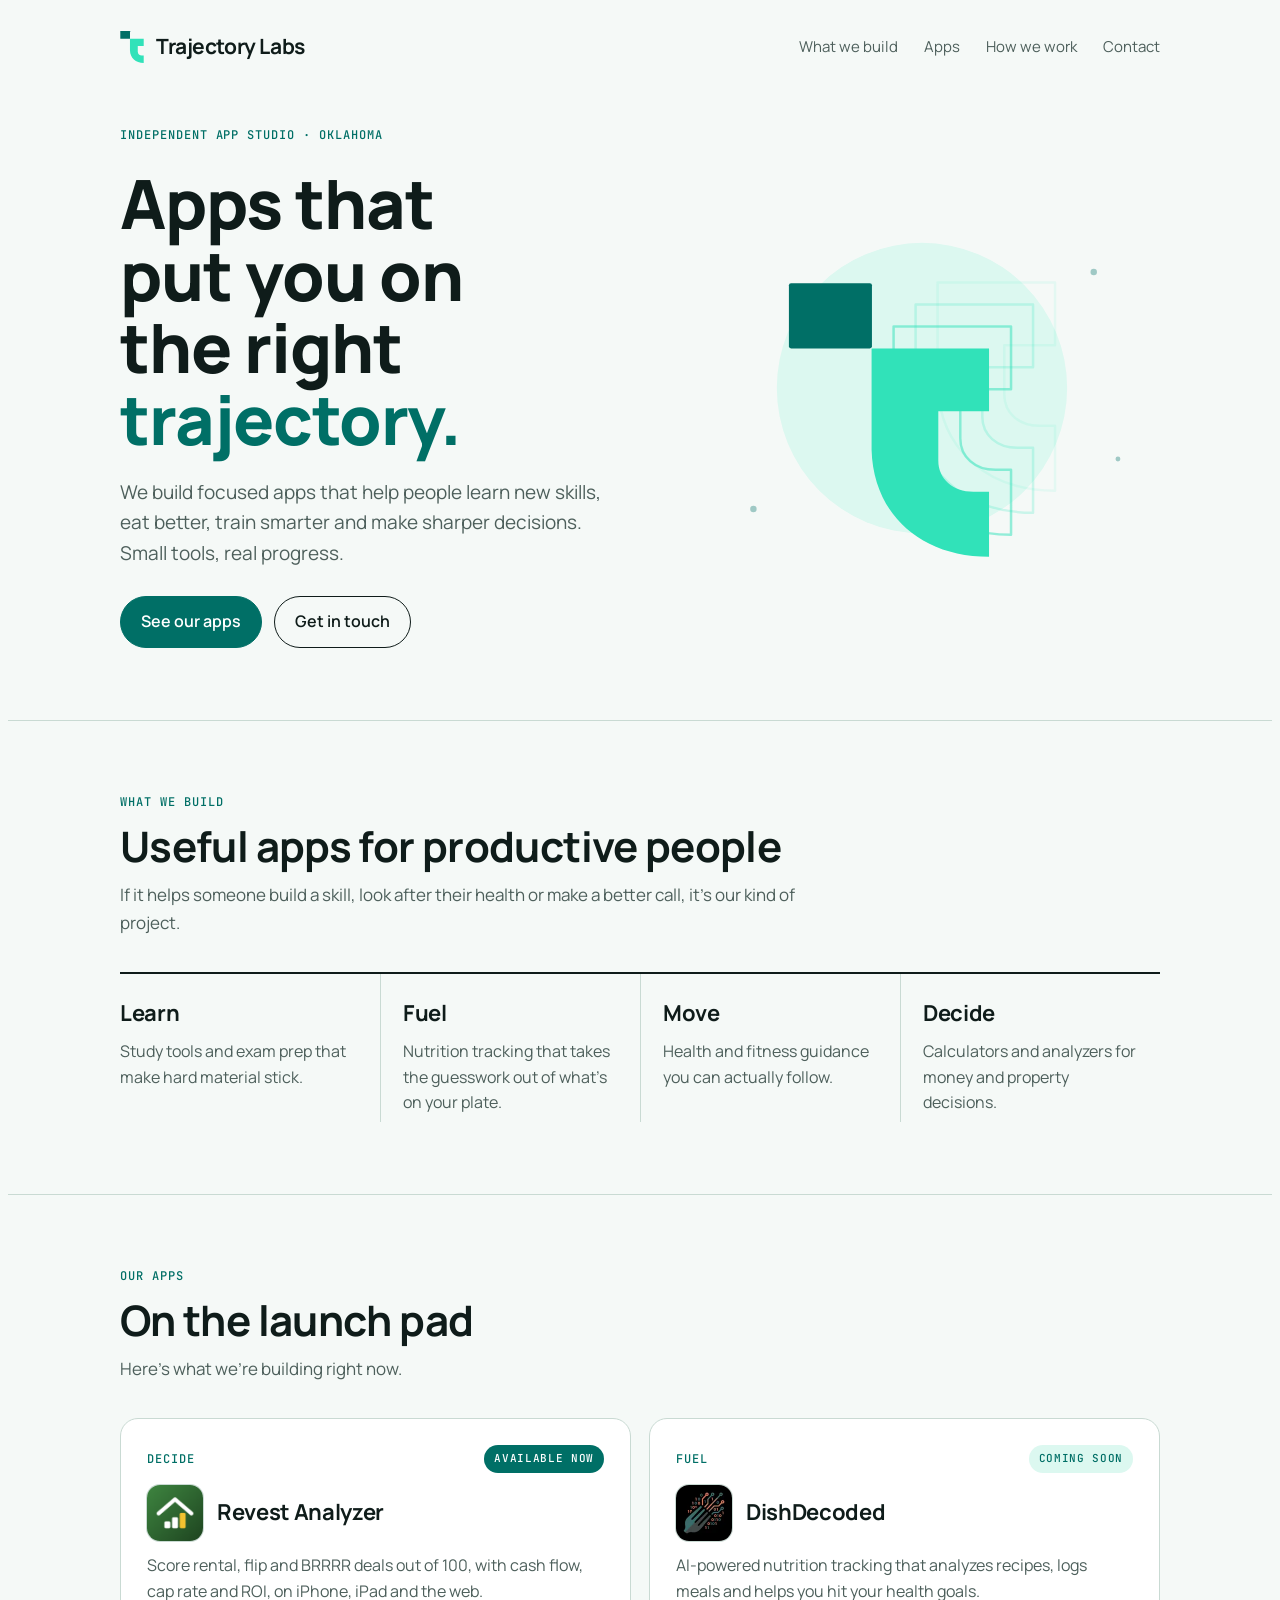
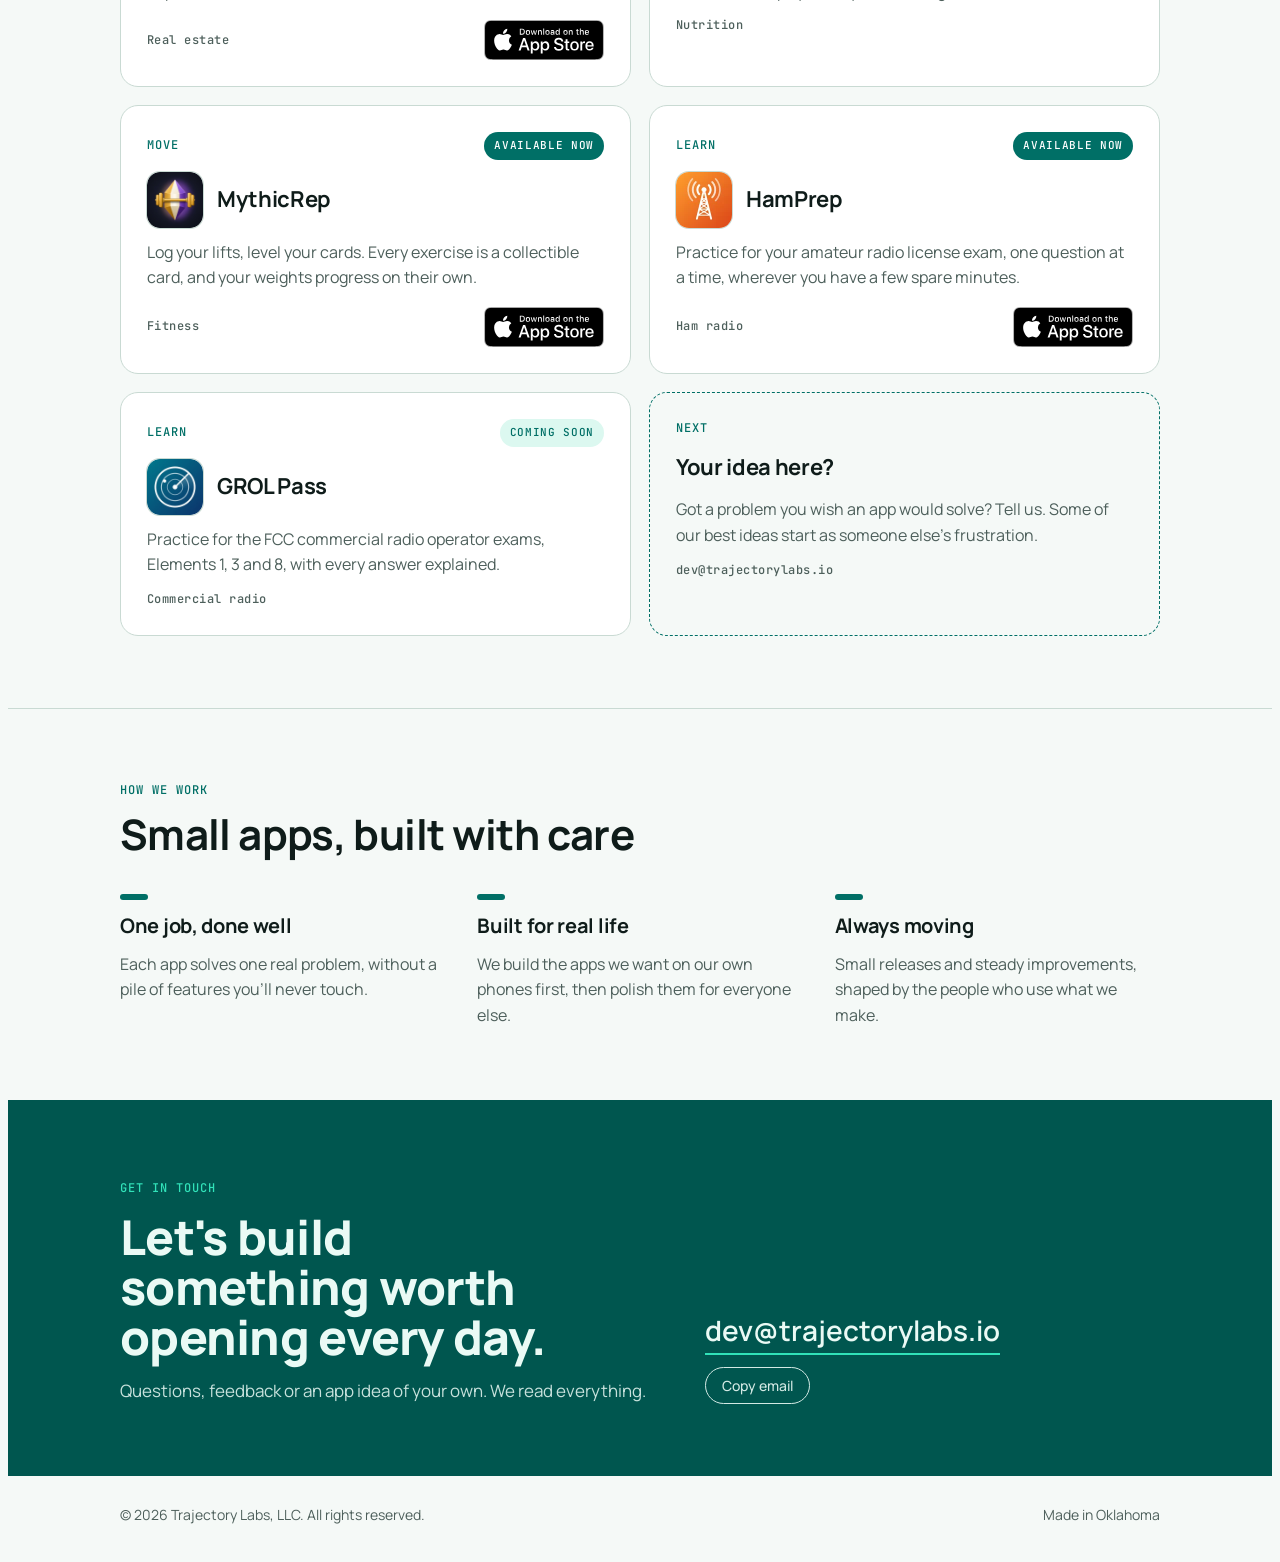
==== index.html @ 649d9ce0 "Preview: GROL page + Revest refresh Co-Authored-By: Claude Opus 5.5 <noreply@anthropic.com>" ====
<!doctype html>
<html lang="en">
<head>
<meta charset="utf-8">
<meta name="viewport" content="width=device-width, initial-scale=1, viewport-fit=cover">
<title>Trajectory Labs | Apps that put you on the right trajectory</title>
<meta name="description" content="Trajectory Labs is an independent app studio building focused apps that help people learn, eat better, train smarter and make sharper decisions.">
<link rel="preconnect" href="https://fonts.googleapis.com">
<link rel="preconnect" href="https://fonts.gstatic.com" crossorigin>
<link rel="stylesheet" href="https://fonts.googleapis.com/css2?family=Manrope:wght@400..800&family=JetBrains+Mono:wght@500&display=swap">
<style>
/* Layout: a launch-arc hero (the logo's square as launch pad, life areas as waypoints), then calm single-column sections on a 1080px measure. */
:root {
  --bg: #f5f9f7;
  --surface: #ffffff;
  --ink: #0f1c1a;
  --muted: #4d5f5b;
  --line: #c9dad3;
  --teal: #006f66;      /* logo square */
  --mint: #31e2b9;      /* logo body */
  --mint-soft: #dcf8f0;
  --band: #00564f;
  --band-ink: #eafaf5;
  --on-teal: #ffffff;
  --font-display: "Manrope", "Avenir Next", "Segoe UI", system-ui, sans-serif;
  --font-body: "Manrope", "Avenir Next", "Segoe UI", system-ui, sans-serif;
  --font-mono: "JetBrains Mono", ui-monospace, "SF Mono", Menlo, monospace;
  --measure: 1080px;
}
@media (prefers-color-scheme: dark) {
  :root:not([data-theme="light"]) {
    --bg: #0b1513; --surface: #111f1c; --ink: #e9f3f0; --muted: #9db3ad; --line: #1f3430;
    --teal: #3fb5a6; --mint: #31e2b9; --mint-soft: #123a32; --band: #0f2e2a; --band-ink: #e9f3f0; --on-teal: #0b1513;
    color-scheme: dark;
  }
}
:root[data-theme="dark"] {
  --bg: #0b1513; --surface: #111f1c; --ink: #e9f3f0; --muted: #9db3ad; --line: #1f3430;
  --teal: #3fb5a6; --mint: #31e2b9; --mint-soft: #123a32; --band: #0f2e2a; --band-ink: #e9f3f0; --on-teal: #0b1513;
  color-scheme: dark;
}

* { box-sizing: border-box; }
html { scroll-behavior: smooth; }
@media (prefers-reduced-motion: reduce) { html { scroll-behavior: auto; } }
body {
  background: var(--bg); color: var(--ink);
  font-family: var(--font-body); font-size: 17px; line-height: 1.6;
  -webkit-font-smoothing: antialiased;
}
.wrap {
  max-width: var(--measure); margin: 0 auto;
  padding-left: max(20px, env(safe-area-inset-left, 0px));
  padding-right: max(20px, env(safe-area-inset-right, 0px));
}
a { color: inherit; }
:focus-visible { outline: 2px solid var(--teal); outline-offset: 3px; border-radius: 4px; }
h1, h2, h3 { font-family: var(--font-display); text-wrap: balance; margin: 0; letter-spacing: -0.015em; }
p { margin: 0; }
.label {
  font-family: var(--font-mono); font-size: 12px; font-weight: 500;
  letter-spacing: 0.08em; text-transform: uppercase; color: var(--teal);
}

/* Nav */
.nav { padding-block: 22px; }
.nav .wrap { display: flex; align-items: center; justify-content: space-between; gap: 16px; }
.brand { display: flex; align-items: center; gap: 12px; text-decoration: none; }
.brand img, .brand .brand-mark { height: 32px; width: auto; flex: none; display: block; }
.brand span { font-family: var(--font-display); font-weight: 700; font-size: 21px; letter-spacing: -0.02em; }
.nav ul { display: flex; gap: 26px; list-style: none; margin: 0; padding: 0; font-size: 15px; }
.nav ul a { text-decoration: none; color: var(--muted); }
.nav ul a:hover { color: var(--ink); }
@media (max-width: 640px) { .nav .wrap { flex-wrap: wrap; } .nav ul { width: 100%; gap: 18px; font-size: 14px; overflow-x: auto; } }

/* Hero */
.hero { padding-block: 40px 72px; }
.hero .wrap { display: grid; grid-template-columns: 1.05fr 1fr; gap: 48px; align-items: center; }
.hero-copy { display: grid; gap: 22px; min-width: 0; }
.hero h1 { font-size: clamp(40px, 6.2vw, 68px); line-height: 1.06; font-weight: 800; }
.hero h1 em { font-style: normal; color: var(--teal); }
.lede { font-size: 19px; color: var(--muted); max-width: 34em; }
.ctas { display: flex; flex-wrap: wrap; gap: 12px; margin-top: 6px; }
.btn {
  display: inline-flex; align-items: center; gap: 8px; padding: 12px 20px; border-radius: 999px;
  font-weight: 600; font-size: 16px; text-decoration: none; border: 1.5px solid var(--ink);
  transition: transform .15s ease, background .15s ease;
}
.btn.primary { background: var(--teal); border-color: var(--teal); color: var(--on-teal); }
.btn:hover { transform: translateY(-1px); }
.arc { min-width: 0; max-width: 560px; }
.arc svg { width: 100%; height: auto; display: block; overflow: visible; }
.arc .path { fill: none; stroke: var(--teal); stroke-width: 5; stroke-linecap: round; }
.arc .ghost { fill: none; stroke: var(--muted); opacity: .35; stroke-width: 1.5; stroke-dasharray: 3 7; }
.arc .pad { fill: var(--teal); }
.arc .pt { fill: var(--surface); stroke: var(--teal); stroke-width: 3; }
.arc .end { fill: var(--mint); }
.arc .ring { fill: none; stroke: var(--mint); stroke-width: 2; opacity: .5; transform-origin: 560px 40px; animation: ping 2.8s ease-out infinite; }
@keyframes ping { 0% { transform: scale(.6); opacity: .7; } 100% { transform: scale(2.2); opacity: 0; } }
@media (prefers-reduced-motion: reduce) { .arc .ring { animation: none; } }
.arc text { font-family: var(--font-mono); font-size: 13px; fill: var(--muted); letter-spacing: 0.04em; }
.arc text.strong { fill: var(--ink); font-weight: 500; }
@media (max-width: 860px) {
  .hero .wrap { grid-template-columns: 1fr; gap: 36px; }
  .hero { padding-block: 24px 56px; }
}

/* Sections */
section.block { padding-block: 72px; border-top: 1px solid var(--line); }
.head { display: grid; gap: 12px; margin-bottom: 36px; max-width: 40em; }
.head h2 { font-size: clamp(32px, 4vw, 42px); line-height: 1.08; font-weight: 700; }
.head p { color: var(--muted); }

/* Areas */
.areas { display: grid; grid-template-columns: repeat(4, 1fr); gap: 0; border-top: 2px solid var(--ink); }
.area { padding: 22px 22px 6px 0; display: grid; gap: 8px; align-content: start; min-width: 0; }
.area + .area { padding-left: 22px; border-left: 1px solid var(--line); }
.area h3 { font-size: 22px; font-weight: 700; }
.area p { color: var(--muted); font-size: 16px; }
@media (max-width: 860px) {
  .areas { grid-template-columns: 1fr 1fr; }
  .area:nth-child(3) { padding-left: 0; border-left: 0; }
  .area:nth-child(n+3) { border-top: 1px solid var(--line); }
}
@media (max-width: 480px) {
  .areas { grid-template-columns: 1fr; }
  .area, .area + .area { padding-left: 0; border-left: 0; }
  .area + .area { border-top: 1px solid var(--line); }
}

/* Apps */
.apps { display: grid; grid-template-columns: repeat(2, 1fr); gap: 18px; }
.app {
  background: var(--surface); border: 1px solid var(--line); border-radius: 18px;
  padding: 26px; display: grid; gap: 12px; align-content: start; min-width: 0;
}
.app-top { display: flex; align-items: center; justify-content: space-between; gap: 12px; flex-wrap: wrap; }
.chip {
  font-family: var(--font-mono); font-size: 11px; font-weight: 500; letter-spacing: 0.06em; text-transform: uppercase;
  padding: 5px 10px; border-radius: 999px; background: var(--mint-soft); color: var(--teal);
}
.chip.dev { background: transparent; border: 1px solid var(--teal); }
.app h3 { font-size: 22px; font-weight: 700; }
.app p { color: var(--muted); font-size: 16px; }
.app .meta { font-family: var(--font-mono); font-weight: 500; font-size: 12px; text-decoration: none; color: var(--muted); letter-spacing: 0.04em; }
.app-head { display: flex; align-items: center; gap: 14px; min-width: 0; }
.app-icon { width: 56px; height: 56px; flex: none; border-radius: 13px; overflow: hidden; box-shadow: 0 0 0 1px var(--line); }
.app-icon img { width: 100%; height: 100%; display: block; object-fit: cover; }
.app-icon.ph { display: grid; place-items: center; background: var(--mint-soft); color: var(--teal); font: 800 19px var(--font-display); letter-spacing: -0.02em; }
.app.linked { position: relative; transition: border-color .15s ease, transform .15s ease; }
.app.linked:hover, .app.linked:focus-within { border-color: var(--teal); transform: translateY(-2px); }
.app-link { color: inherit; text-decoration: none; }
.app-link::after { content: ""; position: absolute; inset: 0; z-index: 1; border-radius: 18px; }
.app-link:focus-visible { outline: none; }
.app-link:focus-visible::after { outline: 2px solid var(--teal); outline-offset: 3px; }
.app .store { position: relative; z-index: 2; display: inline-block; line-height: 0; border-radius: 6px; }
.chip.live { background: var(--teal); color: var(--on-teal); }
.app-foot { display: flex; align-items: center; justify-content: space-between; gap: 12px; flex-wrap: wrap; margin-top: 4px; }
.badge img { height: 40px; width: auto; display: block; }
.app.next { background: transparent; border: 1.5px dashed var(--teal); }
@media (max-width: 720px) { .apps { grid-template-columns: 1fr; } }

/* Principles */
.principles { display: grid; grid-template-columns: repeat(3, 1fr); gap: 32px; }
.principle { display: grid; gap: 10px; align-content: start; min-width: 0; }
.principle h3 { font-size: 20px; font-weight: 700; }
.principle p { color: var(--muted); font-size: 16px; }
.principle .tick { width: 28px; height: 6px; border-radius: 3px; background: var(--teal); }
@media (max-width: 760px) { .principles { grid-template-columns: 1fr; gap: 26px; } }

/* Contact band */
.band { background: var(--band); color: var(--band-ink); }
.band .wrap { padding-block: 72px; display: grid; grid-template-columns: 1.2fr 1fr; gap: 40px; align-items: end; }
.band h2 { font-size: clamp(32px, 4.4vw, 48px); line-height: 1.05; font-weight: 800; margin-top: 12px; }
.band p { opacity: .85; margin-top: 14px; max-width: 32em; }
.band .label { color: var(--mint); }
.mail { display: grid; gap: 12px; justify-items: start; min-width: 0; }
.mail .addr {
  font-family: var(--font-display); font-size: clamp(22px, 2.6vw, 28px); font-weight: 600;
  color: var(--band-ink); text-decoration: none; border-bottom: 2px solid var(--mint); overflow-wrap: anywhere;
}
.copy {
  font: 500 14px var(--font-body); color: var(--band-ink); background: transparent; cursor: pointer;
  border: 1.5px solid currentColor; border-radius: 999px; padding: 8px 16px; opacity: .9;
}
.copy:hover { opacity: 1; }
@media (max-width: 760px) { .band .wrap { grid-template-columns: 1fr; align-items: start; } }

footer { padding-block: 28px; }
footer .wrap { display: flex; flex-wrap: wrap; justify-content: space-between; gap: 12px; font-size: 14px; color: var(--muted); }
@media (max-width: 860px) { .arc text { font-size: 18px; } .area { padding: 20px 0 22px; } }
@media (max-width: 640px) { section.block, .band .wrap { padding-block: 56px; } .head { margin-bottom: 28px; } }
</style>
<link rel="icon" type="image/svg+xml" href="favicon.svg">
<link rel="apple-touch-icon" href="apple-touch-icon.png">
<style>
/* Option B: the logo itself, enlarged, with the launch sweep echoed twice ahead of it. Abstract brand mark, no labels. */
.opt-b { min-width: 0; max-width: 560px; width: 100%; }
.opt-b svg { width: 100%; height: auto; display: block; overflow: visible; }
.opt-b-halo { fill: var(--mint-soft); }
.opt-b-pad { fill: var(--teal); }
.opt-b-sweep { fill: var(--mint); }
.opt-b-echo { fill: none; stroke: var(--mint); stroke-width: 7; stroke-linejoin: round; }
.opt-b-echo.e1 { opacity: .5; }
.opt-b-echo.e2 { opacity: .22; }
.opt-b-echo.e3 { opacity: .09; }
.opt-b-dot { fill: var(--teal); opacity: .35; }
@media (prefers-reduced-motion: no-preference) {
  .opt-b-echo { animation: opt-b-breathe 7s ease-in-out infinite alternate; }
  .opt-b-echo.e2 { animation-delay: -2.4s; }
  .opt-b-echo.e3 { animation-delay: -4.8s; }
}
@keyframes opt-b-breathe { from { translate: 0 0; } to { translate: 10px -10px; } }
@media (max-width: 860px) { .opt-b { max-width: 420px; margin-inline: auto; } }
</style>
</head>
<body>

<header class="nav">
  <div class="wrap">
    <a class="brand" href="#top" aria-label="Trajectory Labs home">
      <svg class="brand-mark" viewBox="0 0 564 771" width="24" height="32" aria-hidden="true" focusable="false"><rect x="0" y="0" width="234" height="184" rx="6" fill="var(--teal)"/><path d="M233 184 H564 V361 H421 V500 C421 552 462 588 520 588 H564 V771 C370 771 238 650 233 470 Z" fill="var(--mint)"/></svg>
      <span>Trajectory Labs</span>
    </a>
    <ul>
      <li><a href="#build">What we build</a></li>
      <li><a href="#apps">Apps</a></li>
      <li><a href="#how">How we work</a></li>
      <li><a href="#contact">Contact</a></li>
    </ul>
  </div>
</header>

<main id="top">
  <section class="hero">
    <div class="wrap">
      <div class="hero-copy">
        <span class="label">Independent app studio · Oklahoma</span>
        <h1>Apps that put you on the right <em>trajectory.</em></h1>
        <p class="lede">We build focused apps that help people learn new skills, eat better, train smarter and make sharper decisions. Small tools, real progress.</p>
        <div class="ctas">
          <a class="btn primary" href="#apps">See our apps</a>
          <a class="btn" href="#contact">Get in touch</a>
        </div>
      </div>
      <div class="opt-b" aria-hidden="true">
  <svg viewBox="0 0 600 440">
    <circle class="opt-b-halo" cx="305" cy="222" r="180"/>
    <circle class="opt-b-dot" cx="96" cy="372" r="4"/>
    <circle class="opt-b-dot" cx="518" cy="78" r="4"/>
    <circle class="opt-b-dot" cx="548" cy="310" r="3"/>
    <g transform="translate(140 92) scale(.44)">
      <path class="opt-b-echo e3" transform="translate(186 -186)" d="M233 184 H564 V361 H421 V500 C421 552 462 588 520 588 H564 V771 C370 771 238 650 233 470 Z"/>
      <path class="opt-b-echo e2" transform="translate(124 -124)" d="M233 184 H564 V361 H421 V500 C421 552 462 588 520 588 H564 V771 C370 771 238 650 233 470 Z"/>
      <path class="opt-b-echo e1" transform="translate(62 -62)" d="M233 184 H564 V361 H421 V500 C421 552 462 588 520 588 H564 V771 C370 771 238 650 233 470 Z"/>
      <rect class="opt-b-pad" width="234" height="184" rx="6"/>
      <path class="opt-b-sweep" d="M233 184 H564 V361 H421 V500 C421 552 462 588 520 588 H564 V771 C370 771 238 650 233 470 Z"/>
    </g>
  </svg>
</div>
    </div>
  </section>

  <section class="block" id="build">
    <div class="wrap">
      <div class="head">
        <span class="label">What we build</span>
        <h2>Useful apps for productive people</h2>
        <p>If it helps someone build a skill, look after their health or make a better call, it's our kind of project.</p>
      </div>
      <div class="areas">
        <div class="area"><h3>Learn</h3><p>Study tools and exam prep that make hard material stick.</p></div>
        <div class="area"><h3>Fuel</h3><p>Nutrition tracking that takes the guesswork out of what's on your plate.</p></div>
        <div class="area"><h3>Move</h3><p>Health and fitness guidance you can actually follow.</p></div>
        <div class="area"><h3>Decide</h3><p>Calculators and analyzers for money and property decisions.</p></div>
      </div>
    </div>
  </section>

  <section class="block" id="apps">
    <div class="wrap">
      <div class="head">
        <span class="label">Our apps</span>
        <h2>On the launch pad</h2>
        <p>Here's what we're building right now.</p>
      </div>
      <div class="apps">
        <article class="app live linked">
          <div class="app-top"><span class="label">Decide</span><span class="chip live">Available now</span></div>
          <div class="app-head"><div class="app-icon"><img src="revest/icon.png" alt="" width="56" height="56" loading="lazy"></div><h3><a class="app-link" href="revest/">Revest Analyzer</a></h3></div>
          <p>Score rental, flip and BRRRR deals out of 100, with cash flow, cap rate and ROI, on iPhone, iPad and the web.</p>
          <div class="app-foot"><span class="meta">Real estate</span><a class="store" href="https://apps.apple.com/us/app/revest-analyzer/id6760630054" target="_blank" rel="noopener" aria-label="Revest Analyzer on the App Store"><svg class="badge" xmlns="http://www.w3.org/2000/svg" width="120" height="40" aria-hidden="true" focusable="false" viewBox="0 0 119.66407 40"><g><g><g><path d="M110.13477,0H9.53468c-.3667,0-.729,0-1.09473.002-.30615.002-.60986.00781-.91895.0127A13.21476,13.21476,0,0,0,5.5171.19141a6.66509,6.66509,0,0,0-1.90088.627A6.43779,6.43779,0,0,0,1.99757,1.99707,6.25844,6.25844,0,0,0,.81935,3.61816a6.60119,6.60119,0,0,0-.625,1.90332,12.993,12.993,0,0,0-.1792,2.002C.00587,7.83008.00489,8.1377,0,8.44434V31.5586c.00489.3105.00587.6113.01515.9219a12.99232,12.99232,0,0,0,.1792,2.0019,6.58756,6.58756,0,0,0,.625,1.9043A6.20778,6.20778,0,0,0,1.99757,38.001a6.27445,6.27445,0,0,0,1.61865,1.1787,6.70082,6.70082,0,0,0,1.90088.6308,13.45514,13.45514,0,0,0,2.0039.1768c.30909.0068.6128.0107.91895.0107C8.80567,40,9.168,40,9.53468,40H110.13477c.3594,0,.7246,0,1.084-.002.3047,0,.6172-.0039.9219-.0107a13.279,13.279,0,0,0,2-.1768,6.80432,6.80432,0,0,0,1.9082-.6308,6.27742,6.27742,0,0,0,1.6172-1.1787,6.39482,6.39482,0,0,0,1.1816-1.6143,6.60413,6.60413,0,0,0,.6191-1.9043,13.50643,13.50643,0,0,0,.1856-2.0019c.0039-.3106.0039-.6114.0039-.9219.0078-.3633.0078-.7246.0078-1.0938V9.53613c0-.36621,0-.72949-.0078-1.09179,0-.30664,0-.61426-.0039-.9209a13.5071,13.5071,0,0,0-.1856-2.002,6.6177,6.6177,0,0,0-.6191-1.90332,6.46619,6.46619,0,0,0-2.7988-2.7998,6.76754,6.76754,0,0,0-1.9082-.627,13.04394,13.04394,0,0,0-2-.17676c-.3047-.00488-.6172-.01074-.9219-.01269-.3594-.002-.7246-.002-1.084-.002Z" style="fill: #a6a6a6"/><path d="M8.44483,39.125c-.30468,0-.602-.0039-.90429-.0107a12.68714,12.68714,0,0,1-1.86914-.1631,5.88381,5.88381,0,0,1-1.65674-.5479,5.40573,5.40573,0,0,1-1.397-1.0166,5.32082,5.32082,0,0,1-1.02051-1.3965,5.72186,5.72186,0,0,1-.543-1.6572,12.41351,12.41351,0,0,1-.1665-1.875c-.00634-.2109-.01464-.9131-.01464-.9131V8.44434S.88185,7.75293.8877,7.5498a12.37039,12.37039,0,0,1,.16553-1.87207,5.7555,5.7555,0,0,1,.54346-1.6621A5.37349,5.37349,0,0,1,2.61183,2.61768,5.56543,5.56543,0,0,1,4.01417,1.59521a5.82309,5.82309,0,0,1,1.65332-.54394A12.58589,12.58589,0,0,1,7.543.88721L8.44532.875H111.21387l.9131.0127a12.38493,12.38493,0,0,1,1.8584.16259,5.93833,5.93833,0,0,1,1.6709.54785,5.59374,5.59374,0,0,1,2.415,2.41993,5.76267,5.76267,0,0,1,.5352,1.64892,12.995,12.995,0,0,1,.1738,1.88721c.0029.2832.0029.5874.0029.89014.0079.375.0079.73193.0079,1.09179V30.4648c0,.3633,0,.7178-.0079,1.0752,0,.3252,0,.6231-.0039.9297a12.73126,12.73126,0,0,1-.1709,1.8535,5.739,5.739,0,0,1-.54,1.67,5.48029,5.48029,0,0,1-1.0156,1.3857,5.4129,5.4129,0,0,1-1.3994,1.0225,5.86168,5.86168,0,0,1-1.668.5498,12.54218,12.54218,0,0,1-1.8692.1631c-.2929.0068-.5996.0107-.8974.0107l-1.084.002Z"/></g><g id="_Group_" data-name="&lt;Group&gt;"><g id="_Group_2" data-name="&lt;Group&gt;"><g id="_Group_3" data-name="&lt;Group&gt;"><path id="_Path_" data-name="&lt;Path&gt;" d="M24.76888,20.30068a4.94881,4.94881,0,0,1,2.35656-4.15206,5.06566,5.06566,0,0,0-3.99116-2.15768c-1.67924-.17626-3.30719,1.00483-4.1629,1.00483-.87227,0-2.18977-.98733-3.6085-.95814a5.31529,5.31529,0,0,0-4.47292,2.72787c-1.934,3.34842-.49141,8.26947,1.3612,10.97608.9269,1.32535,2.01018,2.8058,3.42763,2.7533,1.38706-.05753,1.9051-.88448,3.5794-.88448,1.65876,0,2.14479.88448,3.591.8511,1.48838-.02416,2.42613-1.33124,3.32051-2.66914a10.962,10.962,0,0,0,1.51842-3.09251A4.78205,4.78205,0,0,1,24.76888,20.30068Z" style="fill: #fff"/><path id="_Path_2" data-name="&lt;Path&gt;" d="M22.03725,12.21089a4.87248,4.87248,0,0,0,1.11452-3.49062,4.95746,4.95746,0,0,0-3.20758,1.65961,4.63634,4.63634,0,0,0-1.14371,3.36139A4.09905,4.09905,0,0,0,22.03725,12.21089Z" style="fill: #fff"/></g></g><g><path d="M42.30227,27.13965h-4.7334l-1.13672,3.35645H34.42727l4.4834-12.418h2.083l4.4834,12.418H43.438ZM38.0591,25.59082h3.752l-1.84961-5.44727h-.05176Z" style="fill: #fff"/><path d="M55.15969,25.96973c0,2.81348-1.50586,4.62109-3.77832,4.62109a3.0693,3.0693,0,0,1-2.84863-1.584h-.043v4.48438h-1.8584V21.44238H48.4302v1.50586h.03418a3.21162,3.21162,0,0,1,2.88281-1.60059C53.645,21.34766,55.15969,23.16406,55.15969,25.96973Zm-1.91016,0c0-1.833-.94727-3.03809-2.39258-3.03809-1.41992,0-2.375,1.23047-2.375,3.03809,0,1.82422.95508,3.0459,2.375,3.0459C52.30227,29.01563,53.24953,27.81934,53.24953,25.96973Z" style="fill: #fff"/><path d="M65.12453,25.96973c0,2.81348-1.50586,4.62109-3.77832,4.62109a3.0693,3.0693,0,0,1-2.84863-1.584h-.043v4.48438h-1.8584V21.44238H58.395v1.50586h.03418A3.21162,3.21162,0,0,1,61.312,21.34766C63.60988,21.34766,65.12453,23.16406,65.12453,25.96973Zm-1.91016,0c0-1.833-.94727-3.03809-2.39258-3.03809-1.41992,0-2.375,1.23047-2.375,3.03809,0,1.82422.95508,3.0459,2.375,3.0459C62.26711,29.01563,63.21438,27.81934,63.21438,25.96973Z" style="fill: #fff"/><path d="M71.71047,27.03613c.1377,1.23145,1.334,2.04,2.96875,2.04,1.56641,0,2.69336-.80859,2.69336-1.91895,0-.96387-.67969-1.541-2.28906-1.93652l-1.60937-.3877c-2.28027-.55078-3.33887-1.61719-3.33887-3.34766,0-2.14258,1.86719-3.61426,4.51855-3.61426,2.624,0,4.42285,1.47168,4.4834,3.61426h-1.876c-.1123-1.23926-1.13672-1.9873-2.63379-1.9873s-2.52148.75684-2.52148,1.8584c0,.87793.6543,1.39453,2.25488,1.79l1.36816.33594c2.54785.60254,3.60645,1.626,3.60645,3.44238,0,2.32324-1.85059,3.77832-4.79395,3.77832-2.75391,0-4.61328-1.4209-4.7334-3.667Z" style="fill: #fff"/><path d="M83.34621,19.2998v2.14258h1.72168v1.47168H83.34621v4.99121c0,.77539.34473,1.13672,1.10156,1.13672a5.80752,5.80752,0,0,0,.61133-.043v1.46289a5.10351,5.10351,0,0,1-1.03223.08594c-1.833,0-2.54785-.68848-2.54785-2.44434V22.91406H80.16262V21.44238H81.479V19.2998Z" style="fill: #fff"/><path d="M86.065,25.96973c0-2.84863,1.67773-4.63867,4.29395-4.63867,2.625,0,4.29492,1.79,4.29492,4.63867,0,2.85645-1.66113,4.63867-4.29492,4.63867C87.72609,30.6084,86.065,28.82617,86.065,25.96973Zm6.69531,0c0-1.9541-.89551-3.10742-2.40137-3.10742s-2.40039,1.16211-2.40039,3.10742c0,1.96191.89453,3.10645,2.40039,3.10645S92.76027,27.93164,92.76027,25.96973Z" style="fill: #fff"/><path d="M96.18606,21.44238h1.77246v1.541h.043a2.1594,2.1594,0,0,1,2.17773-1.63574,2.86616,2.86616,0,0,1,.63672.06934v1.73828a2.59794,2.59794,0,0,0-.835-.1123,1.87264,1.87264,0,0,0-1.93652,2.083v5.37012h-1.8584Z" style="fill: #fff"/><path d="M109.3843,27.83691c-.25,1.64355-1.85059,2.77148-3.89844,2.77148-2.63379,0-4.26855-1.76465-4.26855-4.5957,0-2.83984,1.64355-4.68164,4.19043-4.68164,2.50488,0,4.08008,1.7207,4.08008,4.46582v.63672h-6.39453v.1123a2.358,2.358,0,0,0,2.43555,2.56445,2.04834,2.04834,0,0,0,2.09082-1.27344Zm-6.28223-2.70215h4.52637a2.1773,2.1773,0,0,0-2.2207-2.29785A2.292,2.292,0,0,0,103.10207,25.13477Z" style="fill: #fff"/></g></g></g><g id="_Group_4" data-name="&lt;Group&gt;"><g><path d="M37.82619,8.731a2.63964,2.63964,0,0,1,2.80762,2.96484c0,1.90625-1.03027,3.002-2.80762,3.002H35.67092V8.731Zm-1.22852,5.123h1.125a1.87588,1.87588,0,0,0,1.96777-2.146,1.881,1.881,0,0,0-1.96777-2.13379h-1.125Z" style="fill: #fff"/><path d="M41.68068,12.44434a2.13323,2.13323,0,1,1,4.24707,0,2.13358,2.13358,0,1,1-4.24707,0Zm3.333,0c0-.97607-.43848-1.54687-1.208-1.54687-.77246,0-1.207.5708-1.207,1.54688,0,.98389.43457,1.55029,1.207,1.55029C44.57522,13.99463,45.01369,13.42432,45.01369,12.44434Z" style="fill: #fff"/><path d="M51.57326,14.69775h-.92187l-.93066-3.31641h-.07031l-.92676,3.31641h-.91309l-1.24121-4.50293h.90137l.80664,3.436h.06641l.92578-3.436h.85254l.92578,3.436h.07031l.80273-3.436h.88867Z" style="fill: #fff"/><path d="M53.85354,10.19482H54.709v.71533h.06641a1.348,1.348,0,0,1,1.34375-.80225,1.46456,1.46456,0,0,1,1.55859,1.6748v2.915h-.88867V12.00586c0-.72363-.31445-1.0835-.97168-1.0835a1.03294,1.03294,0,0,0-1.0752,1.14111v2.63428h-.88867Z" style="fill: #fff"/><path d="M59.09377,8.437h.88867v6.26074h-.88867Z" style="fill: #fff"/><path d="M61.21779,12.44434a2.13346,2.13346,0,1,1,4.24756,0,2.1338,2.1338,0,1,1-4.24756,0Zm3.333,0c0-.97607-.43848-1.54687-1.208-1.54687-.77246,0-1.207.5708-1.207,1.54688,0,.98389.43457,1.55029,1.207,1.55029C64.11232,13.99463,64.5508,13.42432,64.5508,12.44434Z" style="fill: #fff"/><path d="M66.4009,13.42432c0-.81055.60352-1.27783,1.6748-1.34424l1.21973-.07031v-.38867c0-.47559-.31445-.74414-.92187-.74414-.49609,0-.83984.18213-.93848.50049h-.86035c.09082-.77344.81836-1.26953,1.83984-1.26953,1.12891,0,1.76563.562,1.76563,1.51318v3.07666h-.85547v-.63281h-.07031a1.515,1.515,0,0,1-1.35254.707A1.36026,1.36026,0,0,1,66.4009,13.42432Zm2.89453-.38477v-.37646l-1.09961.07031c-.62012.0415-.90137.25244-.90137.64941,0,.40527.35156.64111.835.64111A1.0615,1.0615,0,0,0,69.29543,13.03955Z" style="fill: #fff"/><path d="M71.34816,12.44434c0-1.42285.73145-2.32422,1.86914-2.32422a1.484,1.484,0,0,1,1.38086.79h.06641V8.437h.88867v6.26074h-.85156v-.71143h-.07031a1.56284,1.56284,0,0,1-1.41406.78564C72.0718,14.772,71.34816,13.87061,71.34816,12.44434Zm.918,0c0,.95508.4502,1.52979,1.20313,1.52979.749,0,1.21191-.583,1.21191-1.52588,0-.93848-.46777-1.52979-1.21191-1.52979C72.72121,10.91846,72.26613,11.49707,72.26613,12.44434Z" style="fill: #fff"/><path d="M79.23,12.44434a2.13323,2.13323,0,1,1,4.24707,0,2.13358,2.13358,0,1,1-4.24707,0Zm3.333,0c0-.97607-.43848-1.54687-1.208-1.54687-.77246,0-1.207.5708-1.207,1.54688,0,.98389.43457,1.55029,1.207,1.55029C82.12453,13.99463,82.563,13.42432,82.563,12.44434Z" style="fill: #fff"/><path d="M84.66945,10.19482h.85547v.71533h.06641a1.348,1.348,0,0,1,1.34375-.80225,1.46456,1.46456,0,0,1,1.55859,1.6748v2.915H87.605V12.00586c0-.72363-.31445-1.0835-.97168-1.0835a1.03294,1.03294,0,0,0-1.0752,1.14111v2.63428h-.88867Z" style="fill: #fff"/><path d="M93.51516,9.07373v1.1416h.97559v.74854h-.97559V13.2793c0,.47168.19434.67822.63672.67822a2.96657,2.96657,0,0,0,.33887-.02051v.74023a2.9155,2.9155,0,0,1-.4834.04541c-.98828,0-1.38184-.34766-1.38184-1.21582v-2.543h-.71484v-.74854h.71484V9.07373Z" style="fill: #fff"/><path d="M95.70461,8.437h.88086v2.48145h.07031a1.3856,1.3856,0,0,1,1.373-.80664,1.48339,1.48339,0,0,1,1.55078,1.67871v2.90723H98.69v-2.688c0-.71924-.335-1.0835-.96289-1.0835a1.05194,1.05194,0,0,0-1.13379,1.1416v2.62988h-.88867Z" style="fill: #fff"/><path d="M104.76125,13.48193a1.828,1.828,0,0,1-1.95117,1.30273A2.04531,2.04531,0,0,1,100.73,12.46045a2.07685,2.07685,0,0,1,2.07617-2.35254c1.25293,0,2.00879.856,2.00879,2.27V12.688h-3.17969v.0498a1.1902,1.1902,0,0,0,1.19922,1.29,1.07934,1.07934,0,0,0,1.07129-.5459Zm-3.126-1.45117h2.27441a1.08647,1.08647,0,0,0-1.1084-1.1665A1.15162,1.15162,0,0,0,101.63527,12.03076Z" style="fill: #fff"/></g></g></g></svg></a></div>
        </article>
        <article class="app linked">
          <div class="app-top"><span class="label">Fuel</span><span class="chip">Coming soon</span></div>
          <div class="app-head"><div class="app-icon"><img src="[data-uri]" alt="" width="56" height="56" loading="lazy"></div><h3><a class="app-link" href="dishdecoded/">DishDecoded</a></h3></div>
          <p>AI-powered nutrition tracking that analyzes recipes, logs meals and helps you hit your health goals.</p>
          <span class="meta">Nutrition</span>
        </article>
        <article class="app live linked">
          <div class="app-top"><span class="label">Move</span><span class="chip live">Available now</span></div>
          <div class="app-head"><div class="app-icon"><img src="mythic-rep/assets/app-icon.webp" alt="" width="56" height="56" loading="lazy"></div><h3><a class="app-link" href="mythic-rep/">MythicRep</a></h3></div>
          <p>Log your lifts, level your cards. Every exercise is a collectible card, and your weights progress on their own.</p>
          <div class="app-foot"><span class="meta">Fitness</span><a class="store" href="https://apps.apple.com/us/app/mythicrep-workout-tracker/id6826918978" target="_blank" rel="noopener" aria-label="MythicRep on the App Store"><svg class="badge" xmlns="http://www.w3.org/2000/svg" width="120" height="40" aria-hidden="true" focusable="false" viewBox="0 0 119.66407 40"><g><g><g><path d="M110.13477,0H9.53468c-.3667,0-.729,0-1.09473.002-.30615.002-.60986.00781-.91895.0127A13.21476,13.21476,0,0,0,5.5171.19141a6.66509,6.66509,0,0,0-1.90088.627A6.43779,6.43779,0,0,0,1.99757,1.99707,6.25844,6.25844,0,0,0,.81935,3.61816a6.60119,6.60119,0,0,0-.625,1.90332,12.993,12.993,0,0,0-.1792,2.002C.00587,7.83008.00489,8.1377,0,8.44434V31.5586c.00489.3105.00587.6113.01515.9219a12.99232,12.99232,0,0,0,.1792,2.0019,6.58756,6.58756,0,0,0,.625,1.9043A6.20778,6.20778,0,0,0,1.99757,38.001a6.27445,6.27445,0,0,0,1.61865,1.1787,6.70082,6.70082,0,0,0,1.90088.6308,13.45514,13.45514,0,0,0,2.0039.1768c.30909.0068.6128.0107.91895.0107C8.80567,40,9.168,40,9.53468,40H110.13477c.3594,0,.7246,0,1.084-.002.3047,0,.6172-.0039.9219-.0107a13.279,13.279,0,0,0,2-.1768,6.80432,6.80432,0,0,0,1.9082-.6308,6.27742,6.27742,0,0,0,1.6172-1.1787,6.39482,6.39482,0,0,0,1.1816-1.6143,6.60413,6.60413,0,0,0,.6191-1.9043,13.50643,13.50643,0,0,0,.1856-2.0019c.0039-.3106.0039-.6114.0039-.9219.0078-.3633.0078-.7246.0078-1.0938V9.53613c0-.36621,0-.72949-.0078-1.09179,0-.30664,0-.61426-.0039-.9209a13.5071,13.5071,0,0,0-.1856-2.002,6.6177,6.6177,0,0,0-.6191-1.90332,6.46619,6.46619,0,0,0-2.7988-2.7998,6.76754,6.76754,0,0,0-1.9082-.627,13.04394,13.04394,0,0,0-2-.17676c-.3047-.00488-.6172-.01074-.9219-.01269-.3594-.002-.7246-.002-1.084-.002Z" style="fill: #a6a6a6"/><path d="M8.44483,39.125c-.30468,0-.602-.0039-.90429-.0107a12.68714,12.68714,0,0,1-1.86914-.1631,5.88381,5.88381,0,0,1-1.65674-.5479,5.40573,5.40573,0,0,1-1.397-1.0166,5.32082,5.32082,0,0,1-1.02051-1.3965,5.72186,5.72186,0,0,1-.543-1.6572,12.41351,12.41351,0,0,1-.1665-1.875c-.00634-.2109-.01464-.9131-.01464-.9131V8.44434S.88185,7.75293.8877,7.5498a12.37039,12.37039,0,0,1,.16553-1.87207,5.7555,5.7555,0,0,1,.54346-1.6621A5.37349,5.37349,0,0,1,2.61183,2.61768,5.56543,5.56543,0,0,1,4.01417,1.59521a5.82309,5.82309,0,0,1,1.65332-.54394A12.58589,12.58589,0,0,1,7.543.88721L8.44532.875H111.21387l.9131.0127a12.38493,12.38493,0,0,1,1.8584.16259,5.93833,5.93833,0,0,1,1.6709.54785,5.59374,5.59374,0,0,1,2.415,2.41993,5.76267,5.76267,0,0,1,.5352,1.64892,12.995,12.995,0,0,1,.1738,1.88721c.0029.2832.0029.5874.0029.89014.0079.375.0079.73193.0079,1.09179V30.4648c0,.3633,0,.7178-.0079,1.0752,0,.3252,0,.6231-.0039.9297a12.73126,12.73126,0,0,1-.1709,1.8535,5.739,5.739,0,0,1-.54,1.67,5.48029,5.48029,0,0,1-1.0156,1.3857,5.4129,5.4129,0,0,1-1.3994,1.0225,5.86168,5.86168,0,0,1-1.668.5498,12.54218,12.54218,0,0,1-1.8692.1631c-.2929.0068-.5996.0107-.8974.0107l-1.084.002Z"/></g><g id="_Group_" data-name="&lt;Group&gt;"><g id="_Group_2" data-name="&lt;Group&gt;"><g id="_Group_3" data-name="&lt;Group&gt;"><path id="_Path_" data-name="&lt;Path&gt;" d="M24.76888,20.30068a4.94881,4.94881,0,0,1,2.35656-4.15206,5.06566,5.06566,0,0,0-3.99116-2.15768c-1.67924-.17626-3.30719,1.00483-4.1629,1.00483-.87227,0-2.18977-.98733-3.6085-.95814a5.31529,5.31529,0,0,0-4.47292,2.72787c-1.934,3.34842-.49141,8.26947,1.3612,10.97608.9269,1.32535,2.01018,2.8058,3.42763,2.7533,1.38706-.05753,1.9051-.88448,3.5794-.88448,1.65876,0,2.14479.88448,3.591.8511,1.48838-.02416,2.42613-1.33124,3.32051-2.66914a10.962,10.962,0,0,0,1.51842-3.09251A4.78205,4.78205,0,0,1,24.76888,20.30068Z" style="fill: #fff"/><path id="_Path_2" data-name="&lt;Path&gt;" d="M22.03725,12.21089a4.87248,4.87248,0,0,0,1.11452-3.49062,4.95746,4.95746,0,0,0-3.20758,1.65961,4.63634,4.63634,0,0,0-1.14371,3.36139A4.09905,4.09905,0,0,0,22.03725,12.21089Z" style="fill: #fff"/></g></g><g><path d="M42.30227,27.13965h-4.7334l-1.13672,3.35645H34.42727l4.4834-12.418h2.083l4.4834,12.418H43.438ZM38.0591,25.59082h3.752l-1.84961-5.44727h-.05176Z" style="fill: #fff"/><path d="M55.15969,25.96973c0,2.81348-1.50586,4.62109-3.77832,4.62109a3.0693,3.0693,0,0,1-2.84863-1.584h-.043v4.48438h-1.8584V21.44238H48.4302v1.50586h.03418a3.21162,3.21162,0,0,1,2.88281-1.60059C53.645,21.34766,55.15969,23.16406,55.15969,25.96973Zm-1.91016,0c0-1.833-.94727-3.03809-2.39258-3.03809-1.41992,0-2.375,1.23047-2.375,3.03809,0,1.82422.95508,3.0459,2.375,3.0459C52.30227,29.01563,53.24953,27.81934,53.24953,25.96973Z" style="fill: #fff"/><path d="M65.12453,25.96973c0,2.81348-1.50586,4.62109-3.77832,4.62109a3.0693,3.0693,0,0,1-2.84863-1.584h-.043v4.48438h-1.8584V21.44238H58.395v1.50586h.03418A3.21162,3.21162,0,0,1,61.312,21.34766C63.60988,21.34766,65.12453,23.16406,65.12453,25.96973Zm-1.91016,0c0-1.833-.94727-3.03809-2.39258-3.03809-1.41992,0-2.375,1.23047-2.375,3.03809,0,1.82422.95508,3.0459,2.375,3.0459C62.26711,29.01563,63.21438,27.81934,63.21438,25.96973Z" style="fill: #fff"/><path d="M71.71047,27.03613c.1377,1.23145,1.334,2.04,2.96875,2.04,1.56641,0,2.69336-.80859,2.69336-1.91895,0-.96387-.67969-1.541-2.28906-1.93652l-1.60937-.3877c-2.28027-.55078-3.33887-1.61719-3.33887-3.34766,0-2.14258,1.86719-3.61426,4.51855-3.61426,2.624,0,4.42285,1.47168,4.4834,3.61426h-1.876c-.1123-1.23926-1.13672-1.9873-2.63379-1.9873s-2.52148.75684-2.52148,1.8584c0,.87793.6543,1.39453,2.25488,1.79l1.36816.33594c2.54785.60254,3.60645,1.626,3.60645,3.44238,0,2.32324-1.85059,3.77832-4.79395,3.77832-2.75391,0-4.61328-1.4209-4.7334-3.667Z" style="fill: #fff"/><path d="M83.34621,19.2998v2.14258h1.72168v1.47168H83.34621v4.99121c0,.77539.34473,1.13672,1.10156,1.13672a5.80752,5.80752,0,0,0,.61133-.043v1.46289a5.10351,5.10351,0,0,1-1.03223.08594c-1.833,0-2.54785-.68848-2.54785-2.44434V22.91406H80.16262V21.44238H81.479V19.2998Z" style="fill: #fff"/><path d="M86.065,25.96973c0-2.84863,1.67773-4.63867,4.29395-4.63867,2.625,0,4.29492,1.79,4.29492,4.63867,0,2.85645-1.66113,4.63867-4.29492,4.63867C87.72609,30.6084,86.065,28.82617,86.065,25.96973Zm6.69531,0c0-1.9541-.89551-3.10742-2.40137-3.10742s-2.40039,1.16211-2.40039,3.10742c0,1.96191.89453,3.10645,2.40039,3.10645S92.76027,27.93164,92.76027,25.96973Z" style="fill: #fff"/><path d="M96.18606,21.44238h1.77246v1.541h.043a2.1594,2.1594,0,0,1,2.17773-1.63574,2.86616,2.86616,0,0,1,.63672.06934v1.73828a2.59794,2.59794,0,0,0-.835-.1123,1.87264,1.87264,0,0,0-1.93652,2.083v5.37012h-1.8584Z" style="fill: #fff"/><path d="M109.3843,27.83691c-.25,1.64355-1.85059,2.77148-3.89844,2.77148-2.63379,0-4.26855-1.76465-4.26855-4.5957,0-2.83984,1.64355-4.68164,4.19043-4.68164,2.50488,0,4.08008,1.7207,4.08008,4.46582v.63672h-6.39453v.1123a2.358,2.358,0,0,0,2.43555,2.56445,2.04834,2.04834,0,0,0,2.09082-1.27344Zm-6.28223-2.70215h4.52637a2.1773,2.1773,0,0,0-2.2207-2.29785A2.292,2.292,0,0,0,103.10207,25.13477Z" style="fill: #fff"/></g></g></g><g id="_Group_4" data-name="&lt;Group&gt;"><g><path d="M37.82619,8.731a2.63964,2.63964,0,0,1,2.80762,2.96484c0,1.90625-1.03027,3.002-2.80762,3.002H35.67092V8.731Zm-1.22852,5.123h1.125a1.87588,1.87588,0,0,0,1.96777-2.146,1.881,1.881,0,0,0-1.96777-2.13379h-1.125Z" style="fill: #fff"/><path d="M41.68068,12.44434a2.13323,2.13323,0,1,1,4.24707,0,2.13358,2.13358,0,1,1-4.24707,0Zm3.333,0c0-.97607-.43848-1.54687-1.208-1.54687-.77246,0-1.207.5708-1.207,1.54688,0,.98389.43457,1.55029,1.207,1.55029C44.57522,13.99463,45.01369,13.42432,45.01369,12.44434Z" style="fill: #fff"/><path d="M51.57326,14.69775h-.92187l-.93066-3.31641h-.07031l-.92676,3.31641h-.91309l-1.24121-4.50293h.90137l.80664,3.436h.06641l.92578-3.436h.85254l.92578,3.436h.07031l.80273-3.436h.88867Z" style="fill: #fff"/><path d="M53.85354,10.19482H54.709v.71533h.06641a1.348,1.348,0,0,1,1.34375-.80225,1.46456,1.46456,0,0,1,1.55859,1.6748v2.915h-.88867V12.00586c0-.72363-.31445-1.0835-.97168-1.0835a1.03294,1.03294,0,0,0-1.0752,1.14111v2.63428h-.88867Z" style="fill: #fff"/><path d="M59.09377,8.437h.88867v6.26074h-.88867Z" style="fill: #fff"/><path d="M61.21779,12.44434a2.13346,2.13346,0,1,1,4.24756,0,2.1338,2.1338,0,1,1-4.24756,0Zm3.333,0c0-.97607-.43848-1.54687-1.208-1.54687-.77246,0-1.207.5708-1.207,1.54688,0,.98389.43457,1.55029,1.207,1.55029C64.11232,13.99463,64.5508,13.42432,64.5508,12.44434Z" style="fill: #fff"/><path d="M66.4009,13.42432c0-.81055.60352-1.27783,1.6748-1.34424l1.21973-.07031v-.38867c0-.47559-.31445-.74414-.92187-.74414-.49609,0-.83984.18213-.93848.50049h-.86035c.09082-.77344.81836-1.26953,1.83984-1.26953,1.12891,0,1.76563.562,1.76563,1.51318v3.07666h-.85547v-.63281h-.07031a1.515,1.515,0,0,1-1.35254.707A1.36026,1.36026,0,0,1,66.4009,13.42432Zm2.89453-.38477v-.37646l-1.09961.07031c-.62012.0415-.90137.25244-.90137.64941,0,.40527.35156.64111.835.64111A1.0615,1.0615,0,0,0,69.29543,13.03955Z" style="fill: #fff"/><path d="M71.34816,12.44434c0-1.42285.73145-2.32422,1.86914-2.32422a1.484,1.484,0,0,1,1.38086.79h.06641V8.437h.88867v6.26074h-.85156v-.71143h-.07031a1.56284,1.56284,0,0,1-1.41406.78564C72.0718,14.772,71.34816,13.87061,71.34816,12.44434Zm.918,0c0,.95508.4502,1.52979,1.20313,1.52979.749,0,1.21191-.583,1.21191-1.52588,0-.93848-.46777-1.52979-1.21191-1.52979C72.72121,10.91846,72.26613,11.49707,72.26613,12.44434Z" style="fill: #fff"/><path d="M79.23,12.44434a2.13323,2.13323,0,1,1,4.24707,0,2.13358,2.13358,0,1,1-4.24707,0Zm3.333,0c0-.97607-.43848-1.54687-1.208-1.54687-.77246,0-1.207.5708-1.207,1.54688,0,.98389.43457,1.55029,1.207,1.55029C82.12453,13.99463,82.563,13.42432,82.563,12.44434Z" style="fill: #fff"/><path d="M84.66945,10.19482h.85547v.71533h.06641a1.348,1.348,0,0,1,1.34375-.80225,1.46456,1.46456,0,0,1,1.55859,1.6748v2.915H87.605V12.00586c0-.72363-.31445-1.0835-.97168-1.0835a1.03294,1.03294,0,0,0-1.0752,1.14111v2.63428h-.88867Z" style="fill: #fff"/><path d="M93.51516,9.07373v1.1416h.97559v.74854h-.97559V13.2793c0,.47168.19434.67822.63672.67822a2.96657,2.96657,0,0,0,.33887-.02051v.74023a2.9155,2.9155,0,0,1-.4834.04541c-.98828,0-1.38184-.34766-1.38184-1.21582v-2.543h-.71484v-.74854h.71484V9.07373Z" style="fill: #fff"/><path d="M95.70461,8.437h.88086v2.48145h.07031a1.3856,1.3856,0,0,1,1.373-.80664,1.48339,1.48339,0,0,1,1.55078,1.67871v2.90723H98.69v-2.688c0-.71924-.335-1.0835-.96289-1.0835a1.05194,1.05194,0,0,0-1.13379,1.1416v2.62988h-.88867Z" style="fill: #fff"/><path d="M104.76125,13.48193a1.828,1.828,0,0,1-1.95117,1.30273A2.04531,2.04531,0,0,1,100.73,12.46045a2.07685,2.07685,0,0,1,2.07617-2.35254c1.25293,0,2.00879.856,2.00879,2.27V12.688h-3.17969v.0498a1.1902,1.1902,0,0,0,1.19922,1.29,1.07934,1.07934,0,0,0,1.07129-.5459Zm-3.126-1.45117h2.27441a1.08647,1.08647,0,0,0-1.1084-1.1665A1.15162,1.15162,0,0,0,101.63527,12.03076Z" style="fill: #fff"/></g></g></g></svg></a></div>
        </article>
        <article class="app live linked">
          <div class="app-top"><span class="label">Learn</span><span class="chip live">Available now</span></div>
          <div class="app-head"><div class="app-icon"><img src="hamprep-icon.webp" alt="" width="56" height="56" loading="lazy"></div><h3><a class="app-link" href="hamprep/">HamPrep</a></h3></div>
          <p>Practice for your amateur radio license exam, one question at a time, wherever you have a few spare minutes.</p>
          <div class="app-foot"><span class="meta">Ham radio</span><a class="store" href="https://apps.apple.com/us/app/hamprep-ham-radio-exam-prep/id6830339051" target="_blank" rel="noopener" aria-label="HamPrep on the App Store"><svg class="badge" xmlns="http://www.w3.org/2000/svg" width="120" height="40" aria-hidden="true" focusable="false" viewBox="0 0 119.66407 40"><g><g><g><path d="M110.13477,0H9.53468c-.3667,0-.729,0-1.09473.002-.30615.002-.60986.00781-.91895.0127A13.21476,13.21476,0,0,0,5.5171.19141a6.66509,6.66509,0,0,0-1.90088.627A6.43779,6.43779,0,0,0,1.99757,1.99707,6.25844,6.25844,0,0,0,.81935,3.61816a6.60119,6.60119,0,0,0-.625,1.90332,12.993,12.993,0,0,0-.1792,2.002C.00587,7.83008.00489,8.1377,0,8.44434V31.5586c.00489.3105.00587.6113.01515.9219a12.99232,12.99232,0,0,0,.1792,2.0019,6.58756,6.58756,0,0,0,.625,1.9043A6.20778,6.20778,0,0,0,1.99757,38.001a6.27445,6.27445,0,0,0,1.61865,1.1787,6.70082,6.70082,0,0,0,1.90088.6308,13.45514,13.45514,0,0,0,2.0039.1768c.30909.0068.6128.0107.91895.0107C8.80567,40,9.168,40,9.53468,40H110.13477c.3594,0,.7246,0,1.084-.002.3047,0,.6172-.0039.9219-.0107a13.279,13.279,0,0,0,2-.1768,6.80432,6.80432,0,0,0,1.9082-.6308,6.27742,6.27742,0,0,0,1.6172-1.1787,6.39482,6.39482,0,0,0,1.1816-1.6143,6.60413,6.60413,0,0,0,.6191-1.9043,13.50643,13.50643,0,0,0,.1856-2.0019c.0039-.3106.0039-.6114.0039-.9219.0078-.3633.0078-.7246.0078-1.0938V9.53613c0-.36621,0-.72949-.0078-1.09179,0-.30664,0-.61426-.0039-.9209a13.5071,13.5071,0,0,0-.1856-2.002,6.6177,6.6177,0,0,0-.6191-1.90332,6.46619,6.46619,0,0,0-2.7988-2.7998,6.76754,6.76754,0,0,0-1.9082-.627,13.04394,13.04394,0,0,0-2-.17676c-.3047-.00488-.6172-.01074-.9219-.01269-.3594-.002-.7246-.002-1.084-.002Z" style="fill: #a6a6a6"/><path d="M8.44483,39.125c-.30468,0-.602-.0039-.90429-.0107a12.68714,12.68714,0,0,1-1.86914-.1631,5.88381,5.88381,0,0,1-1.65674-.5479,5.40573,5.40573,0,0,1-1.397-1.0166,5.32082,5.32082,0,0,1-1.02051-1.3965,5.72186,5.72186,0,0,1-.543-1.6572,12.41351,12.41351,0,0,1-.1665-1.875c-.00634-.2109-.01464-.9131-.01464-.9131V8.44434S.88185,7.75293.8877,7.5498a12.37039,12.37039,0,0,1,.16553-1.87207,5.7555,5.7555,0,0,1,.54346-1.6621A5.37349,5.37349,0,0,1,2.61183,2.61768,5.56543,5.56543,0,0,1,4.01417,1.59521a5.82309,5.82309,0,0,1,1.65332-.54394A12.58589,12.58589,0,0,1,7.543.88721L8.44532.875H111.21387l.9131.0127a12.38493,12.38493,0,0,1,1.8584.16259,5.93833,5.93833,0,0,1,1.6709.54785,5.59374,5.59374,0,0,1,2.415,2.41993,5.76267,5.76267,0,0,1,.5352,1.64892,12.995,12.995,0,0,1,.1738,1.88721c.0029.2832.0029.5874.0029.89014.0079.375.0079.73193.0079,1.09179V30.4648c0,.3633,0,.7178-.0079,1.0752,0,.3252,0,.6231-.0039.9297a12.73126,12.73126,0,0,1-.1709,1.8535,5.739,5.739,0,0,1-.54,1.67,5.48029,5.48029,0,0,1-1.0156,1.3857,5.4129,5.4129,0,0,1-1.3994,1.0225,5.86168,5.86168,0,0,1-1.668.5498,12.54218,12.54218,0,0,1-1.8692.1631c-.2929.0068-.5996.0107-.8974.0107l-1.084.002Z"/></g><g id="_Group_" data-name="&lt;Group&gt;"><g id="_Group_2" data-name="&lt;Group&gt;"><g id="_Group_3" data-name="&lt;Group&gt;"><path id="_Path_" data-name="&lt;Path&gt;" d="M24.76888,20.30068a4.94881,4.94881,0,0,1,2.35656-4.15206,5.06566,5.06566,0,0,0-3.99116-2.15768c-1.67924-.17626-3.30719,1.00483-4.1629,1.00483-.87227,0-2.18977-.98733-3.6085-.95814a5.31529,5.31529,0,0,0-4.47292,2.72787c-1.934,3.34842-.49141,8.26947,1.3612,10.97608.9269,1.32535,2.01018,2.8058,3.42763,2.7533,1.38706-.05753,1.9051-.88448,3.5794-.88448,1.65876,0,2.14479.88448,3.591.8511,1.48838-.02416,2.42613-1.33124,3.32051-2.66914a10.962,10.962,0,0,0,1.51842-3.09251A4.78205,4.78205,0,0,1,24.76888,20.30068Z" style="fill: #fff"/><path id="_Path_2" data-name="&lt;Path&gt;" d="M22.03725,12.21089a4.87248,4.87248,0,0,0,1.11452-3.49062,4.95746,4.95746,0,0,0-3.20758,1.65961,4.63634,4.63634,0,0,0-1.14371,3.36139A4.09905,4.09905,0,0,0,22.03725,12.21089Z" style="fill: #fff"/></g></g><g><path d="M42.30227,27.13965h-4.7334l-1.13672,3.35645H34.42727l4.4834-12.418h2.083l4.4834,12.418H43.438ZM38.0591,25.59082h3.752l-1.84961-5.44727h-.05176Z" style="fill: #fff"/><path d="M55.15969,25.96973c0,2.81348-1.50586,4.62109-3.77832,4.62109a3.0693,3.0693,0,0,1-2.84863-1.584h-.043v4.48438h-1.8584V21.44238H48.4302v1.50586h.03418a3.21162,3.21162,0,0,1,2.88281-1.60059C53.645,21.34766,55.15969,23.16406,55.15969,25.96973Zm-1.91016,0c0-1.833-.94727-3.03809-2.39258-3.03809-1.41992,0-2.375,1.23047-2.375,3.03809,0,1.82422.95508,3.0459,2.375,3.0459C52.30227,29.01563,53.24953,27.81934,53.24953,25.96973Z" style="fill: #fff"/><path d="M65.12453,25.96973c0,2.81348-1.50586,4.62109-3.77832,4.62109a3.0693,3.0693,0,0,1-2.84863-1.584h-.043v4.48438h-1.8584V21.44238H58.395v1.50586h.03418A3.21162,3.21162,0,0,1,61.312,21.34766C63.60988,21.34766,65.12453,23.16406,65.12453,25.96973Zm-1.91016,0c0-1.833-.94727-3.03809-2.39258-3.03809-1.41992,0-2.375,1.23047-2.375,3.03809,0,1.82422.95508,3.0459,2.375,3.0459C62.26711,29.01563,63.21438,27.81934,63.21438,25.96973Z" style="fill: #fff"/><path d="M71.71047,27.03613c.1377,1.23145,1.334,2.04,2.96875,2.04,1.56641,0,2.69336-.80859,2.69336-1.91895,0-.96387-.67969-1.541-2.28906-1.93652l-1.60937-.3877c-2.28027-.55078-3.33887-1.61719-3.33887-3.34766,0-2.14258,1.86719-3.61426,4.51855-3.61426,2.624,0,4.42285,1.47168,4.4834,3.61426h-1.876c-.1123-1.23926-1.13672-1.9873-2.63379-1.9873s-2.52148.75684-2.52148,1.8584c0,.87793.6543,1.39453,2.25488,1.79l1.36816.33594c2.54785.60254,3.60645,1.626,3.60645,3.44238,0,2.32324-1.85059,3.77832-4.79395,3.77832-2.75391,0-4.61328-1.4209-4.7334-3.667Z" style="fill: #fff"/><path d="M83.34621,19.2998v2.14258h1.72168v1.47168H83.34621v4.99121c0,.77539.34473,1.13672,1.10156,1.13672a5.80752,5.80752,0,0,0,.61133-.043v1.46289a5.10351,5.10351,0,0,1-1.03223.08594c-1.833,0-2.54785-.68848-2.54785-2.44434V22.91406H80.16262V21.44238H81.479V19.2998Z" style="fill: #fff"/><path d="M86.065,25.96973c0-2.84863,1.67773-4.63867,4.29395-4.63867,2.625,0,4.29492,1.79,4.29492,4.63867,0,2.85645-1.66113,4.63867-4.29492,4.63867C87.72609,30.6084,86.065,28.82617,86.065,25.96973Zm6.69531,0c0-1.9541-.89551-3.10742-2.40137-3.10742s-2.40039,1.16211-2.40039,3.10742c0,1.96191.89453,3.10645,2.40039,3.10645S92.76027,27.93164,92.76027,25.96973Z" style="fill: #fff"/><path d="M96.18606,21.44238h1.77246v1.541h.043a2.1594,2.1594,0,0,1,2.17773-1.63574,2.86616,2.86616,0,0,1,.63672.06934v1.73828a2.59794,2.59794,0,0,0-.835-.1123,1.87264,1.87264,0,0,0-1.93652,2.083v5.37012h-1.8584Z" style="fill: #fff"/><path d="M109.3843,27.83691c-.25,1.64355-1.85059,2.77148-3.89844,2.77148-2.63379,0-4.26855-1.76465-4.26855-4.5957,0-2.83984,1.64355-4.68164,4.19043-4.68164,2.50488,0,4.08008,1.7207,4.08008,4.46582v.63672h-6.39453v.1123a2.358,2.358,0,0,0,2.43555,2.56445,2.04834,2.04834,0,0,0,2.09082-1.27344Zm-6.28223-2.70215h4.52637a2.1773,2.1773,0,0,0-2.2207-2.29785A2.292,2.292,0,0,0,103.10207,25.13477Z" style="fill: #fff"/></g></g></g><g id="_Group_4" data-name="&lt;Group&gt;"><g><path d="M37.82619,8.731a2.63964,2.63964,0,0,1,2.80762,2.96484c0,1.90625-1.03027,3.002-2.80762,3.002H35.67092V8.731Zm-1.22852,5.123h1.125a1.87588,1.87588,0,0,0,1.96777-2.146,1.881,1.881,0,0,0-1.96777-2.13379h-1.125Z" style="fill: #fff"/><path d="M41.68068,12.44434a2.13323,2.13323,0,1,1,4.24707,0,2.13358,2.13358,0,1,1-4.24707,0Zm3.333,0c0-.97607-.43848-1.54687-1.208-1.54687-.77246,0-1.207.5708-1.207,1.54688,0,.98389.43457,1.55029,1.207,1.55029C44.57522,13.99463,45.01369,13.42432,45.01369,12.44434Z" style="fill: #fff"/><path d="M51.57326,14.69775h-.92187l-.93066-3.31641h-.07031l-.92676,3.31641h-.91309l-1.24121-4.50293h.90137l.80664,3.436h.06641l.92578-3.436h.85254l.92578,3.436h.07031l.80273-3.436h.88867Z" style="fill: #fff"/><path d="M53.85354,10.19482H54.709v.71533h.06641a1.348,1.348,0,0,1,1.34375-.80225,1.46456,1.46456,0,0,1,1.55859,1.6748v2.915h-.88867V12.00586c0-.72363-.31445-1.0835-.97168-1.0835a1.03294,1.03294,0,0,0-1.0752,1.14111v2.63428h-.88867Z" style="fill: #fff"/><path d="M59.09377,8.437h.88867v6.26074h-.88867Z" style="fill: #fff"/><path d="M61.21779,12.44434a2.13346,2.13346,0,1,1,4.24756,0,2.1338,2.1338,0,1,1-4.24756,0Zm3.333,0c0-.97607-.43848-1.54687-1.208-1.54687-.77246,0-1.207.5708-1.207,1.54688,0,.98389.43457,1.55029,1.207,1.55029C64.11232,13.99463,64.5508,13.42432,64.5508,12.44434Z" style="fill: #fff"/><path d="M66.4009,13.42432c0-.81055.60352-1.27783,1.6748-1.34424l1.21973-.07031v-.38867c0-.47559-.31445-.74414-.92187-.74414-.49609,0-.83984.18213-.93848.50049h-.86035c.09082-.77344.81836-1.26953,1.83984-1.26953,1.12891,0,1.76563.562,1.76563,1.51318v3.07666h-.85547v-.63281h-.07031a1.515,1.515,0,0,1-1.35254.707A1.36026,1.36026,0,0,1,66.4009,13.42432Zm2.89453-.38477v-.37646l-1.09961.07031c-.62012.0415-.90137.25244-.90137.64941,0,.40527.35156.64111.835.64111A1.0615,1.0615,0,0,0,69.29543,13.03955Z" style="fill: #fff"/><path d="M71.34816,12.44434c0-1.42285.73145-2.32422,1.86914-2.32422a1.484,1.484,0,0,1,1.38086.79h.06641V8.437h.88867v6.26074h-.85156v-.71143h-.07031a1.56284,1.56284,0,0,1-1.41406.78564C72.0718,14.772,71.34816,13.87061,71.34816,12.44434Zm.918,0c0,.95508.4502,1.52979,1.20313,1.52979.749,0,1.21191-.583,1.21191-1.52588,0-.93848-.46777-1.52979-1.21191-1.52979C72.72121,10.91846,72.26613,11.49707,72.26613,12.44434Z" style="fill: #fff"/><path d="M79.23,12.44434a2.13323,2.13323,0,1,1,4.24707,0,2.13358,2.13358,0,1,1-4.24707,0Zm3.333,0c0-.97607-.43848-1.54687-1.208-1.54687-.77246,0-1.207.5708-1.207,1.54688,0,.98389.43457,1.55029,1.207,1.55029C82.12453,13.99463,82.563,13.42432,82.563,12.44434Z" style="fill: #fff"/><path d="M84.66945,10.19482h.85547v.71533h.06641a1.348,1.348,0,0,1,1.34375-.80225,1.46456,1.46456,0,0,1,1.55859,1.6748v2.915H87.605V12.00586c0-.72363-.31445-1.0835-.97168-1.0835a1.03294,1.03294,0,0,0-1.0752,1.14111v2.63428h-.88867Z" style="fill: #fff"/><path d="M93.51516,9.07373v1.1416h.97559v.74854h-.97559V13.2793c0,.47168.19434.67822.63672.67822a2.96657,2.96657,0,0,0,.33887-.02051v.74023a2.9155,2.9155,0,0,1-.4834.04541c-.98828,0-1.38184-.34766-1.38184-1.21582v-2.543h-.71484v-.74854h.71484V9.07373Z" style="fill: #fff"/><path d="M95.70461,8.437h.88086v2.48145h.07031a1.3856,1.3856,0,0,1,1.373-.80664,1.48339,1.48339,0,0,1,1.55078,1.67871v2.90723H98.69v-2.688c0-.71924-.335-1.0835-.96289-1.0835a1.05194,1.05194,0,0,0-1.13379,1.1416v2.62988h-.88867Z" style="fill: #fff"/><path d="M104.76125,13.48193a1.828,1.828,0,0,1-1.95117,1.30273A2.04531,2.04531,0,0,1,100.73,12.46045a2.07685,2.07685,0,0,1,2.07617-2.35254c1.25293,0,2.00879.856,2.00879,2.27V12.688h-3.17969v.0498a1.1902,1.1902,0,0,0,1.19922,1.29,1.07934,1.07934,0,0,0,1.07129-.5459Zm-3.126-1.45117h2.27441a1.08647,1.08647,0,0,0-1.1084-1.1665A1.15162,1.15162,0,0,0,101.63527,12.03076Z" style="fill: #fff"/></g></g></g></svg></a></div>
        </article>
        <article class="app linked">
          <div class="app-top"><span class="label">Learn</span><span class="chip">Coming soon</span></div>
          <div class="app-head"><div class="app-icon"><img src="grol/assets/app-icon.webp" alt="" width="56" height="56" loading="lazy"></div><h3><a class="app-link" href="grol/">GROL Pass</a></h3></div>
          <p>Practice for the FCC commercial radio operator exams, Elements 1, 3 and 8, with every answer explained.</p>
          <span class="meta">Commercial radio</span>
        </article>
        <article class="app next">
          <div class="app-top"><span class="label">Next</span></div>
          <h3>Your idea here?</h3>
          <p>Got a problem you wish an app would solve? Tell us. Some of our best ideas start as someone else's frustration.</p>
          <a class="meta" href="mailto:dev@trajectorylabs.io">dev@trajectorylabs.io</a>
        </article>
      </div>
    </div>
  </section>

  <section class="block" id="how">
    <div class="wrap">
      <div class="head">
        <span class="label">How we work</span>
        <h2>Small apps, built with care</h2>
      </div>
      <div class="principles">
        <div class="principle"><div class="tick"></div><h3>One job, done well</h3><p>Each app solves one real problem, without a pile of features you'll never touch.</p></div>
        <div class="principle"><div class="tick"></div><h3>Built for real life</h3><p>We build the apps we want on our own phones first, then polish them for everyone else.</p></div>
        <div class="principle"><div class="tick"></div><h3>Always moving</h3><p>Small releases and steady improvements, shaped by the people who use what we make.</p></div>
      </div>
    </div>
  </section>

  <section class="band" id="contact">
    <div class="wrap">
      <div>
        <span class="label">Get in touch</span>
        <h2>Let's build something worth opening every day.</h2>
        <p>Questions, feedback or an app idea of your own. We read everything.</p>
      </div>
      <div class="mail">
        <a class="addr" href="mailto:dev@trajectorylabs.io" id="addr">dev@trajectorylabs.io</a>
        <button class="copy" id="copy-email" type="button">Copy email</button>
      </div>
    </div>
  </section>
</main>

<footer>
  <div class="wrap">
    <span>© 2026 Trajectory Labs, LLC. All rights reserved.</span>
    <span>Made in Oklahoma</span>
  </div>
</footer>

<script>
(function () {
  var btn = document.getElementById('copy-email');
  var addr = document.getElementById('addr');
  btn.addEventListener('click', function () {
    var done = function () { btn.textContent = 'Copied'; setTimeout(function () { btn.textContent = 'Copy email'; }, 1800); };
    var fallback = function () {
      var r = document.createRange(); r.selectNodeContents(addr);
      var s = window.getSelection(); s.removeAllRanges(); s.addRange(r);
      btn.textContent = 'Selected, press copy';
    };
    try {
      navigator.clipboard.writeText(addr.textContent).then(done, fallback);
    } catch (e) { fallback(); }
  });
})();
</script>
</body>
</html>
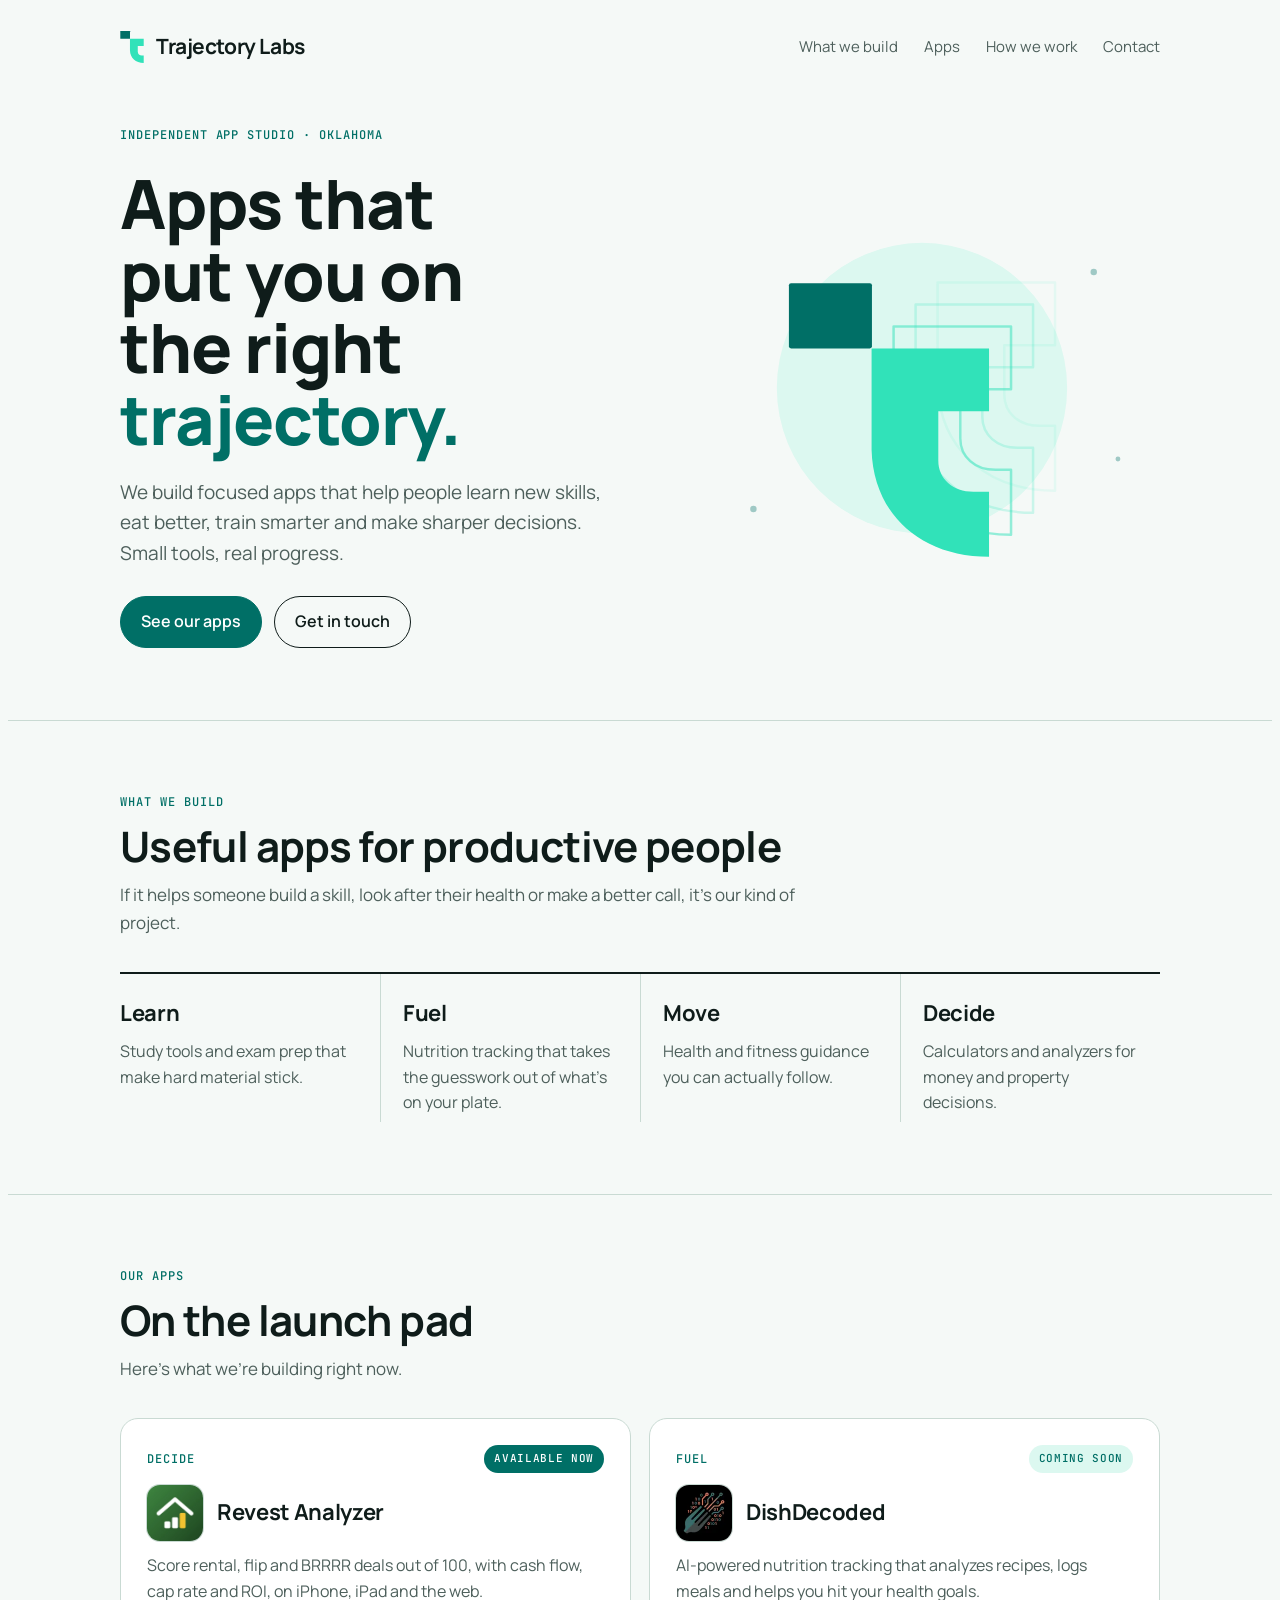
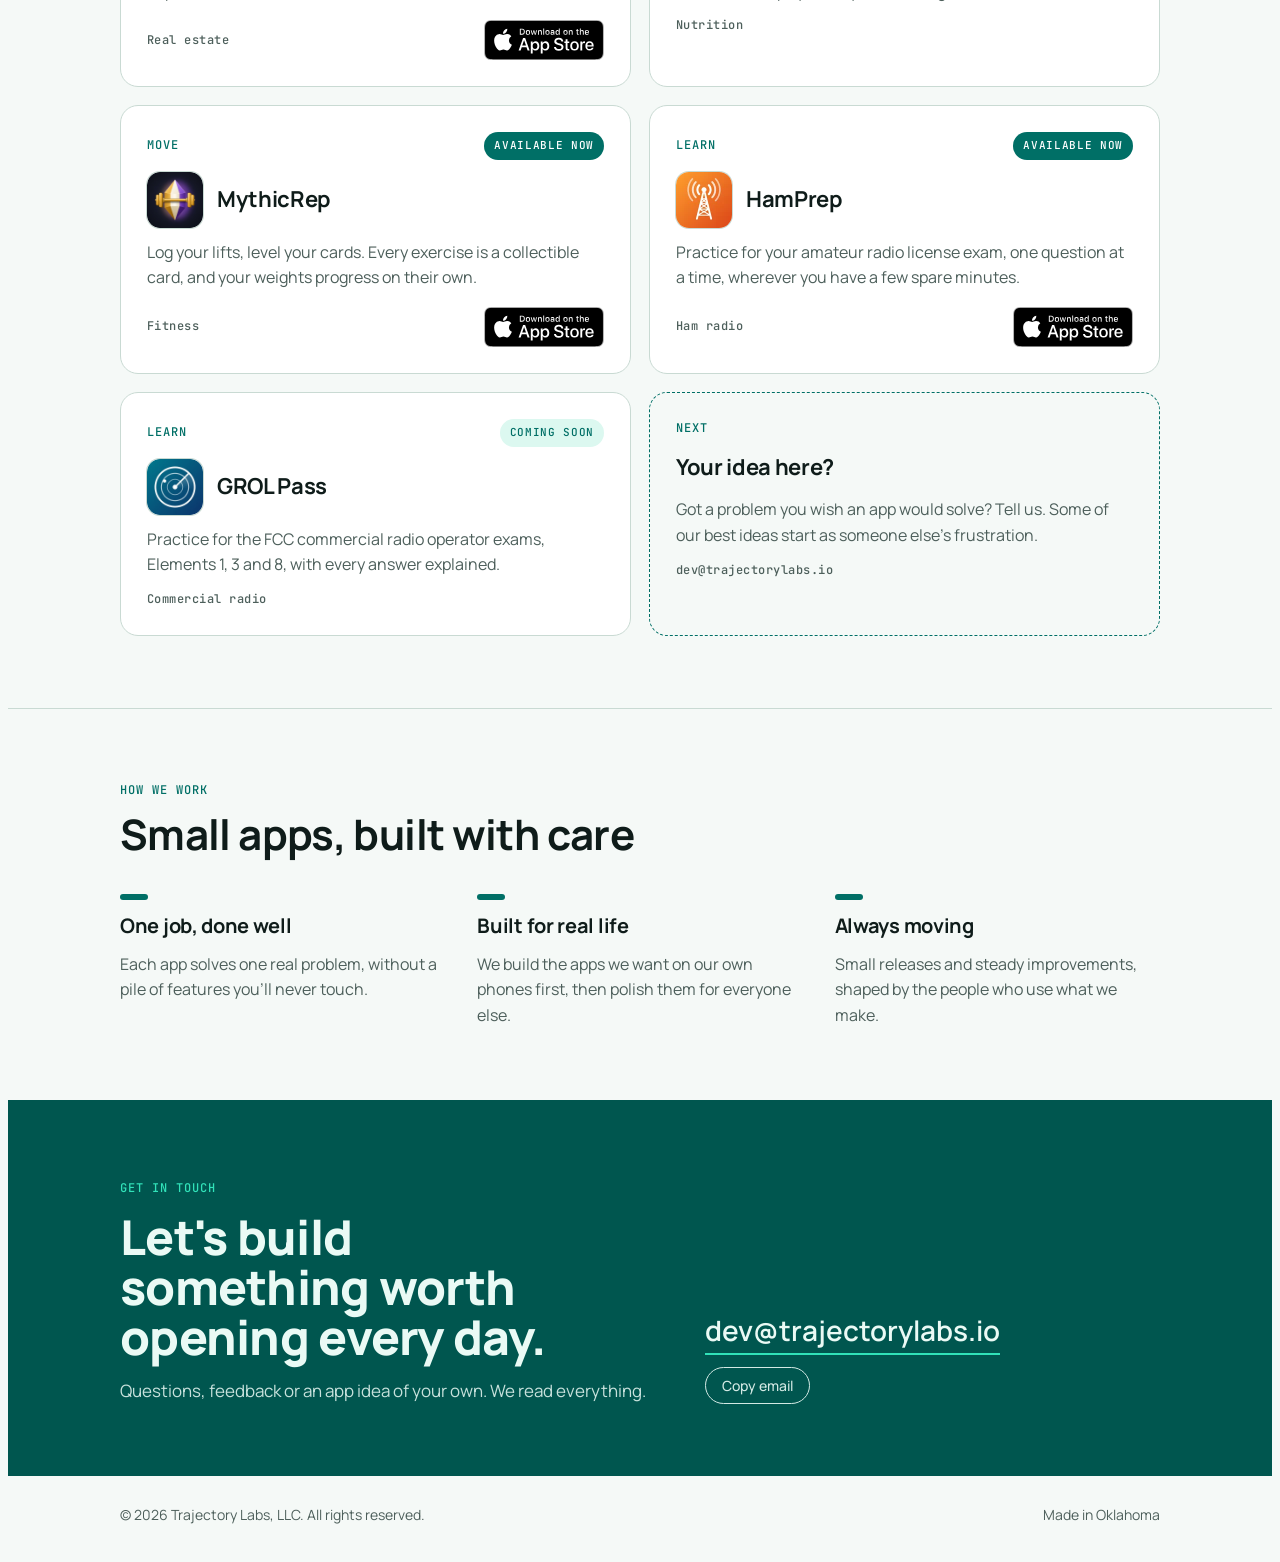
==== commit a8346bc8: "feat: Revest page on the 1.3 redesign's own design system Rebuild trajectorylabs.io/revest/ with Rev" ====
--- a/index.html
+++ b/index.html
@@ -287,7 +287,7 @@
       <div class="apps">
         <article class="app live linked">
           <div class="app-top"><span class="label">Decide</span><span class="chip live">Available now</span></div>
-          <div class="app-head"><div class="app-icon"><img src="revest/icon.png" alt="" width="56" height="56" loading="lazy"></div><h3><a class="app-link" href="revest/">Revest Analyzer</a></h3></div>
+          <div class="app-head"><div class="app-icon"><img src="revest/assets/app-icon-v13.webp" alt="" width="56" height="56" loading="lazy"></div><h3><a class="app-link" href="revest/">Revest Analyzer</a></h3></div>
           <p>Score rental, flip and BRRRR deals out of 100, with cash flow, cap rate and ROI, on iPhone, iPad and the web.</p>
           <div class="app-foot"><span class="meta">Real estate</span><a class="store" href="https://apps.apple.com/us/app/revest-analyzer/id6760630054" target="_blank" rel="noopener" aria-label="Revest Analyzer on the App Store"><svg class="badge" xmlns="http://www.w3.org/2000/svg" width="120" height="40" aria-hidden="true" focusable="false" viewBox="0 0 119.66407 40"><g><g><g><path d="M110.13477,0H9.53468c-.3667,0-.729,0-1.09473.002-.30615.002-.60986.00781-.91895.0127A13.21476,13.21476,0,0,0,5.5171.19141a6.66509,6.66509,0,0,0-1.90088.627A6.43779,6.43779,0,0,0,1.99757,1.99707,6.25844,6.25844,0,0,0,.81935,3.61816a6.60119,6.60119,0,0,0-.625,1.90332,12.993,12.993,0,0,0-.1792,2.002C.00587,7.83008.00489,8.1377,0,8.44434V31.5586c.00489.3105.00587.6113.01515.9219a12.99232,12.99232,0,0,0,.1792,2.0019,6.58756,6.58756,0,0,0,.625,1.9043A6.20778,6.20778,0,0,0,1.99757,38.001a6.27445,6.27445,0,0,0,1.61865,1.1787,6.70082,6.70082,0,0,0,1.90088.6308,13.45514,13.45514,0,0,0,2.0039.1768c.30909.0068.6128.0107.91895.0107C8.80567,40,9.168,40,9.53468,40H110.13477c.3594,0,.7246,0,1.084-.002.3047,0,.6172-.0039.9219-.0107a13.279,13.279,0,0,0,2-.1768,6.80432,6.80432,0,0,0,1.9082-.6308,6.27742,6.27742,0,0,0,1.6172-1.1787,6.39482,6.39482,0,0,0,1.1816-1.6143,6.60413,6.60413,0,0,0,.6191-1.9043,13.50643,13.50643,0,0,0,.1856-2.0019c.0039-.3106.0039-.6114.0039-.9219.0078-.3633.0078-.7246.0078-1.0938V9.53613c0-.36621,0-.72949-.0078-1.09179,0-.30664,0-.61426-.0039-.9209a13.5071,13.5071,0,0,0-.1856-2.002,6.6177,6.6177,0,0,0-.6191-1.90332,6.46619,6.46619,0,0,0-2.7988-2.7998,6.76754,6.76754,0,0,0-1.9082-.627,13.04394,13.04394,0,0,0-2-.17676c-.3047-.00488-.6172-.01074-.9219-.01269-.3594-.002-.7246-.002-1.084-.002Z" style="fill: #a6a6a6"/><path d="M8.44483,39.125c-.30468,0-.602-.0039-.90429-.0107a12.68714,12.68714,0,0,1-1.86914-.1631,5.88381,5.88381,0,0,1-1.65674-.5479,5.40573,5.40573,0,0,1-1.397-1.0166,5.32082,5.32082,0,0,1-1.02051-1.3965,5.72186,5.72186,0,0,1-.543-1.6572,12.41351,12.41351,0,0,1-.1665-1.875c-.00634-.2109-.01464-.9131-.01464-.9131V8.44434S.88185,7.75293.8877,7.5498a12.37039,12.37039,0,0,1,.16553-1.87207,5.7555,5.7555,0,0,1,.54346-1.6621A5.37349,5.37349,0,0,1,2.61183,2.61768,5.56543,5.56543,0,0,1,4.01417,1.59521a5.82309,5.82309,0,0,1,1.65332-.54394A12.58589,12.58589,0,0,1,7.543.88721L8.44532.875H111.21387l.9131.0127a12.38493,12.38493,0,0,1,1.8584.16259,5.93833,5.93833,0,0,1,1.6709.54785,5.59374,5.59374,0,0,1,2.415,2.41993,5.76267,5.76267,0,0,1,.5352,1.64892,12.995,12.995,0,0,1,.1738,1.88721c.0029.2832.0029.5874.0029.89014.0079.375.0079.73193.0079,1.09179V30.4648c0,.3633,0,.7178-.0079,1.0752,0,.3252,0,.6231-.0039.9297a12.73126,12.73126,0,0,1-.1709,1.8535,5.739,5.739,0,0,1-.54,1.67,5.48029,5.48029,0,0,1-1.0156,1.3857,5.4129,5.4129,0,0,1-1.3994,1.0225,5.86168,5.86168,0,0,1-1.668.5498,12.54218,12.54218,0,0,1-1.8692.1631c-.2929.0068-.5996.0107-.8974.0107l-1.084.002Z"/></g><g id="_Group_" data-name="&lt;Group&gt;"><g id="_Group_2" data-name="&lt;Group&gt;"><g id="_Group_3" data-name="&lt;Group&gt;"><path id="_Path_" data-name="&lt;Path&gt;" d="M24.76888,20.30068a4.94881,4.94881,0,0,1,2.35656-4.15206,5.06566,5.06566,0,0,0-3.99116-2.15768c-1.67924-.17626-3.30719,1.00483-4.1629,1.00483-.87227,0-2.18977-.98733-3.6085-.95814a5.31529,5.31529,0,0,0-4.47292,2.72787c-1.934,3.34842-.49141,8.26947,1.3612,10.97608.9269,1.32535,2.01018,2.8058,3.42763,2.7533,1.38706-.05753,1.9051-.88448,3.5794-.88448,1.65876,0,2.14479.88448,3.591.8511,1.48838-.02416,2.42613-1.33124,3.32051-2.66914a10.962,10.962,0,0,0,1.51842-3.09251A4.78205,4.78205,0,0,1,24.76888,20.30068Z" style="fill: #fff"/><path id="_Path_2" data-name="&lt;Path&gt;" d="M22.03725,12.21089a4.87248,4.87248,0,0,0,1.11452-3.49062,4.95746,4.95746,0,0,0-3.20758,1.65961,4.63634,4.63634,0,0,0-1.14371,3.36139A4.09905,4.09905,0,0,0,22.03725,12.21089Z" style="fill: #fff"/></g></g><g><path d="M42.30227,27.13965h-4.7334l-1.13672,3.35645H34.42727l4.4834-12.418h2.083l4.4834,12.418H43.438ZM38.0591,25.59082h3.752l-1.84961-5.44727h-.05176Z" style="fill: #fff"/><path d="M55.15969,25.96973c0,2.81348-1.50586,4.62109-3.77832,4.62109a3.0693,3.0693,0,0,1-2.84863-1.584h-.043v4.48438h-1.8584V21.44238H48.4302v1.50586h.03418a3.21162,3.21162,0,0,1,2.88281-1.60059C53.645,21.34766,55.15969,23.16406,55.15969,25.96973Zm-1.91016,0c0-1.833-.94727-3.03809-2.39258-3.03809-1.41992,0-2.375,1.23047-2.375,3.03809,0,1.82422.95508,3.0459,2.375,3.0459C52.30227,29.01563,53.24953,27.81934,53.24953,25.96973Z" style="fill: #fff"/><path d="M65.12453,25.96973c0,2.81348-1.50586,4.62109-3.77832,4.62109a3.0693,3.0693,0,0,1-2.84863-1.584h-.043v4.48438h-1.8584V21.44238H58.395v1.50586h.03418A3.21162,3.21162,0,0,1,61.312,21.34766C63.60988,21.34766,65.12453,23.16406,65.12453,25.96973Zm-1.91016,0c0-1.833-.94727-3.03809-2.39258-3.03809-1.41992,0-2.375,1.23047-2.375,3.03809,0,1.82422.95508,3.0459,2.375,3.0459C62.26711,29.01563,63.21438,27.81934,63.21438,25.96973Z" style="fill: #fff"/><path d="M71.71047,27.03613c.1377,1.23145,1.334,2.04,2.96875,2.04,1.56641,0,2.69336-.80859,2.69336-1.91895,0-.96387-.67969-1.541-2.28906-1.93652l-1.60937-.3877c-2.28027-.55078-3.33887-1.61719-3.33887-3.34766,0-2.14258,1.86719-3.61426,4.51855-3.61426,2.624,0,4.42285,1.47168,4.4834,3.61426h-1.876c-.1123-1.23926-1.13672-1.9873-2.63379-1.9873s-2.52148.75684-2.52148,1.8584c0,.87793.6543,1.39453,2.25488,1.79l1.36816.33594c2.54785.60254,3.60645,1.626,3.60645,3.44238,0,2.32324-1.85059,3.77832-4.79395,3.77832-2.75391,0-4.61328-1.4209-4.7334-3.667Z" style="fill: #fff"/><path d="M83.34621,19.2998v2.14258h1.72168v1.47168H83.34621v4.99121c0,.77539.34473,1.13672,1.10156,1.13672a5.80752,5.80752,0,0,0,.61133-.043v1.46289a5.10351,5.10351,0,0,1-1.03223.08594c-1.833,0-2.54785-.68848-2.54785-2.44434V22.91406H80.16262V21.44238H81.479V19.2998Z" style="fill: #fff"/><path d="M86.065,25.96973c0-2.84863,1.67773-4.63867,4.29395-4.63867,2.625,0,4.29492,1.79,4.29492,4.63867,0,2.85645-1.66113,4.63867-4.29492,4.63867C87.72609,30.6084,86.065,28.82617,86.065,25.96973Zm6.69531,0c0-1.9541-.89551-3.10742-2.40137-3.10742s-2.40039,1.16211-2.40039,3.10742c0,1.96191.89453,3.10645,2.40039,3.10645S92.76027,27.93164,92.76027,25.96973Z" style="fill: #fff"/><path d="M96.18606,21.44238h1.77246v1.541h.043a2.1594,2.1594,0,0,1,2.17773-1.63574,2.86616,2.86616,0,0,1,.63672.06934v1.73828a2.59794,2.59794,0,0,0-.835-.1123,1.87264,1.87264,0,0,0-1.93652,2.083v5.37012h-1.8584Z" style="fill: #fff"/><path d="M109.3843,27.83691c-.25,1.64355-1.85059,2.77148-3.89844,2.77148-2.63379,0-4.26855-1.76465-4.26855-4.5957,0-2.83984,1.64355-4.68164,4.19043-4.68164,2.50488,0,4.08008,1.7207,4.08008,4.46582v.63672h-6.39453v.1123a2.358,2.358,0,0,0,2.43555,2.56445,2.04834,2.04834,0,0,0,2.09082-1.27344Zm-6.28223-2.70215h4.52637a2.1773,2.1773,0,0,0-2.2207-2.29785A2.292,2.292,0,0,0,103.10207,25.13477Z" style="fill: #fff"/></g></g></g><g id="_Group_4" data-name="&lt;Group&gt;"><g><path d="M37.82619,8.731a2.63964,2.63964,0,0,1,2.80762,2.96484c0,1.90625-1.03027,3.002-2.80762,3.002H35.67092V8.731Zm-1.22852,5.123h1.125a1.87588,1.87588,0,0,0,1.96777-2.146,1.881,1.881,0,0,0-1.96777-2.13379h-1.125Z" style="fill: #fff"/><path d="M41.68068,12.44434a2.13323,2.13323,0,1,1,4.24707,0,2.13358,2.13358,0,1,1-4.24707,0Zm3.333,0c0-.97607-.43848-1.54687-1.208-1.54687-.77246,0-1.207.5708-1.207,1.54688,0,.98389.43457,1.55029,1.207,1.55029C44.57522,13.99463,45.01369,13.42432,45.01369,12.44434Z" style="fill: #fff"/><path d="M51.57326,14.69775h-.92187l-.93066-3.31641h-.07031l-.92676,3.31641h-.91309l-1.24121-4.50293h.90137l.80664,3.436h.06641l.92578-3.436h.85254l.92578,3.436h.07031l.80273-3.436h.88867Z" style="fill: #fff"/><path d="M53.85354,10.19482H54.709v.71533h.06641a1.348,1.348,0,0,1,1.34375-.80225,1.46456,1.46456,0,0,1,1.55859,1.6748v2.915h-.88867V12.00586c0-.72363-.31445-1.0835-.97168-1.0835a1.03294,1.03294,0,0,0-1.0752,1.14111v2.63428h-.88867Z" style="fill: #fff"/><path d="M59.09377,8.437h.88867v6.26074h-.88867Z" style="fill: #fff"/><path d="M61.21779,12.44434a2.13346,2.13346,0,1,1,4.24756,0,2.1338,2.1338,0,1,1-4.24756,0Zm3.333,0c0-.97607-.43848-1.54687-1.208-1.54687-.77246,0-1.207.5708-1.207,1.54688,0,.98389.43457,1.55029,1.207,1.55029C64.11232,13.99463,64.5508,13.42432,64.5508,12.44434Z" style="fill: #fff"/><path d="M66.4009,13.42432c0-.81055.60352-1.27783,1.6748-1.34424l1.21973-.07031v-.38867c0-.47559-.31445-.74414-.92187-.74414-.49609,0-.83984.18213-.93848.50049h-.86035c.09082-.77344.81836-1.26953,1.83984-1.26953,1.12891,0,1.76563.562,1.76563,1.51318v3.07666h-.85547v-.63281h-.07031a1.515,1.515,0,0,1-1.35254.707A1.36026,1.36026,0,0,1,66.4009,13.42432Zm2.89453-.38477v-.37646l-1.09961.07031c-.62012.0415-.90137.25244-.90137.64941,0,.40527.35156.64111.835.64111A1.0615,1.0615,0,0,0,69.29543,13.03955Z" style="fill: #fff"/><path d="M71.34816,12.44434c0-1.42285.73145-2.32422,1.86914-2.32422a1.484,1.484,0,0,1,1.38086.79h.06641V8.437h.88867v6.26074h-.85156v-.71143h-.07031a1.56284,1.56284,0,0,1-1.41406.78564C72.0718,14.772,71.34816,13.87061,71.34816,12.44434Zm.918,0c0,.95508.4502,1.52979,1.20313,1.52979.749,0,1.21191-.583,1.21191-1.52588,0-.93848-.46777-1.52979-1.21191-1.52979C72.72121,10.91846,72.26613,11.49707,72.26613,12.44434Z" style="fill: #fff"/><path d="M79.23,12.44434a2.13323,2.13323,0,1,1,4.24707,0,2.13358,2.13358,0,1,1-4.24707,0Zm3.333,0c0-.97607-.43848-1.54687-1.208-1.54687-.77246,0-1.207.5708-1.207,1.54688,0,.98389.43457,1.55029,1.207,1.55029C82.12453,13.99463,82.563,13.42432,82.563,12.44434Z" style="fill: #fff"/><path d="M84.66945,10.19482h.85547v.71533h.06641a1.348,1.348,0,0,1,1.34375-.80225,1.46456,1.46456,0,0,1,1.55859,1.6748v2.915H87.605V12.00586c0-.72363-.31445-1.0835-.97168-1.0835a1.03294,1.03294,0,0,0-1.0752,1.14111v2.63428h-.88867Z" style="fill: #fff"/><path d="M93.51516,9.07373v1.1416h.97559v.74854h-.97559V13.2793c0,.47168.19434.67822.63672.67822a2.96657,2.96657,0,0,0,.33887-.02051v.74023a2.9155,2.9155,0,0,1-.4834.04541c-.98828,0-1.38184-.34766-1.38184-1.21582v-2.543h-.71484v-.74854h.71484V9.07373Z" style="fill: #fff"/><path d="M95.70461,8.437h.88086v2.48145h.07031a1.3856,1.3856,0,0,1,1.373-.80664,1.48339,1.48339,0,0,1,1.55078,1.67871v2.90723H98.69v-2.688c0-.71924-.335-1.0835-.96289-1.0835a1.05194,1.05194,0,0,0-1.13379,1.1416v2.62988h-.88867Z" style="fill: #fff"/><path d="M104.76125,13.48193a1.828,1.828,0,0,1-1.95117,1.30273A2.04531,2.04531,0,0,1,100.73,12.46045a2.07685,2.07685,0,0,1,2.07617-2.35254c1.25293,0,2.00879.856,2.00879,2.27V12.688h-3.17969v.0498a1.1902,1.1902,0,0,0,1.19922,1.29,1.07934,1.07934,0,0,0,1.07129-.5459Zm-3.126-1.45117h2.27441a1.08647,1.08647,0,0,0-1.1084-1.1665A1.15162,1.15162,0,0,0,101.63527,12.03076Z" style="fill: #fff"/></g></g></g></svg></a></div>
         </article>
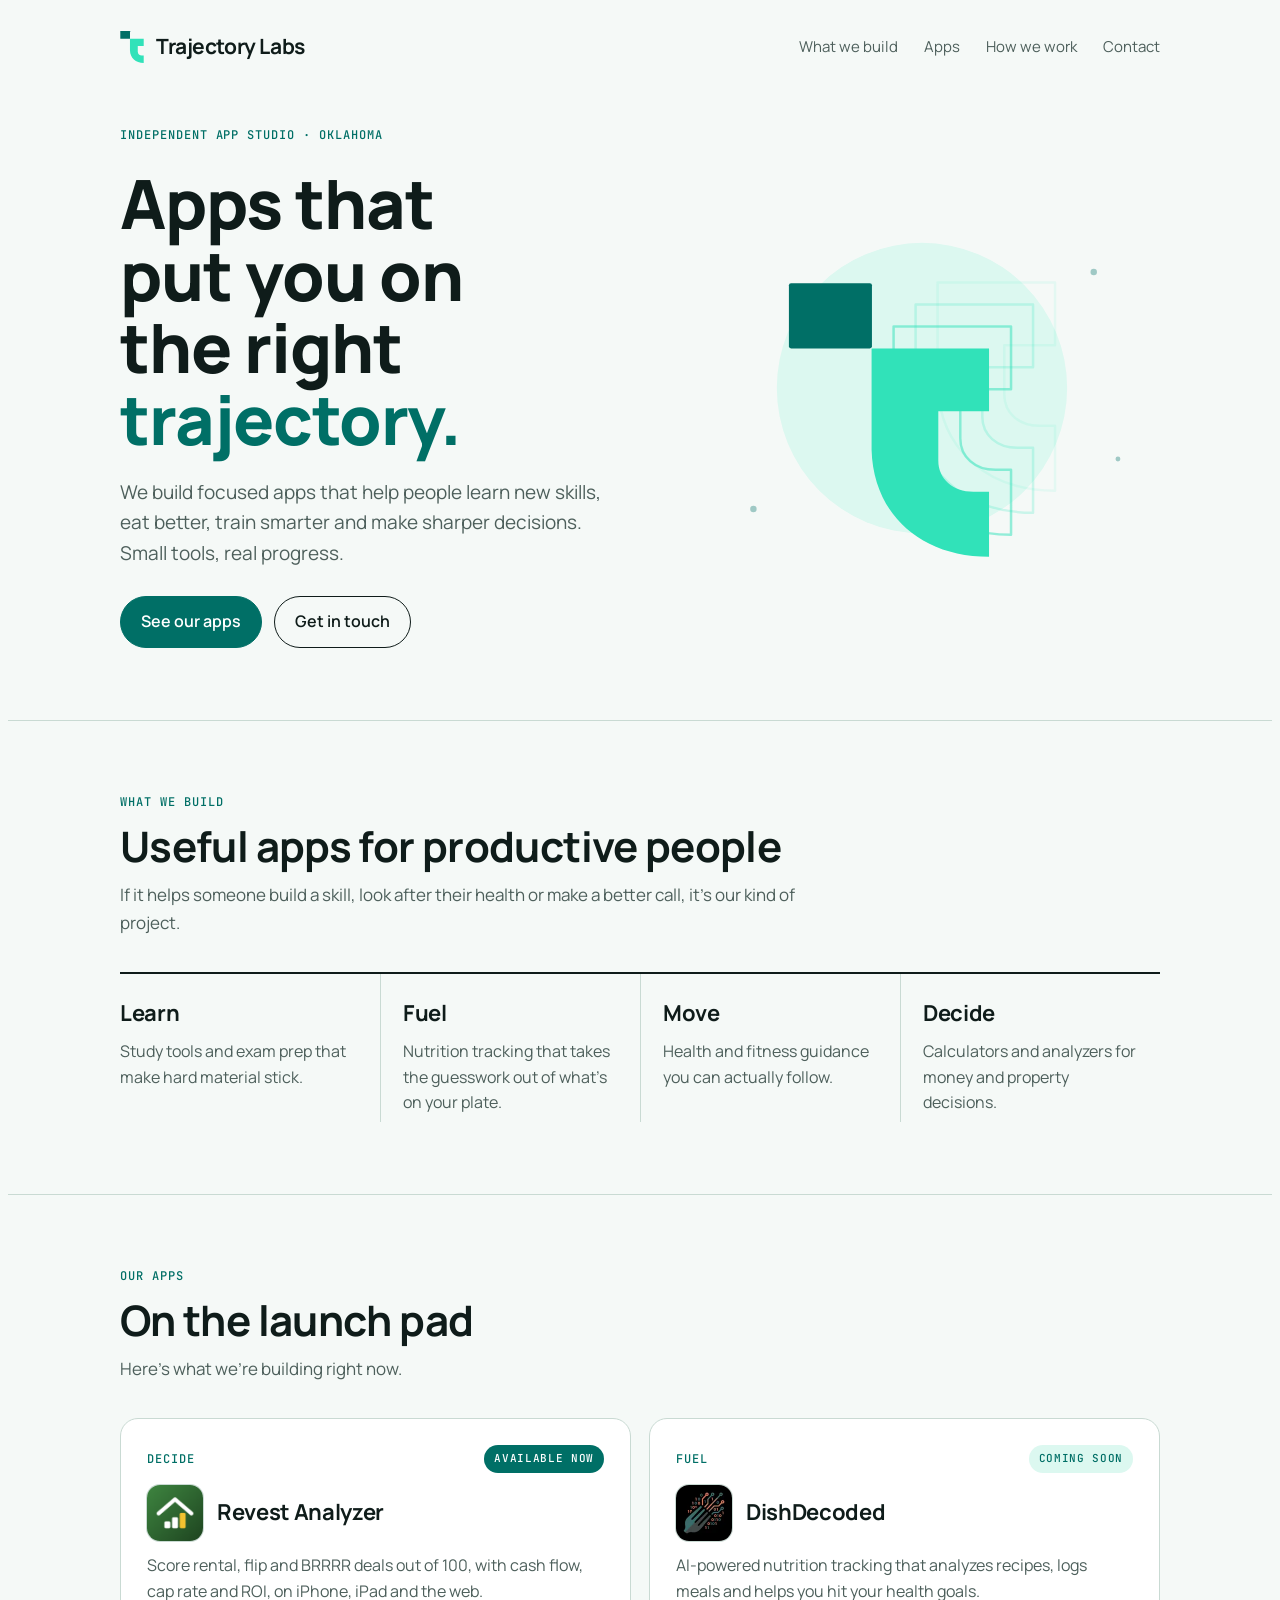
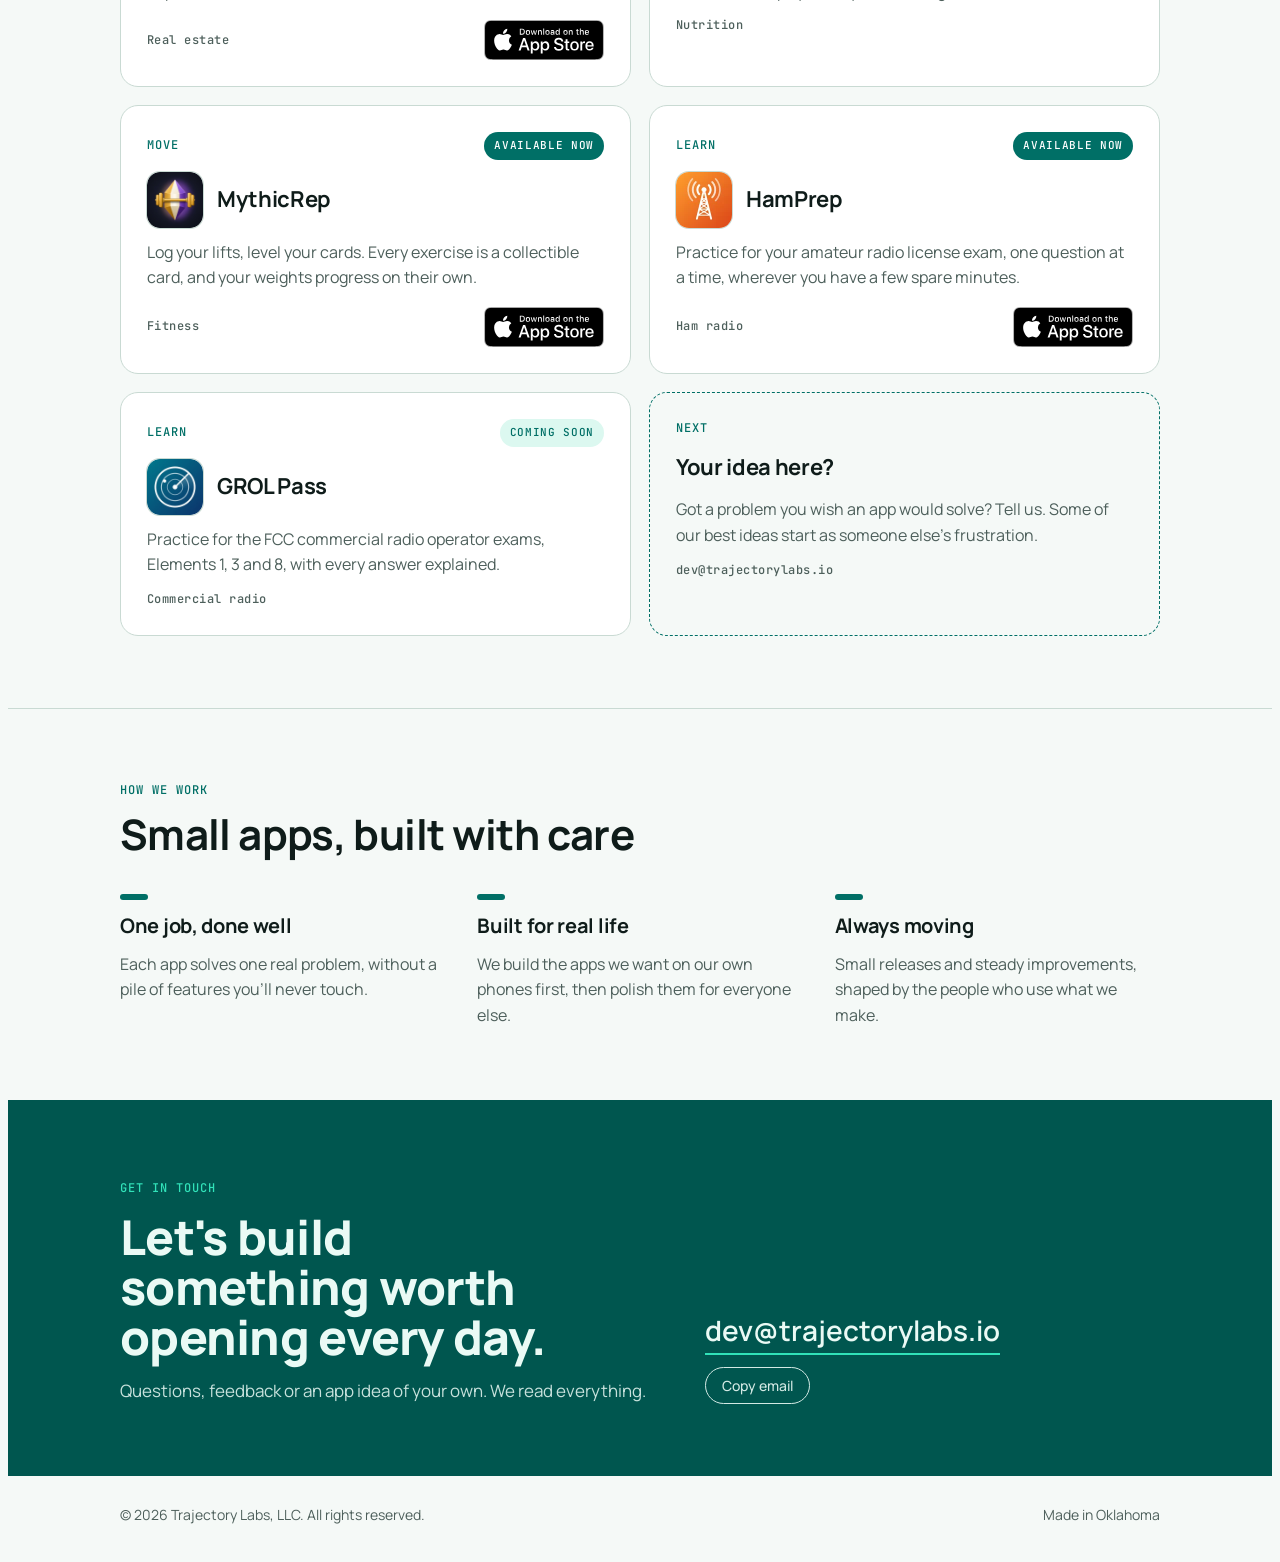
==== commit 004f29fd: "fix: Revest page, new file names for the 1.3 icon and hero so cached copies refresh; web in the labe" ====
--- a/index.html
+++ b/index.html
@@ -287,7 +287,7 @@
       <div class="apps">
         <article class="app live linked">
           <div class="app-top"><span class="label">Decide</span><span class="chip live">Available now</span></div>
-          <div class="app-head"><div class="app-icon"><img src="revest/assets/app-icon-v13.webp" alt="" width="56" height="56" loading="lazy"></div><h3><a class="app-link" href="revest/">Revest Analyzer</a></h3></div>
+          <div class="app-head"><div class="app-icon"><img src="revest/icon-v13.png" alt="" width="56" height="56" loading="lazy"></div><h3><a class="app-link" href="revest/">Revest Analyzer</a></h3></div>
           <p>Score rental, flip and BRRRR deals out of 100, with cash flow, cap rate and ROI, on iPhone, iPad and the web.</p>
           <div class="app-foot"><span class="meta">Real estate</span><a class="store" href="https://apps.apple.com/us/app/revest-analyzer/id6760630054" target="_blank" rel="noopener" aria-label="Revest Analyzer on the App Store"><svg class="badge" xmlns="http://www.w3.org/2000/svg" width="120" height="40" aria-hidden="true" focusable="false" viewBox="0 0 119.66407 40"><g><g><g><path d="M110.13477,0H9.53468c-.3667,0-.729,0-1.09473.002-.30615.002-.60986.00781-.91895.0127A13.21476,13.21476,0,0,0,5.5171.19141a6.66509,6.66509,0,0,0-1.90088.627A6.43779,6.43779,0,0,0,1.99757,1.99707,6.25844,6.25844,0,0,0,.81935,3.61816a6.60119,6.60119,0,0,0-.625,1.90332,12.993,12.993,0,0,0-.1792,2.002C.00587,7.83008.00489,8.1377,0,8.44434V31.5586c.00489.3105.00587.6113.01515.9219a12.99232,12.99232,0,0,0,.1792,2.0019,6.58756,6.58756,0,0,0,.625,1.9043A6.20778,6.20778,0,0,0,1.99757,38.001a6.27445,6.27445,0,0,0,1.61865,1.1787,6.70082,6.70082,0,0,0,1.90088.6308,13.45514,13.45514,0,0,0,2.0039.1768c.30909.0068.6128.0107.91895.0107C8.80567,40,9.168,40,9.53468,40H110.13477c.3594,0,.7246,0,1.084-.002.3047,0,.6172-.0039.9219-.0107a13.279,13.279,0,0,0,2-.1768,6.80432,6.80432,0,0,0,1.9082-.6308,6.27742,6.27742,0,0,0,1.6172-1.1787,6.39482,6.39482,0,0,0,1.1816-1.6143,6.60413,6.60413,0,0,0,.6191-1.9043,13.50643,13.50643,0,0,0,.1856-2.0019c.0039-.3106.0039-.6114.0039-.9219.0078-.3633.0078-.7246.0078-1.0938V9.53613c0-.36621,0-.72949-.0078-1.09179,0-.30664,0-.61426-.0039-.9209a13.5071,13.5071,0,0,0-.1856-2.002,6.6177,6.6177,0,0,0-.6191-1.90332,6.46619,6.46619,0,0,0-2.7988-2.7998,6.76754,6.76754,0,0,0-1.9082-.627,13.04394,13.04394,0,0,0-2-.17676c-.3047-.00488-.6172-.01074-.9219-.01269-.3594-.002-.7246-.002-1.084-.002Z" style="fill: #a6a6a6"/><path d="M8.44483,39.125c-.30468,0-.602-.0039-.90429-.0107a12.68714,12.68714,0,0,1-1.86914-.1631,5.88381,5.88381,0,0,1-1.65674-.5479,5.40573,5.40573,0,0,1-1.397-1.0166,5.32082,5.32082,0,0,1-1.02051-1.3965,5.72186,5.72186,0,0,1-.543-1.6572,12.41351,12.41351,0,0,1-.1665-1.875c-.00634-.2109-.01464-.9131-.01464-.9131V8.44434S.88185,7.75293.8877,7.5498a12.37039,12.37039,0,0,1,.16553-1.87207,5.7555,5.7555,0,0,1,.54346-1.6621A5.37349,5.37349,0,0,1,2.61183,2.61768,5.56543,5.56543,0,0,1,4.01417,1.59521a5.82309,5.82309,0,0,1,1.65332-.54394A12.58589,12.58589,0,0,1,7.543.88721L8.44532.875H111.21387l.9131.0127a12.38493,12.38493,0,0,1,1.8584.16259,5.93833,5.93833,0,0,1,1.6709.54785,5.59374,5.59374,0,0,1,2.415,2.41993,5.76267,5.76267,0,0,1,.5352,1.64892,12.995,12.995,0,0,1,.1738,1.88721c.0029.2832.0029.5874.0029.89014.0079.375.0079.73193.0079,1.09179V30.4648c0,.3633,0,.7178-.0079,1.0752,0,.3252,0,.6231-.0039.9297a12.73126,12.73126,0,0,1-.1709,1.8535,5.739,5.739,0,0,1-.54,1.67,5.48029,5.48029,0,0,1-1.0156,1.3857,5.4129,5.4129,0,0,1-1.3994,1.0225,5.86168,5.86168,0,0,1-1.668.5498,12.54218,12.54218,0,0,1-1.8692.1631c-.2929.0068-.5996.0107-.8974.0107l-1.084.002Z"/></g><g id="_Group_" data-name="&lt;Group&gt;"><g id="_Group_2" data-name="&lt;Group&gt;"><g id="_Group_3" data-name="&lt;Group&gt;"><path id="_Path_" data-name="&lt;Path&gt;" d="M24.76888,20.30068a4.94881,4.94881,0,0,1,2.35656-4.15206,5.06566,5.06566,0,0,0-3.99116-2.15768c-1.67924-.17626-3.30719,1.00483-4.1629,1.00483-.87227,0-2.18977-.98733-3.6085-.95814a5.31529,5.31529,0,0,0-4.47292,2.72787c-1.934,3.34842-.49141,8.26947,1.3612,10.97608.9269,1.32535,2.01018,2.8058,3.42763,2.7533,1.38706-.05753,1.9051-.88448,3.5794-.88448,1.65876,0,2.14479.88448,3.591.8511,1.48838-.02416,2.42613-1.33124,3.32051-2.66914a10.962,10.962,0,0,0,1.51842-3.09251A4.78205,4.78205,0,0,1,24.76888,20.30068Z" style="fill: #fff"/><path id="_Path_2" data-name="&lt;Path&gt;" d="M22.03725,12.21089a4.87248,4.87248,0,0,0,1.11452-3.49062,4.95746,4.95746,0,0,0-3.20758,1.65961,4.63634,4.63634,0,0,0-1.14371,3.36139A4.09905,4.09905,0,0,0,22.03725,12.21089Z" style="fill: #fff"/></g></g><g><path d="M42.30227,27.13965h-4.7334l-1.13672,3.35645H34.42727l4.4834-12.418h2.083l4.4834,12.418H43.438ZM38.0591,25.59082h3.752l-1.84961-5.44727h-.05176Z" style="fill: #fff"/><path d="M55.15969,25.96973c0,2.81348-1.50586,4.62109-3.77832,4.62109a3.0693,3.0693,0,0,1-2.84863-1.584h-.043v4.48438h-1.8584V21.44238H48.4302v1.50586h.03418a3.21162,3.21162,0,0,1,2.88281-1.60059C53.645,21.34766,55.15969,23.16406,55.15969,25.96973Zm-1.91016,0c0-1.833-.94727-3.03809-2.39258-3.03809-1.41992,0-2.375,1.23047-2.375,3.03809,0,1.82422.95508,3.0459,2.375,3.0459C52.30227,29.01563,53.24953,27.81934,53.24953,25.96973Z" style="fill: #fff"/><path d="M65.12453,25.96973c0,2.81348-1.50586,4.62109-3.77832,4.62109a3.0693,3.0693,0,0,1-2.84863-1.584h-.043v4.48438h-1.8584V21.44238H58.395v1.50586h.03418A3.21162,3.21162,0,0,1,61.312,21.34766C63.60988,21.34766,65.12453,23.16406,65.12453,25.96973Zm-1.91016,0c0-1.833-.94727-3.03809-2.39258-3.03809-1.41992,0-2.375,1.23047-2.375,3.03809,0,1.82422.95508,3.0459,2.375,3.0459C62.26711,29.01563,63.21438,27.81934,63.21438,25.96973Z" style="fill: #fff"/><path d="M71.71047,27.03613c.1377,1.23145,1.334,2.04,2.96875,2.04,1.56641,0,2.69336-.80859,2.69336-1.91895,0-.96387-.67969-1.541-2.28906-1.93652l-1.60937-.3877c-2.28027-.55078-3.33887-1.61719-3.33887-3.34766,0-2.14258,1.86719-3.61426,4.51855-3.61426,2.624,0,4.42285,1.47168,4.4834,3.61426h-1.876c-.1123-1.23926-1.13672-1.9873-2.63379-1.9873s-2.52148.75684-2.52148,1.8584c0,.87793.6543,1.39453,2.25488,1.79l1.36816.33594c2.54785.60254,3.60645,1.626,3.60645,3.44238,0,2.32324-1.85059,3.77832-4.79395,3.77832-2.75391,0-4.61328-1.4209-4.7334-3.667Z" style="fill: #fff"/><path d="M83.34621,19.2998v2.14258h1.72168v1.47168H83.34621v4.99121c0,.77539.34473,1.13672,1.10156,1.13672a5.80752,5.80752,0,0,0,.61133-.043v1.46289a5.10351,5.10351,0,0,1-1.03223.08594c-1.833,0-2.54785-.68848-2.54785-2.44434V22.91406H80.16262V21.44238H81.479V19.2998Z" style="fill: #fff"/><path d="M86.065,25.96973c0-2.84863,1.67773-4.63867,4.29395-4.63867,2.625,0,4.29492,1.79,4.29492,4.63867,0,2.85645-1.66113,4.63867-4.29492,4.63867C87.72609,30.6084,86.065,28.82617,86.065,25.96973Zm6.69531,0c0-1.9541-.89551-3.10742-2.40137-3.10742s-2.40039,1.16211-2.40039,3.10742c0,1.96191.89453,3.10645,2.40039,3.10645S92.76027,27.93164,92.76027,25.96973Z" style="fill: #fff"/><path d="M96.18606,21.44238h1.77246v1.541h.043a2.1594,2.1594,0,0,1,2.17773-1.63574,2.86616,2.86616,0,0,1,.63672.06934v1.73828a2.59794,2.59794,0,0,0-.835-.1123,1.87264,1.87264,0,0,0-1.93652,2.083v5.37012h-1.8584Z" style="fill: #fff"/><path d="M109.3843,27.83691c-.25,1.64355-1.85059,2.77148-3.89844,2.77148-2.63379,0-4.26855-1.76465-4.26855-4.5957,0-2.83984,1.64355-4.68164,4.19043-4.68164,2.50488,0,4.08008,1.7207,4.08008,4.46582v.63672h-6.39453v.1123a2.358,2.358,0,0,0,2.43555,2.56445,2.04834,2.04834,0,0,0,2.09082-1.27344Zm-6.28223-2.70215h4.52637a2.1773,2.1773,0,0,0-2.2207-2.29785A2.292,2.292,0,0,0,103.10207,25.13477Z" style="fill: #fff"/></g></g></g><g id="_Group_4" data-name="&lt;Group&gt;"><g><path d="M37.82619,8.731a2.63964,2.63964,0,0,1,2.80762,2.96484c0,1.90625-1.03027,3.002-2.80762,3.002H35.67092V8.731Zm-1.22852,5.123h1.125a1.87588,1.87588,0,0,0,1.96777-2.146,1.881,1.881,0,0,0-1.96777-2.13379h-1.125Z" style="fill: #fff"/><path d="M41.68068,12.44434a2.13323,2.13323,0,1,1,4.24707,0,2.13358,2.13358,0,1,1-4.24707,0Zm3.333,0c0-.97607-.43848-1.54687-1.208-1.54687-.77246,0-1.207.5708-1.207,1.54688,0,.98389.43457,1.55029,1.207,1.55029C44.57522,13.99463,45.01369,13.42432,45.01369,12.44434Z" style="fill: #fff"/><path d="M51.57326,14.69775h-.92187l-.93066-3.31641h-.07031l-.92676,3.31641h-.91309l-1.24121-4.50293h.90137l.80664,3.436h.06641l.92578-3.436h.85254l.92578,3.436h.07031l.80273-3.436h.88867Z" style="fill: #fff"/><path d="M53.85354,10.19482H54.709v.71533h.06641a1.348,1.348,0,0,1,1.34375-.80225,1.46456,1.46456,0,0,1,1.55859,1.6748v2.915h-.88867V12.00586c0-.72363-.31445-1.0835-.97168-1.0835a1.03294,1.03294,0,0,0-1.0752,1.14111v2.63428h-.88867Z" style="fill: #fff"/><path d="M59.09377,8.437h.88867v6.26074h-.88867Z" style="fill: #fff"/><path d="M61.21779,12.44434a2.13346,2.13346,0,1,1,4.24756,0,2.1338,2.1338,0,1,1-4.24756,0Zm3.333,0c0-.97607-.43848-1.54687-1.208-1.54687-.77246,0-1.207.5708-1.207,1.54688,0,.98389.43457,1.55029,1.207,1.55029C64.11232,13.99463,64.5508,13.42432,64.5508,12.44434Z" style="fill: #fff"/><path d="M66.4009,13.42432c0-.81055.60352-1.27783,1.6748-1.34424l1.21973-.07031v-.38867c0-.47559-.31445-.74414-.92187-.74414-.49609,0-.83984.18213-.93848.50049h-.86035c.09082-.77344.81836-1.26953,1.83984-1.26953,1.12891,0,1.76563.562,1.76563,1.51318v3.07666h-.85547v-.63281h-.07031a1.515,1.515,0,0,1-1.35254.707A1.36026,1.36026,0,0,1,66.4009,13.42432Zm2.89453-.38477v-.37646l-1.09961.07031c-.62012.0415-.90137.25244-.90137.64941,0,.40527.35156.64111.835.64111A1.0615,1.0615,0,0,0,69.29543,13.03955Z" style="fill: #fff"/><path d="M71.34816,12.44434c0-1.42285.73145-2.32422,1.86914-2.32422a1.484,1.484,0,0,1,1.38086.79h.06641V8.437h.88867v6.26074h-.85156v-.71143h-.07031a1.56284,1.56284,0,0,1-1.41406.78564C72.0718,14.772,71.34816,13.87061,71.34816,12.44434Zm.918,0c0,.95508.4502,1.52979,1.20313,1.52979.749,0,1.21191-.583,1.21191-1.52588,0-.93848-.46777-1.52979-1.21191-1.52979C72.72121,10.91846,72.26613,11.49707,72.26613,12.44434Z" style="fill: #fff"/><path d="M79.23,12.44434a2.13323,2.13323,0,1,1,4.24707,0,2.13358,2.13358,0,1,1-4.24707,0Zm3.333,0c0-.97607-.43848-1.54687-1.208-1.54687-.77246,0-1.207.5708-1.207,1.54688,0,.98389.43457,1.55029,1.207,1.55029C82.12453,13.99463,82.563,13.42432,82.563,12.44434Z" style="fill: #fff"/><path d="M84.66945,10.19482h.85547v.71533h.06641a1.348,1.348,0,0,1,1.34375-.80225,1.46456,1.46456,0,0,1,1.55859,1.6748v2.915H87.605V12.00586c0-.72363-.31445-1.0835-.97168-1.0835a1.03294,1.03294,0,0,0-1.0752,1.14111v2.63428h-.88867Z" style="fill: #fff"/><path d="M93.51516,9.07373v1.1416h.97559v.74854h-.97559V13.2793c0,.47168.19434.67822.63672.67822a2.96657,2.96657,0,0,0,.33887-.02051v.74023a2.9155,2.9155,0,0,1-.4834.04541c-.98828,0-1.38184-.34766-1.38184-1.21582v-2.543h-.71484v-.74854h.71484V9.07373Z" style="fill: #fff"/><path d="M95.70461,8.437h.88086v2.48145h.07031a1.3856,1.3856,0,0,1,1.373-.80664,1.48339,1.48339,0,0,1,1.55078,1.67871v2.90723H98.69v-2.688c0-.71924-.335-1.0835-.96289-1.0835a1.05194,1.05194,0,0,0-1.13379,1.1416v2.62988h-.88867Z" style="fill: #fff"/><path d="M104.76125,13.48193a1.828,1.828,0,0,1-1.95117,1.30273A2.04531,2.04531,0,0,1,100.73,12.46045a2.07685,2.07685,0,0,1,2.07617-2.35254c1.25293,0,2.00879.856,2.00879,2.27V12.688h-3.17969v.0498a1.1902,1.1902,0,0,0,1.19922,1.29,1.07934,1.07934,0,0,0,1.07129-.5459Zm-3.126-1.45117h2.27441a1.08647,1.08647,0,0,0-1.1084-1.1665A1.15162,1.15162,0,0,0,101.63527,12.03076Z" style="fill: #fff"/></g></g></g></svg></a></div>
         </article>
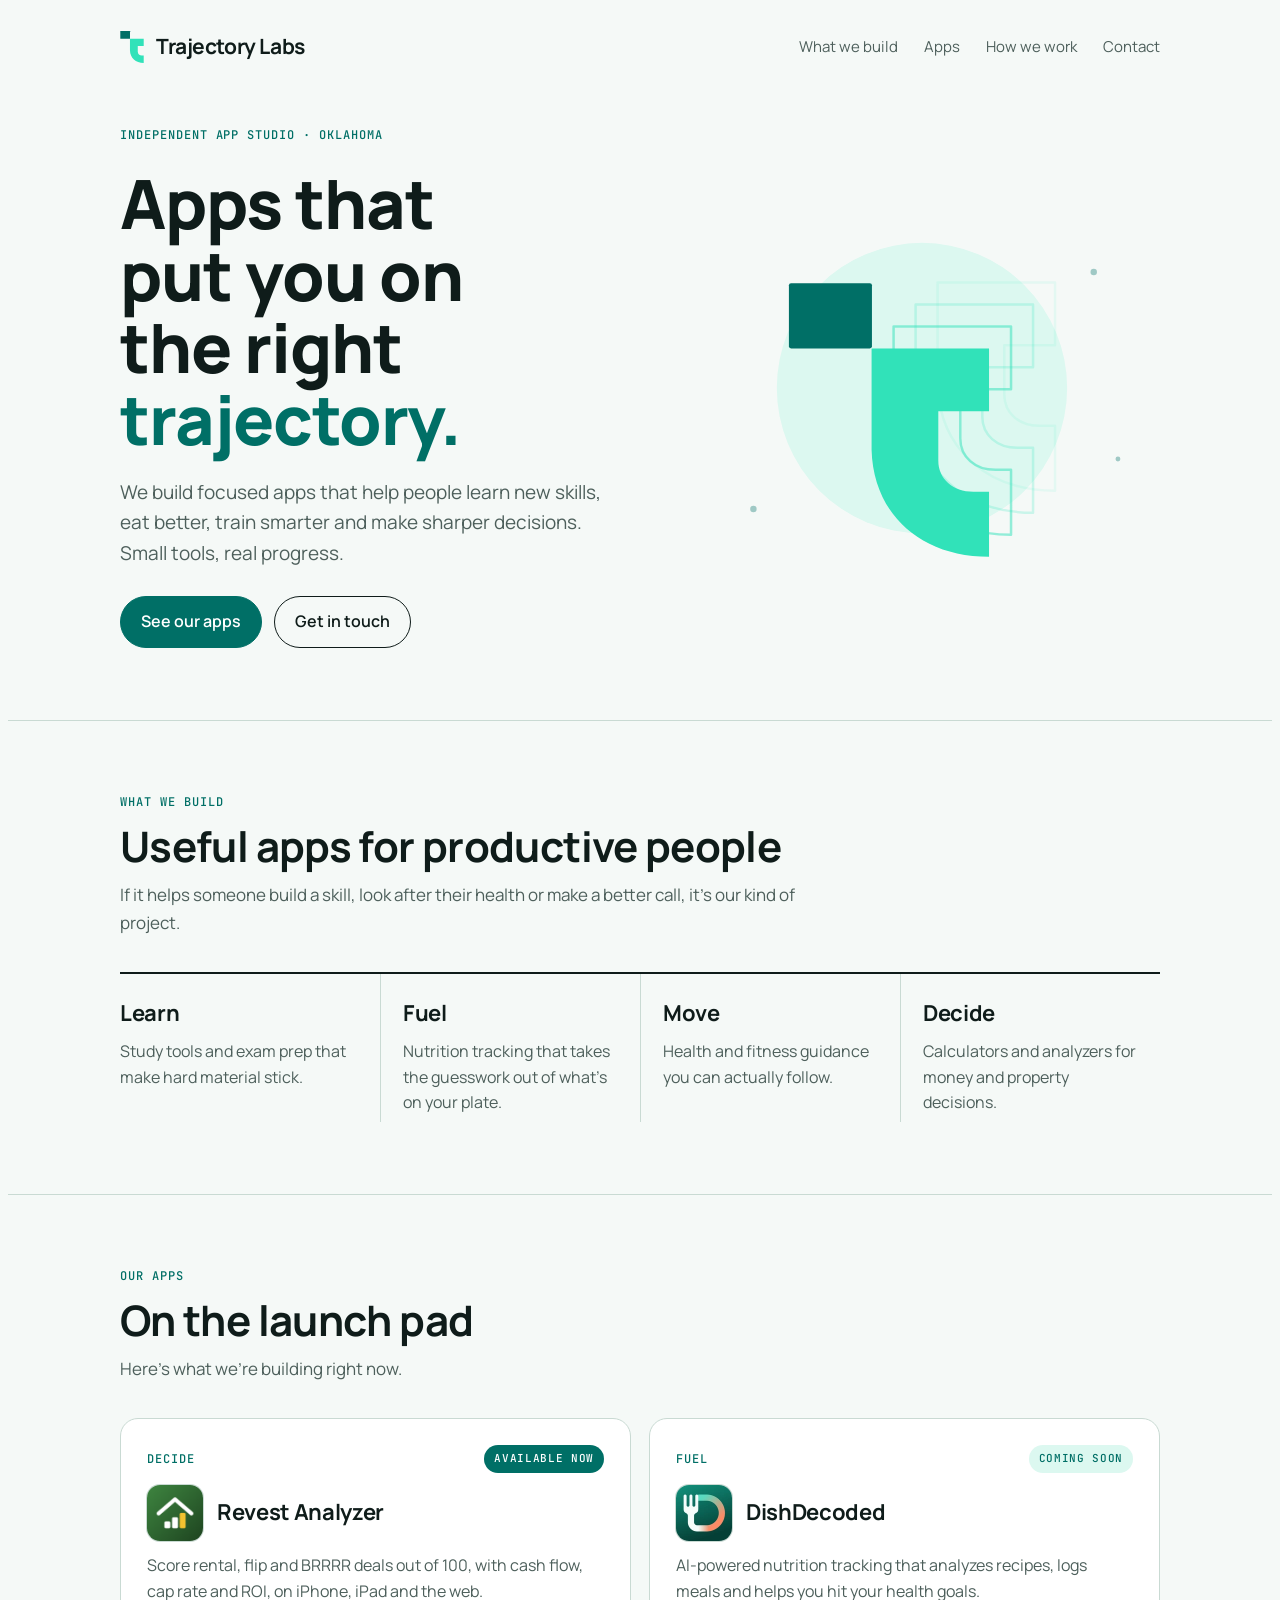
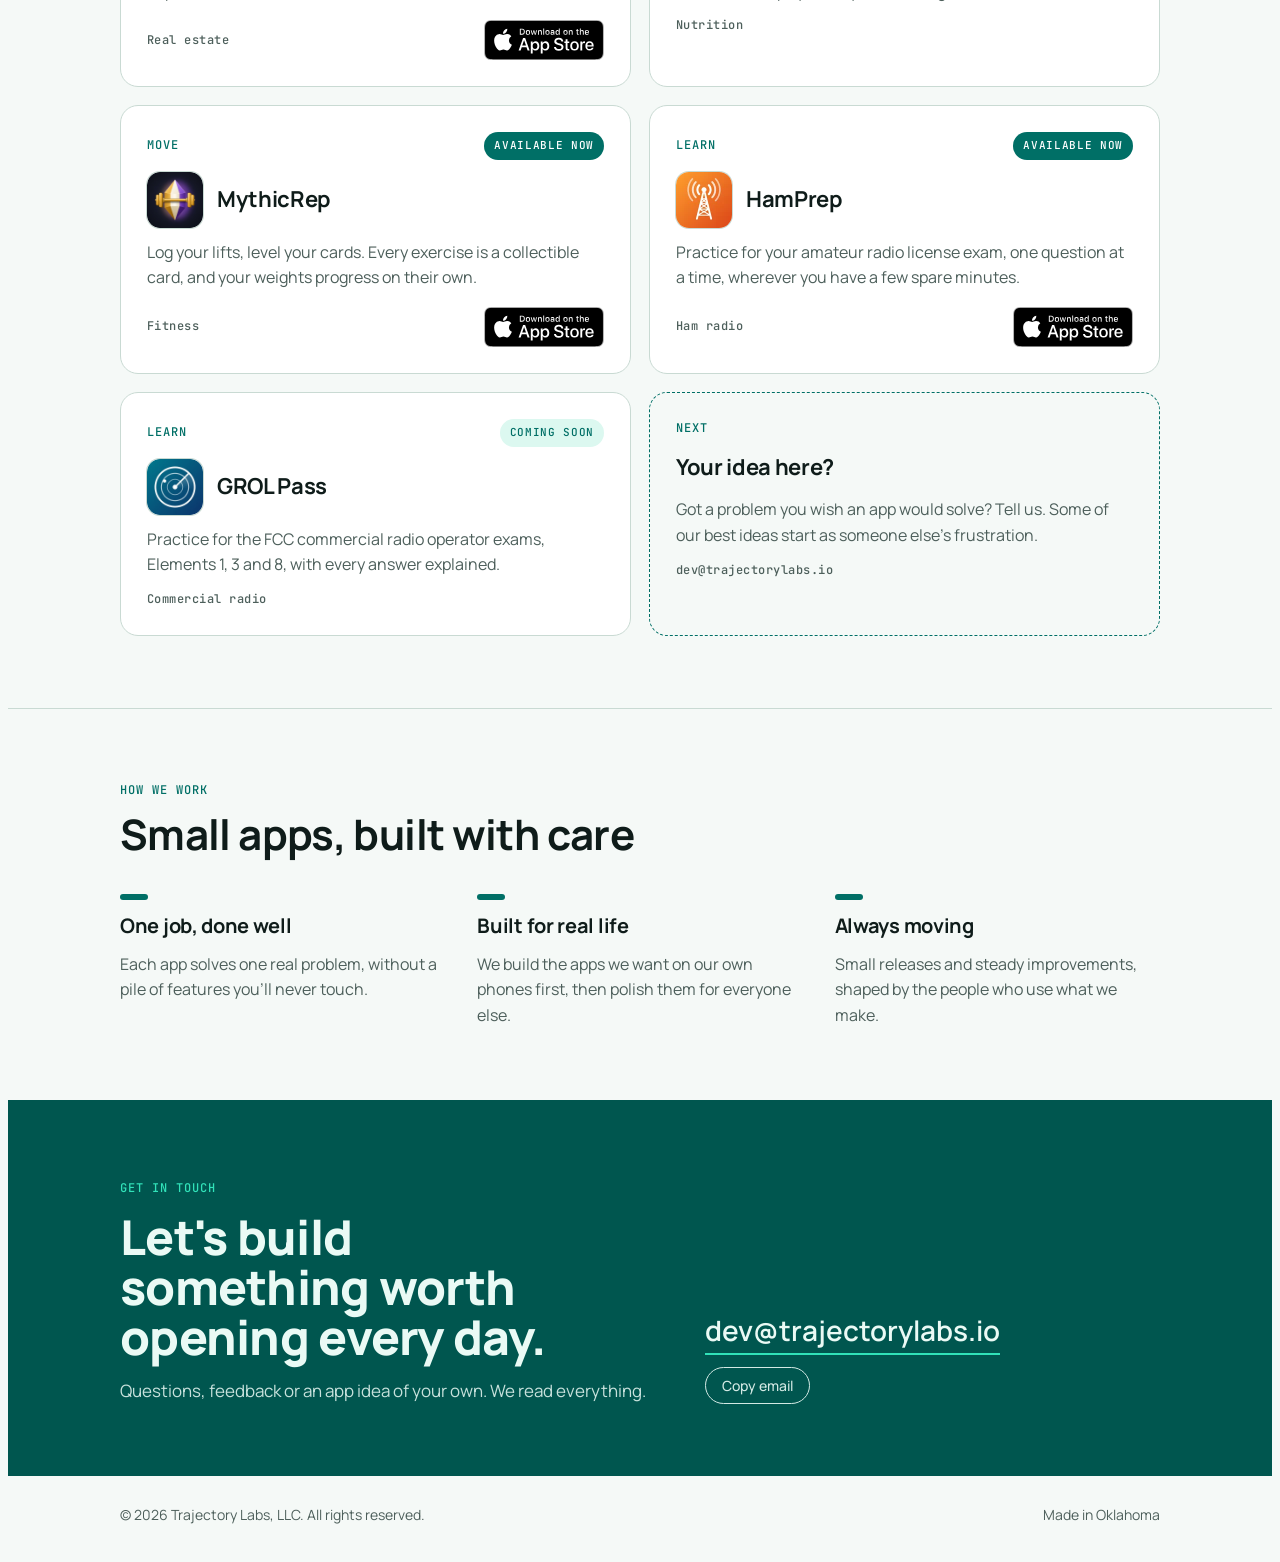
==== commit a3d441c3: "feat(dishdecoded): new DishDecoded icon and alt text (rebrand, Nov 24) Swaps the DishDecoded page ic" ====
--- a/index.html
+++ b/index.html
@@ -293,7 +293,7 @@
         </article>
         <article class="app linked">
           <div class="app-top"><span class="label">Fuel</span><span class="chip">Coming soon</span></div>
-          <div class="app-head"><div class="app-icon"><img src="[data-uri]" alt="" width="56" height="56" loading="lazy"></div><h3><a class="app-link" href="dishdecoded/">DishDecoded</a></h3></div>
+          <div class="app-head"><div class="app-icon"><img src="[data-uri]" alt="" width="56" height="56" loading="lazy"></div><h3><a class="app-link" href="dishdecoded/">DishDecoded</a></h3></div>
           <p>AI-powered nutrition tracking that analyzes recipes, logs meals and helps you hit your health goals.</p>
           <span class="meta">Nutrition</span>
         </article>
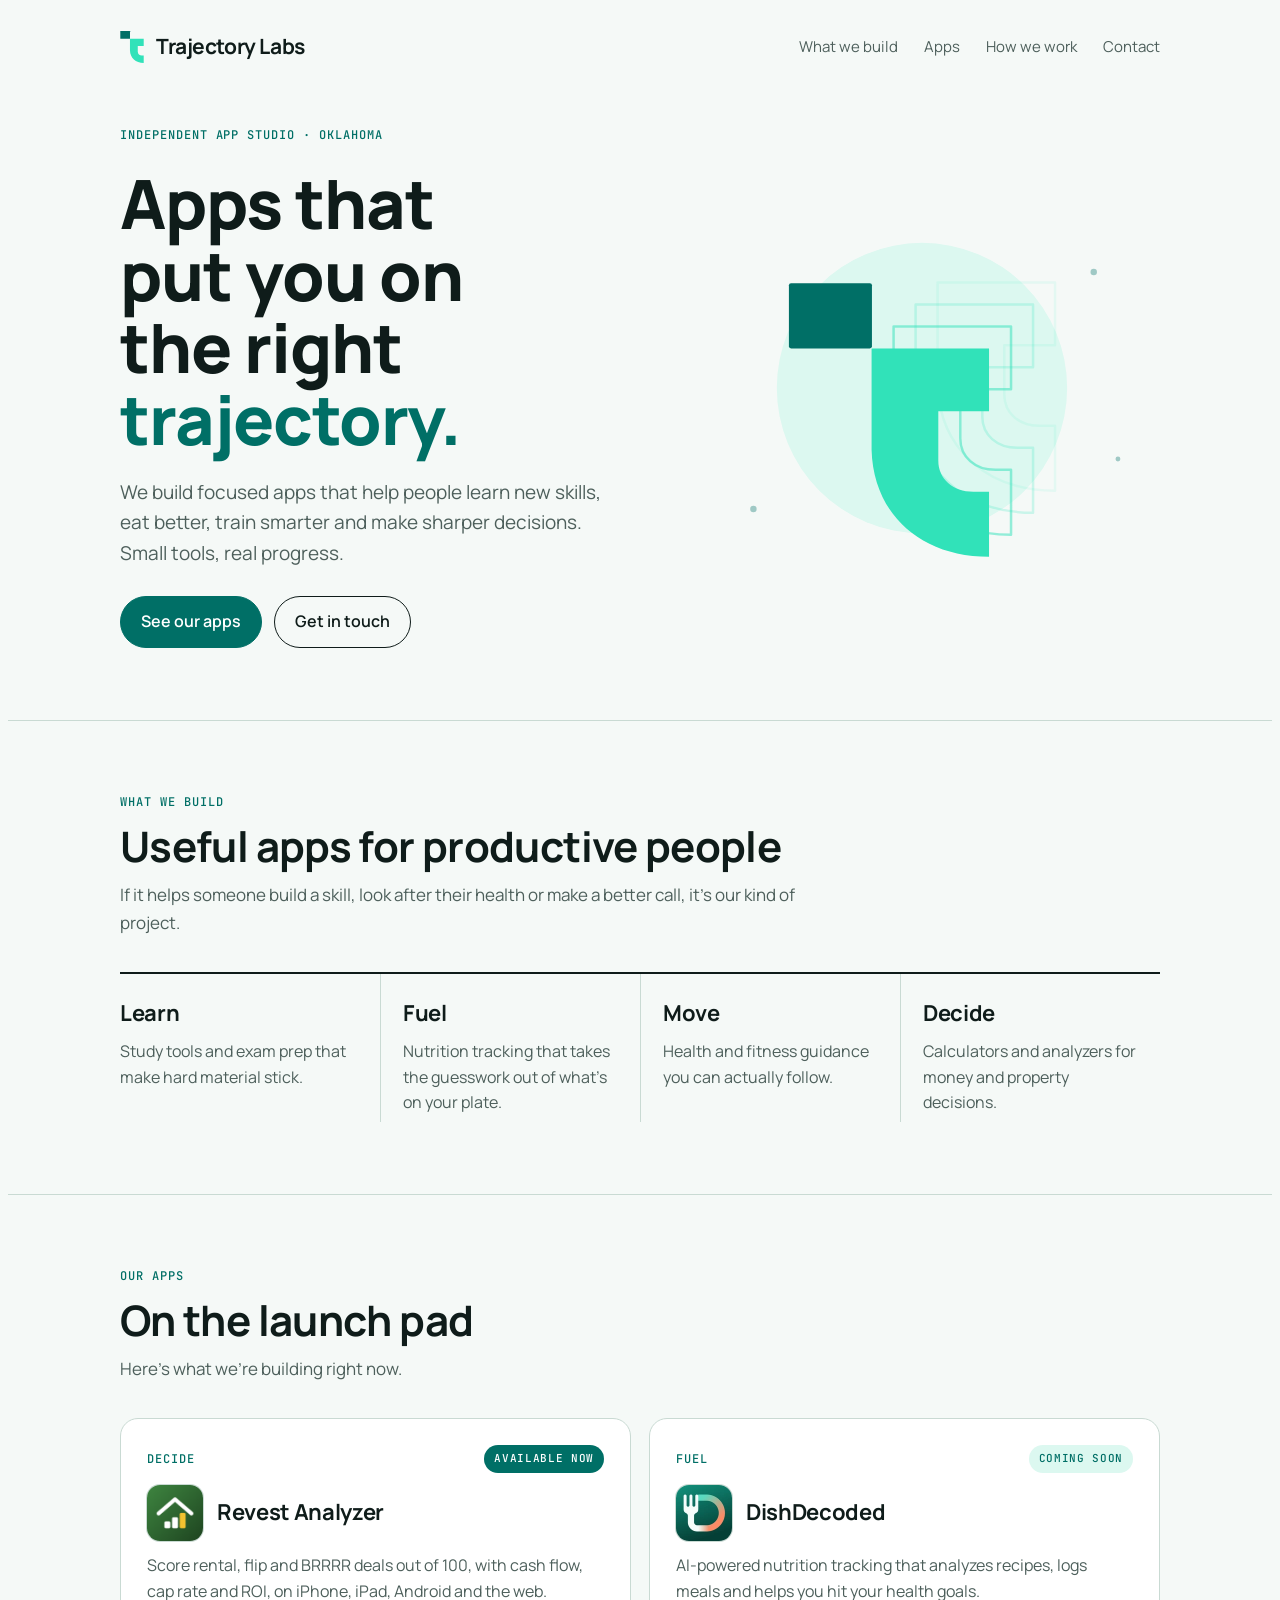
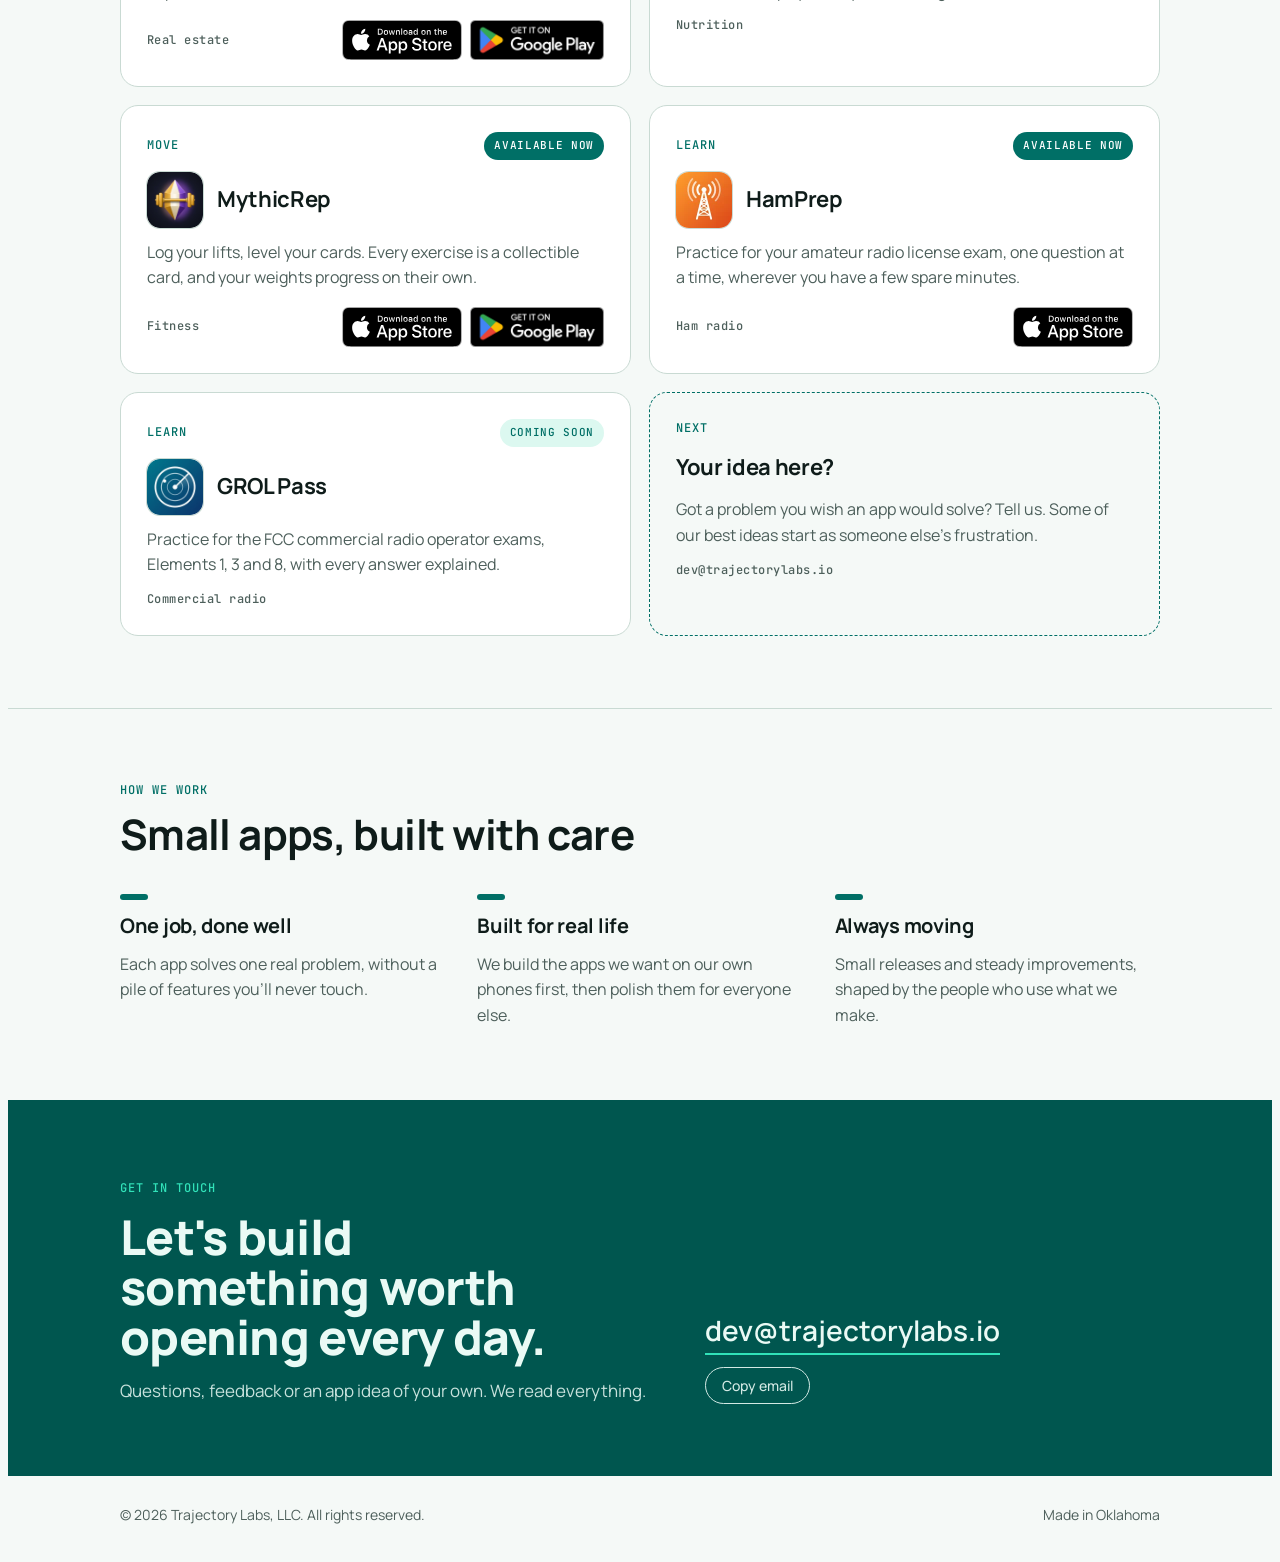
==== commit c15f4c00: "feat: Google Play badges for Revest Analyzer and MythicRep Both Android apps are live on Google Play" ====
--- a/index.html
+++ b/index.html
@@ -157,6 +157,8 @@
 .chip.live { background: var(--teal); color: var(--on-teal); }
 .app-foot { display: flex; align-items: center; justify-content: space-between; gap: 12px; flex-wrap: wrap; margin-top: 4px; }
 .badge img { height: 40px; width: auto; display: block; }
+.stores { position: relative; z-index: 2; display: inline-flex; align-items: center; gap: 8px; flex-wrap: wrap; }
+.store-play img { height: 40px; width: auto; display: block; }
 .app.next { background: transparent; border: 1.5px dashed var(--teal); }
 @media (max-width: 720px) { .apps { grid-template-columns: 1fr; } }
 
@@ -288,8 +290,8 @@
         <article class="app live linked">
           <div class="app-top"><span class="label">Decide</span><span class="chip live">Available now</span></div>
           <div class="app-head"><div class="app-icon"><img src="revest/icon-v13.png" alt="" width="56" height="56" loading="lazy"></div><h3><a class="app-link" href="revest/">Revest Analyzer</a></h3></div>
-          <p>Score rental, flip and BRRRR deals out of 100, with cash flow, cap rate and ROI, on iPhone, iPad and the web.</p>
-          <div class="app-foot"><span class="meta">Real estate</span><a class="store" href="https://apps.apple.com/us/app/revest-analyzer/id6760630054" target="_blank" rel="noopener" aria-label="Revest Analyzer on the App Store"><svg class="badge" xmlns="http://www.w3.org/2000/svg" width="120" height="40" aria-hidden="true" focusable="false" viewBox="0 0 119.66407 40"><g><g><g><path d="M110.13477,0H9.53468c-.3667,0-.729,0-1.09473.002-.30615.002-.60986.00781-.91895.0127A13.21476,13.21476,0,0,0,5.5171.19141a6.66509,6.66509,0,0,0-1.90088.627A6.43779,6.43779,0,0,0,1.99757,1.99707,6.25844,6.25844,0,0,0,.81935,3.61816a6.60119,6.60119,0,0,0-.625,1.90332,12.993,12.993,0,0,0-.1792,2.002C.00587,7.83008.00489,8.1377,0,8.44434V31.5586c.00489.3105.00587.6113.01515.9219a12.99232,12.99232,0,0,0,.1792,2.0019,6.58756,6.58756,0,0,0,.625,1.9043A6.20778,6.20778,0,0,0,1.99757,38.001a6.27445,6.27445,0,0,0,1.61865,1.1787,6.70082,6.70082,0,0,0,1.90088.6308,13.45514,13.45514,0,0,0,2.0039.1768c.30909.0068.6128.0107.91895.0107C8.80567,40,9.168,40,9.53468,40H110.13477c.3594,0,.7246,0,1.084-.002.3047,0,.6172-.0039.9219-.0107a13.279,13.279,0,0,0,2-.1768,6.80432,6.80432,0,0,0,1.9082-.6308,6.27742,6.27742,0,0,0,1.6172-1.1787,6.39482,6.39482,0,0,0,1.1816-1.6143,6.60413,6.60413,0,0,0,.6191-1.9043,13.50643,13.50643,0,0,0,.1856-2.0019c.0039-.3106.0039-.6114.0039-.9219.0078-.3633.0078-.7246.0078-1.0938V9.53613c0-.36621,0-.72949-.0078-1.09179,0-.30664,0-.61426-.0039-.9209a13.5071,13.5071,0,0,0-.1856-2.002,6.6177,6.6177,0,0,0-.6191-1.90332,6.46619,6.46619,0,0,0-2.7988-2.7998,6.76754,6.76754,0,0,0-1.9082-.627,13.04394,13.04394,0,0,0-2-.17676c-.3047-.00488-.6172-.01074-.9219-.01269-.3594-.002-.7246-.002-1.084-.002Z" style="fill: #a6a6a6"/><path d="M8.44483,39.125c-.30468,0-.602-.0039-.90429-.0107a12.68714,12.68714,0,0,1-1.86914-.1631,5.88381,5.88381,0,0,1-1.65674-.5479,5.40573,5.40573,0,0,1-1.397-1.0166,5.32082,5.32082,0,0,1-1.02051-1.3965,5.72186,5.72186,0,0,1-.543-1.6572,12.41351,12.41351,0,0,1-.1665-1.875c-.00634-.2109-.01464-.9131-.01464-.9131V8.44434S.88185,7.75293.8877,7.5498a12.37039,12.37039,0,0,1,.16553-1.87207,5.7555,5.7555,0,0,1,.54346-1.6621A5.37349,5.37349,0,0,1,2.61183,2.61768,5.56543,5.56543,0,0,1,4.01417,1.59521a5.82309,5.82309,0,0,1,1.65332-.54394A12.58589,12.58589,0,0,1,7.543.88721L8.44532.875H111.21387l.9131.0127a12.38493,12.38493,0,0,1,1.8584.16259,5.93833,5.93833,0,0,1,1.6709.54785,5.59374,5.59374,0,0,1,2.415,2.41993,5.76267,5.76267,0,0,1,.5352,1.64892,12.995,12.995,0,0,1,.1738,1.88721c.0029.2832.0029.5874.0029.89014.0079.375.0079.73193.0079,1.09179V30.4648c0,.3633,0,.7178-.0079,1.0752,0,.3252,0,.6231-.0039.9297a12.73126,12.73126,0,0,1-.1709,1.8535,5.739,5.739,0,0,1-.54,1.67,5.48029,5.48029,0,0,1-1.0156,1.3857,5.4129,5.4129,0,0,1-1.3994,1.0225,5.86168,5.86168,0,0,1-1.668.5498,12.54218,12.54218,0,0,1-1.8692.1631c-.2929.0068-.5996.0107-.8974.0107l-1.084.002Z"/></g><g id="_Group_" data-name="&lt;Group&gt;"><g id="_Group_2" data-name="&lt;Group&gt;"><g id="_Group_3" data-name="&lt;Group&gt;"><path id="_Path_" data-name="&lt;Path&gt;" d="M24.76888,20.30068a4.94881,4.94881,0,0,1,2.35656-4.15206,5.06566,5.06566,0,0,0-3.99116-2.15768c-1.67924-.17626-3.30719,1.00483-4.1629,1.00483-.87227,0-2.18977-.98733-3.6085-.95814a5.31529,5.31529,0,0,0-4.47292,2.72787c-1.934,3.34842-.49141,8.26947,1.3612,10.97608.9269,1.32535,2.01018,2.8058,3.42763,2.7533,1.38706-.05753,1.9051-.88448,3.5794-.88448,1.65876,0,2.14479.88448,3.591.8511,1.48838-.02416,2.42613-1.33124,3.32051-2.66914a10.962,10.962,0,0,0,1.51842-3.09251A4.78205,4.78205,0,0,1,24.76888,20.30068Z" style="fill: #fff"/><path id="_Path_2" data-name="&lt;Path&gt;" d="M22.03725,12.21089a4.87248,4.87248,0,0,0,1.11452-3.49062,4.95746,4.95746,0,0,0-3.20758,1.65961,4.63634,4.63634,0,0,0-1.14371,3.36139A4.09905,4.09905,0,0,0,22.03725,12.21089Z" style="fill: #fff"/></g></g><g><path d="M42.30227,27.13965h-4.7334l-1.13672,3.35645H34.42727l4.4834-12.418h2.083l4.4834,12.418H43.438ZM38.0591,25.59082h3.752l-1.84961-5.44727h-.05176Z" style="fill: #fff"/><path d="M55.15969,25.96973c0,2.81348-1.50586,4.62109-3.77832,4.62109a3.0693,3.0693,0,0,1-2.84863-1.584h-.043v4.48438h-1.8584V21.44238H48.4302v1.50586h.03418a3.21162,3.21162,0,0,1,2.88281-1.60059C53.645,21.34766,55.15969,23.16406,55.15969,25.96973Zm-1.91016,0c0-1.833-.94727-3.03809-2.39258-3.03809-1.41992,0-2.375,1.23047-2.375,3.03809,0,1.82422.95508,3.0459,2.375,3.0459C52.30227,29.01563,53.24953,27.81934,53.24953,25.96973Z" style="fill: #fff"/><path d="M65.12453,25.96973c0,2.81348-1.50586,4.62109-3.77832,4.62109a3.0693,3.0693,0,0,1-2.84863-1.584h-.043v4.48438h-1.8584V21.44238H58.395v1.50586h.03418A3.21162,3.21162,0,0,1,61.312,21.34766C63.60988,21.34766,65.12453,23.16406,65.12453,25.96973Zm-1.91016,0c0-1.833-.94727-3.03809-2.39258-3.03809-1.41992,0-2.375,1.23047-2.375,3.03809,0,1.82422.95508,3.0459,2.375,3.0459C62.26711,29.01563,63.21438,27.81934,63.21438,25.96973Z" style="fill: #fff"/><path d="M71.71047,27.03613c.1377,1.23145,1.334,2.04,2.96875,2.04,1.56641,0,2.69336-.80859,2.69336-1.91895,0-.96387-.67969-1.541-2.28906-1.93652l-1.60937-.3877c-2.28027-.55078-3.33887-1.61719-3.33887-3.34766,0-2.14258,1.86719-3.61426,4.51855-3.61426,2.624,0,4.42285,1.47168,4.4834,3.61426h-1.876c-.1123-1.23926-1.13672-1.9873-2.63379-1.9873s-2.52148.75684-2.52148,1.8584c0,.87793.6543,1.39453,2.25488,1.79l1.36816.33594c2.54785.60254,3.60645,1.626,3.60645,3.44238,0,2.32324-1.85059,3.77832-4.79395,3.77832-2.75391,0-4.61328-1.4209-4.7334-3.667Z" style="fill: #fff"/><path d="M83.34621,19.2998v2.14258h1.72168v1.47168H83.34621v4.99121c0,.77539.34473,1.13672,1.10156,1.13672a5.80752,5.80752,0,0,0,.61133-.043v1.46289a5.10351,5.10351,0,0,1-1.03223.08594c-1.833,0-2.54785-.68848-2.54785-2.44434V22.91406H80.16262V21.44238H81.479V19.2998Z" style="fill: #fff"/><path d="M86.065,25.96973c0-2.84863,1.67773-4.63867,4.29395-4.63867,2.625,0,4.29492,1.79,4.29492,4.63867,0,2.85645-1.66113,4.63867-4.29492,4.63867C87.72609,30.6084,86.065,28.82617,86.065,25.96973Zm6.69531,0c0-1.9541-.89551-3.10742-2.40137-3.10742s-2.40039,1.16211-2.40039,3.10742c0,1.96191.89453,3.10645,2.40039,3.10645S92.76027,27.93164,92.76027,25.96973Z" style="fill: #fff"/><path d="M96.18606,21.44238h1.77246v1.541h.043a2.1594,2.1594,0,0,1,2.17773-1.63574,2.86616,2.86616,0,0,1,.63672.06934v1.73828a2.59794,2.59794,0,0,0-.835-.1123,1.87264,1.87264,0,0,0-1.93652,2.083v5.37012h-1.8584Z" style="fill: #fff"/><path d="M109.3843,27.83691c-.25,1.64355-1.85059,2.77148-3.89844,2.77148-2.63379,0-4.26855-1.76465-4.26855-4.5957,0-2.83984,1.64355-4.68164,4.19043-4.68164,2.50488,0,4.08008,1.7207,4.08008,4.46582v.63672h-6.39453v.1123a2.358,2.358,0,0,0,2.43555,2.56445,2.04834,2.04834,0,0,0,2.09082-1.27344Zm-6.28223-2.70215h4.52637a2.1773,2.1773,0,0,0-2.2207-2.29785A2.292,2.292,0,0,0,103.10207,25.13477Z" style="fill: #fff"/></g></g></g><g id="_Group_4" data-name="&lt;Group&gt;"><g><path d="M37.82619,8.731a2.63964,2.63964,0,0,1,2.80762,2.96484c0,1.90625-1.03027,3.002-2.80762,3.002H35.67092V8.731Zm-1.22852,5.123h1.125a1.87588,1.87588,0,0,0,1.96777-2.146,1.881,1.881,0,0,0-1.96777-2.13379h-1.125Z" style="fill: #fff"/><path d="M41.68068,12.44434a2.13323,2.13323,0,1,1,4.24707,0,2.13358,2.13358,0,1,1-4.24707,0Zm3.333,0c0-.97607-.43848-1.54687-1.208-1.54687-.77246,0-1.207.5708-1.207,1.54688,0,.98389.43457,1.55029,1.207,1.55029C44.57522,13.99463,45.01369,13.42432,45.01369,12.44434Z" style="fill: #fff"/><path d="M51.57326,14.69775h-.92187l-.93066-3.31641h-.07031l-.92676,3.31641h-.91309l-1.24121-4.50293h.90137l.80664,3.436h.06641l.92578-3.436h.85254l.92578,3.436h.07031l.80273-3.436h.88867Z" style="fill: #fff"/><path d="M53.85354,10.19482H54.709v.71533h.06641a1.348,1.348,0,0,1,1.34375-.80225,1.46456,1.46456,0,0,1,1.55859,1.6748v2.915h-.88867V12.00586c0-.72363-.31445-1.0835-.97168-1.0835a1.03294,1.03294,0,0,0-1.0752,1.14111v2.63428h-.88867Z" style="fill: #fff"/><path d="M59.09377,8.437h.88867v6.26074h-.88867Z" style="fill: #fff"/><path d="M61.21779,12.44434a2.13346,2.13346,0,1,1,4.24756,0,2.1338,2.1338,0,1,1-4.24756,0Zm3.333,0c0-.97607-.43848-1.54687-1.208-1.54687-.77246,0-1.207.5708-1.207,1.54688,0,.98389.43457,1.55029,1.207,1.55029C64.11232,13.99463,64.5508,13.42432,64.5508,12.44434Z" style="fill: #fff"/><path d="M66.4009,13.42432c0-.81055.60352-1.27783,1.6748-1.34424l1.21973-.07031v-.38867c0-.47559-.31445-.74414-.92187-.74414-.49609,0-.83984.18213-.93848.50049h-.86035c.09082-.77344.81836-1.26953,1.83984-1.26953,1.12891,0,1.76563.562,1.76563,1.51318v3.07666h-.85547v-.63281h-.07031a1.515,1.515,0,0,1-1.35254.707A1.36026,1.36026,0,0,1,66.4009,13.42432Zm2.89453-.38477v-.37646l-1.09961.07031c-.62012.0415-.90137.25244-.90137.64941,0,.40527.35156.64111.835.64111A1.0615,1.0615,0,0,0,69.29543,13.03955Z" style="fill: #fff"/><path d="M71.34816,12.44434c0-1.42285.73145-2.32422,1.86914-2.32422a1.484,1.484,0,0,1,1.38086.79h.06641V8.437h.88867v6.26074h-.85156v-.71143h-.07031a1.56284,1.56284,0,0,1-1.41406.78564C72.0718,14.772,71.34816,13.87061,71.34816,12.44434Zm.918,0c0,.95508.4502,1.52979,1.20313,1.52979.749,0,1.21191-.583,1.21191-1.52588,0-.93848-.46777-1.52979-1.21191-1.52979C72.72121,10.91846,72.26613,11.49707,72.26613,12.44434Z" style="fill: #fff"/><path d="M79.23,12.44434a2.13323,2.13323,0,1,1,4.24707,0,2.13358,2.13358,0,1,1-4.24707,0Zm3.333,0c0-.97607-.43848-1.54687-1.208-1.54687-.77246,0-1.207.5708-1.207,1.54688,0,.98389.43457,1.55029,1.207,1.55029C82.12453,13.99463,82.563,13.42432,82.563,12.44434Z" style="fill: #fff"/><path d="M84.66945,10.19482h.85547v.71533h.06641a1.348,1.348,0,0,1,1.34375-.80225,1.46456,1.46456,0,0,1,1.55859,1.6748v2.915H87.605V12.00586c0-.72363-.31445-1.0835-.97168-1.0835a1.03294,1.03294,0,0,0-1.0752,1.14111v2.63428h-.88867Z" style="fill: #fff"/><path d="M93.51516,9.07373v1.1416h.97559v.74854h-.97559V13.2793c0,.47168.19434.67822.63672.67822a2.96657,2.96657,0,0,0,.33887-.02051v.74023a2.9155,2.9155,0,0,1-.4834.04541c-.98828,0-1.38184-.34766-1.38184-1.21582v-2.543h-.71484v-.74854h.71484V9.07373Z" style="fill: #fff"/><path d="M95.70461,8.437h.88086v2.48145h.07031a1.3856,1.3856,0,0,1,1.373-.80664,1.48339,1.48339,0,0,1,1.55078,1.67871v2.90723H98.69v-2.688c0-.71924-.335-1.0835-.96289-1.0835a1.05194,1.05194,0,0,0-1.13379,1.1416v2.62988h-.88867Z" style="fill: #fff"/><path d="M104.76125,13.48193a1.828,1.828,0,0,1-1.95117,1.30273A2.04531,2.04531,0,0,1,100.73,12.46045a2.07685,2.07685,0,0,1,2.07617-2.35254c1.25293,0,2.00879.856,2.00879,2.27V12.688h-3.17969v.0498a1.1902,1.1902,0,0,0,1.19922,1.29,1.07934,1.07934,0,0,0,1.07129-.5459Zm-3.126-1.45117h2.27441a1.08647,1.08647,0,0,0-1.1084-1.1665A1.15162,1.15162,0,0,0,101.63527,12.03076Z" style="fill: #fff"/></g></g></g></svg></a></div>
+          <p>Score rental, flip and BRRRR deals out of 100, with cash flow, cap rate and ROI, on iPhone, iPad, Android and the web.</p>
+          <div class="app-foot"><span class="meta">Real estate</span><span class="stores"><a class="store" href="https://apps.apple.com/us/app/revest-analyzer/id6760630054" target="_blank" rel="noopener" aria-label="Revest Analyzer on the App Store"><svg class="badge" xmlns="http://www.w3.org/2000/svg" width="120" height="40" aria-hidden="true" focusable="false" viewBox="0 0 119.66407 40"><g><g><g><path d="M110.13477,0H9.53468c-.3667,0-.729,0-1.09473.002-.30615.002-.60986.00781-.91895.0127A13.21476,13.21476,0,0,0,5.5171.19141a6.66509,6.66509,0,0,0-1.90088.627A6.43779,6.43779,0,0,0,1.99757,1.99707,6.25844,6.25844,0,0,0,.81935,3.61816a6.60119,6.60119,0,0,0-.625,1.90332,12.993,12.993,0,0,0-.1792,2.002C.00587,7.83008.00489,8.1377,0,8.44434V31.5586c.00489.3105.00587.6113.01515.9219a12.99232,12.99232,0,0,0,.1792,2.0019,6.58756,6.58756,0,0,0,.625,1.9043A6.20778,6.20778,0,0,0,1.99757,38.001a6.27445,6.27445,0,0,0,1.61865,1.1787,6.70082,6.70082,0,0,0,1.90088.6308,13.45514,13.45514,0,0,0,2.0039.1768c.30909.0068.6128.0107.91895.0107C8.80567,40,9.168,40,9.53468,40H110.13477c.3594,0,.7246,0,1.084-.002.3047,0,.6172-.0039.9219-.0107a13.279,13.279,0,0,0,2-.1768,6.80432,6.80432,0,0,0,1.9082-.6308,6.27742,6.27742,0,0,0,1.6172-1.1787,6.39482,6.39482,0,0,0,1.1816-1.6143,6.60413,6.60413,0,0,0,.6191-1.9043,13.50643,13.50643,0,0,0,.1856-2.0019c.0039-.3106.0039-.6114.0039-.9219.0078-.3633.0078-.7246.0078-1.0938V9.53613c0-.36621,0-.72949-.0078-1.09179,0-.30664,0-.61426-.0039-.9209a13.5071,13.5071,0,0,0-.1856-2.002,6.6177,6.6177,0,0,0-.6191-1.90332,6.46619,6.46619,0,0,0-2.7988-2.7998,6.76754,6.76754,0,0,0-1.9082-.627,13.04394,13.04394,0,0,0-2-.17676c-.3047-.00488-.6172-.01074-.9219-.01269-.3594-.002-.7246-.002-1.084-.002Z" style="fill: #a6a6a6"/><path d="M8.44483,39.125c-.30468,0-.602-.0039-.90429-.0107a12.68714,12.68714,0,0,1-1.86914-.1631,5.88381,5.88381,0,0,1-1.65674-.5479,5.40573,5.40573,0,0,1-1.397-1.0166,5.32082,5.32082,0,0,1-1.02051-1.3965,5.72186,5.72186,0,0,1-.543-1.6572,12.41351,12.41351,0,0,1-.1665-1.875c-.00634-.2109-.01464-.9131-.01464-.9131V8.44434S.88185,7.75293.8877,7.5498a12.37039,12.37039,0,0,1,.16553-1.87207,5.7555,5.7555,0,0,1,.54346-1.6621A5.37349,5.37349,0,0,1,2.61183,2.61768,5.56543,5.56543,0,0,1,4.01417,1.59521a5.82309,5.82309,0,0,1,1.65332-.54394A12.58589,12.58589,0,0,1,7.543.88721L8.44532.875H111.21387l.9131.0127a12.38493,12.38493,0,0,1,1.8584.16259,5.93833,5.93833,0,0,1,1.6709.54785,5.59374,5.59374,0,0,1,2.415,2.41993,5.76267,5.76267,0,0,1,.5352,1.64892,12.995,12.995,0,0,1,.1738,1.88721c.0029.2832.0029.5874.0029.89014.0079.375.0079.73193.0079,1.09179V30.4648c0,.3633,0,.7178-.0079,1.0752,0,.3252,0,.6231-.0039.9297a12.73126,12.73126,0,0,1-.1709,1.8535,5.739,5.739,0,0,1-.54,1.67,5.48029,5.48029,0,0,1-1.0156,1.3857,5.4129,5.4129,0,0,1-1.3994,1.0225,5.86168,5.86168,0,0,1-1.668.5498,12.54218,12.54218,0,0,1-1.8692.1631c-.2929.0068-.5996.0107-.8974.0107l-1.084.002Z"/></g><g id="_Group_" data-name="&lt;Group&gt;"><g id="_Group_2" data-name="&lt;Group&gt;"><g id="_Group_3" data-name="&lt;Group&gt;"><path id="_Path_" data-name="&lt;Path&gt;" d="M24.76888,20.30068a4.94881,4.94881,0,0,1,2.35656-4.15206,5.06566,5.06566,0,0,0-3.99116-2.15768c-1.67924-.17626-3.30719,1.00483-4.1629,1.00483-.87227,0-2.18977-.98733-3.6085-.95814a5.31529,5.31529,0,0,0-4.47292,2.72787c-1.934,3.34842-.49141,8.26947,1.3612,10.97608.9269,1.32535,2.01018,2.8058,3.42763,2.7533,1.38706-.05753,1.9051-.88448,3.5794-.88448,1.65876,0,2.14479.88448,3.591.8511,1.48838-.02416,2.42613-1.33124,3.32051-2.66914a10.962,10.962,0,0,0,1.51842-3.09251A4.78205,4.78205,0,0,1,24.76888,20.30068Z" style="fill: #fff"/><path id="_Path_2" data-name="&lt;Path&gt;" d="M22.03725,12.21089a4.87248,4.87248,0,0,0,1.11452-3.49062,4.95746,4.95746,0,0,0-3.20758,1.65961,4.63634,4.63634,0,0,0-1.14371,3.36139A4.09905,4.09905,0,0,0,22.03725,12.21089Z" style="fill: #fff"/></g></g><g><path d="M42.30227,27.13965h-4.7334l-1.13672,3.35645H34.42727l4.4834-12.418h2.083l4.4834,12.418H43.438ZM38.0591,25.59082h3.752l-1.84961-5.44727h-.05176Z" style="fill: #fff"/><path d="M55.15969,25.96973c0,2.81348-1.50586,4.62109-3.77832,4.62109a3.0693,3.0693,0,0,1-2.84863-1.584h-.043v4.48438h-1.8584V21.44238H48.4302v1.50586h.03418a3.21162,3.21162,0,0,1,2.88281-1.60059C53.645,21.34766,55.15969,23.16406,55.15969,25.96973Zm-1.91016,0c0-1.833-.94727-3.03809-2.39258-3.03809-1.41992,0-2.375,1.23047-2.375,3.03809,0,1.82422.95508,3.0459,2.375,3.0459C52.30227,29.01563,53.24953,27.81934,53.24953,25.96973Z" style="fill: #fff"/><path d="M65.12453,25.96973c0,2.81348-1.50586,4.62109-3.77832,4.62109a3.0693,3.0693,0,0,1-2.84863-1.584h-.043v4.48438h-1.8584V21.44238H58.395v1.50586h.03418A3.21162,3.21162,0,0,1,61.312,21.34766C63.60988,21.34766,65.12453,23.16406,65.12453,25.96973Zm-1.91016,0c0-1.833-.94727-3.03809-2.39258-3.03809-1.41992,0-2.375,1.23047-2.375,3.03809,0,1.82422.95508,3.0459,2.375,3.0459C62.26711,29.01563,63.21438,27.81934,63.21438,25.96973Z" style="fill: #fff"/><path d="M71.71047,27.03613c.1377,1.23145,1.334,2.04,2.96875,2.04,1.56641,0,2.69336-.80859,2.69336-1.91895,0-.96387-.67969-1.541-2.28906-1.93652l-1.60937-.3877c-2.28027-.55078-3.33887-1.61719-3.33887-3.34766,0-2.14258,1.86719-3.61426,4.51855-3.61426,2.624,0,4.42285,1.47168,4.4834,3.61426h-1.876c-.1123-1.23926-1.13672-1.9873-2.63379-1.9873s-2.52148.75684-2.52148,1.8584c0,.87793.6543,1.39453,2.25488,1.79l1.36816.33594c2.54785.60254,3.60645,1.626,3.60645,3.44238,0,2.32324-1.85059,3.77832-4.79395,3.77832-2.75391,0-4.61328-1.4209-4.7334-3.667Z" style="fill: #fff"/><path d="M83.34621,19.2998v2.14258h1.72168v1.47168H83.34621v4.99121c0,.77539.34473,1.13672,1.10156,1.13672a5.80752,5.80752,0,0,0,.61133-.043v1.46289a5.10351,5.10351,0,0,1-1.03223.08594c-1.833,0-2.54785-.68848-2.54785-2.44434V22.91406H80.16262V21.44238H81.479V19.2998Z" style="fill: #fff"/><path d="M86.065,25.96973c0-2.84863,1.67773-4.63867,4.29395-4.63867,2.625,0,4.29492,1.79,4.29492,4.63867,0,2.85645-1.66113,4.63867-4.29492,4.63867C87.72609,30.6084,86.065,28.82617,86.065,25.96973Zm6.69531,0c0-1.9541-.89551-3.10742-2.40137-3.10742s-2.40039,1.16211-2.40039,3.10742c0,1.96191.89453,3.10645,2.40039,3.10645S92.76027,27.93164,92.76027,25.96973Z" style="fill: #fff"/><path d="M96.18606,21.44238h1.77246v1.541h.043a2.1594,2.1594,0,0,1,2.17773-1.63574,2.86616,2.86616,0,0,1,.63672.06934v1.73828a2.59794,2.59794,0,0,0-.835-.1123,1.87264,1.87264,0,0,0-1.93652,2.083v5.37012h-1.8584Z" style="fill: #fff"/><path d="M109.3843,27.83691c-.25,1.64355-1.85059,2.77148-3.89844,2.77148-2.63379,0-4.26855-1.76465-4.26855-4.5957,0-2.83984,1.64355-4.68164,4.19043-4.68164,2.50488,0,4.08008,1.7207,4.08008,4.46582v.63672h-6.39453v.1123a2.358,2.358,0,0,0,2.43555,2.56445,2.04834,2.04834,0,0,0,2.09082-1.27344Zm-6.28223-2.70215h4.52637a2.1773,2.1773,0,0,0-2.2207-2.29785A2.292,2.292,0,0,0,103.10207,25.13477Z" style="fill: #fff"/></g></g></g><g id="_Group_4" data-name="&lt;Group&gt;"><g><path d="M37.82619,8.731a2.63964,2.63964,0,0,1,2.80762,2.96484c0,1.90625-1.03027,3.002-2.80762,3.002H35.67092V8.731Zm-1.22852,5.123h1.125a1.87588,1.87588,0,0,0,1.96777-2.146,1.881,1.881,0,0,0-1.96777-2.13379h-1.125Z" style="fill: #fff"/><path d="M41.68068,12.44434a2.13323,2.13323,0,1,1,4.24707,0,2.13358,2.13358,0,1,1-4.24707,0Zm3.333,0c0-.97607-.43848-1.54687-1.208-1.54687-.77246,0-1.207.5708-1.207,1.54688,0,.98389.43457,1.55029,1.207,1.55029C44.57522,13.99463,45.01369,13.42432,45.01369,12.44434Z" style="fill: #fff"/><path d="M51.57326,14.69775h-.92187l-.93066-3.31641h-.07031l-.92676,3.31641h-.91309l-1.24121-4.50293h.90137l.80664,3.436h.06641l.92578-3.436h.85254l.92578,3.436h.07031l.80273-3.436h.88867Z" style="fill: #fff"/><path d="M53.85354,10.19482H54.709v.71533h.06641a1.348,1.348,0,0,1,1.34375-.80225,1.46456,1.46456,0,0,1,1.55859,1.6748v2.915h-.88867V12.00586c0-.72363-.31445-1.0835-.97168-1.0835a1.03294,1.03294,0,0,0-1.0752,1.14111v2.63428h-.88867Z" style="fill: #fff"/><path d="M59.09377,8.437h.88867v6.26074h-.88867Z" style="fill: #fff"/><path d="M61.21779,12.44434a2.13346,2.13346,0,1,1,4.24756,0,2.1338,2.1338,0,1,1-4.24756,0Zm3.333,0c0-.97607-.43848-1.54687-1.208-1.54687-.77246,0-1.207.5708-1.207,1.54688,0,.98389.43457,1.55029,1.207,1.55029C64.11232,13.99463,64.5508,13.42432,64.5508,12.44434Z" style="fill: #fff"/><path d="M66.4009,13.42432c0-.81055.60352-1.27783,1.6748-1.34424l1.21973-.07031v-.38867c0-.47559-.31445-.74414-.92187-.74414-.49609,0-.83984.18213-.93848.50049h-.86035c.09082-.77344.81836-1.26953,1.83984-1.26953,1.12891,0,1.76563.562,1.76563,1.51318v3.07666h-.85547v-.63281h-.07031a1.515,1.515,0,0,1-1.35254.707A1.36026,1.36026,0,0,1,66.4009,13.42432Zm2.89453-.38477v-.37646l-1.09961.07031c-.62012.0415-.90137.25244-.90137.64941,0,.40527.35156.64111.835.64111A1.0615,1.0615,0,0,0,69.29543,13.03955Z" style="fill: #fff"/><path d="M71.34816,12.44434c0-1.42285.73145-2.32422,1.86914-2.32422a1.484,1.484,0,0,1,1.38086.79h.06641V8.437h.88867v6.26074h-.85156v-.71143h-.07031a1.56284,1.56284,0,0,1-1.41406.78564C72.0718,14.772,71.34816,13.87061,71.34816,12.44434Zm.918,0c0,.95508.4502,1.52979,1.20313,1.52979.749,0,1.21191-.583,1.21191-1.52588,0-.93848-.46777-1.52979-1.21191-1.52979C72.72121,10.91846,72.26613,11.49707,72.26613,12.44434Z" style="fill: #fff"/><path d="M79.23,12.44434a2.13323,2.13323,0,1,1,4.24707,0,2.13358,2.13358,0,1,1-4.24707,0Zm3.333,0c0-.97607-.43848-1.54687-1.208-1.54687-.77246,0-1.207.5708-1.207,1.54688,0,.98389.43457,1.55029,1.207,1.55029C82.12453,13.99463,82.563,13.42432,82.563,12.44434Z" style="fill: #fff"/><path d="M84.66945,10.19482h.85547v.71533h.06641a1.348,1.348,0,0,1,1.34375-.80225,1.46456,1.46456,0,0,1,1.55859,1.6748v2.915H87.605V12.00586c0-.72363-.31445-1.0835-.97168-1.0835a1.03294,1.03294,0,0,0-1.0752,1.14111v2.63428h-.88867Z" style="fill: #fff"/><path d="M93.51516,9.07373v1.1416h.97559v.74854h-.97559V13.2793c0,.47168.19434.67822.63672.67822a2.96657,2.96657,0,0,0,.33887-.02051v.74023a2.9155,2.9155,0,0,1-.4834.04541c-.98828,0-1.38184-.34766-1.38184-1.21582v-2.543h-.71484v-.74854h.71484V9.07373Z" style="fill: #fff"/><path d="M95.70461,8.437h.88086v2.48145h.07031a1.3856,1.3856,0,0,1,1.373-.80664,1.48339,1.48339,0,0,1,1.55078,1.67871v2.90723H98.69v-2.688c0-.71924-.335-1.0835-.96289-1.0835a1.05194,1.05194,0,0,0-1.13379,1.1416v2.62988h-.88867Z" style="fill: #fff"/><path d="M104.76125,13.48193a1.828,1.828,0,0,1-1.95117,1.30273A2.04531,2.04531,0,0,1,100.73,12.46045a2.07685,2.07685,0,0,1,2.07617-2.35254c1.25293,0,2.00879.856,2.00879,2.27V12.688h-3.17969v.0498a1.1902,1.1902,0,0,0,1.19922,1.29,1.07934,1.07934,0,0,0,1.07129-.5459Zm-3.126-1.45117h2.27441a1.08647,1.08647,0,0,0-1.1084-1.1665A1.15162,1.15162,0,0,0,101.63527,12.03076Z" style="fill: #fff"/></g></g></g></svg></a><a class="store store-play" href="https://play.google.com/store/apps/details?id=com.trajectorylabs.revest" target="_blank" rel="noopener" aria-label="Revest Analyzer on Google Play"><img src="shared/google-play-badge.png" alt="" width="134" height="40" loading="lazy"></a></span></div>
         </article>
         <article class="app linked">
           <div class="app-top"><span class="label">Fuel</span><span class="chip">Coming soon</span></div>
@@ -301,7 +303,7 @@
           <div class="app-top"><span class="label">Move</span><span class="chip live">Available now</span></div>
           <div class="app-head"><div class="app-icon"><img src="mythic-rep/assets/app-icon.webp" alt="" width="56" height="56" loading="lazy"></div><h3><a class="app-link" href="mythic-rep/">MythicRep</a></h3></div>
           <p>Log your lifts, level your cards. Every exercise is a collectible card, and your weights progress on their own.</p>
-          <div class="app-foot"><span class="meta">Fitness</span><a class="store" href="https://apps.apple.com/us/app/mythicrep-workout-tracker/id6826918978" target="_blank" rel="noopener" aria-label="MythicRep on the App Store"><svg class="badge" xmlns="http://www.w3.org/2000/svg" width="120" height="40" aria-hidden="true" focusable="false" viewBox="0 0 119.66407 40"><g><g><g><path d="M110.13477,0H9.53468c-.3667,0-.729,0-1.09473.002-.30615.002-.60986.00781-.91895.0127A13.21476,13.21476,0,0,0,5.5171.19141a6.66509,6.66509,0,0,0-1.90088.627A6.43779,6.43779,0,0,0,1.99757,1.99707,6.25844,6.25844,0,0,0,.81935,3.61816a6.60119,6.60119,0,0,0-.625,1.90332,12.993,12.993,0,0,0-.1792,2.002C.00587,7.83008.00489,8.1377,0,8.44434V31.5586c.00489.3105.00587.6113.01515.9219a12.99232,12.99232,0,0,0,.1792,2.0019,6.58756,6.58756,0,0,0,.625,1.9043A6.20778,6.20778,0,0,0,1.99757,38.001a6.27445,6.27445,0,0,0,1.61865,1.1787,6.70082,6.70082,0,0,0,1.90088.6308,13.45514,13.45514,0,0,0,2.0039.1768c.30909.0068.6128.0107.91895.0107C8.80567,40,9.168,40,9.53468,40H110.13477c.3594,0,.7246,0,1.084-.002.3047,0,.6172-.0039.9219-.0107a13.279,13.279,0,0,0,2-.1768,6.80432,6.80432,0,0,0,1.9082-.6308,6.27742,6.27742,0,0,0,1.6172-1.1787,6.39482,6.39482,0,0,0,1.1816-1.6143,6.60413,6.60413,0,0,0,.6191-1.9043,13.50643,13.50643,0,0,0,.1856-2.0019c.0039-.3106.0039-.6114.0039-.9219.0078-.3633.0078-.7246.0078-1.0938V9.53613c0-.36621,0-.72949-.0078-1.09179,0-.30664,0-.61426-.0039-.9209a13.5071,13.5071,0,0,0-.1856-2.002,6.6177,6.6177,0,0,0-.6191-1.90332,6.46619,6.46619,0,0,0-2.7988-2.7998,6.76754,6.76754,0,0,0-1.9082-.627,13.04394,13.04394,0,0,0-2-.17676c-.3047-.00488-.6172-.01074-.9219-.01269-.3594-.002-.7246-.002-1.084-.002Z" style="fill: #a6a6a6"/><path d="M8.44483,39.125c-.30468,0-.602-.0039-.90429-.0107a12.68714,12.68714,0,0,1-1.86914-.1631,5.88381,5.88381,0,0,1-1.65674-.5479,5.40573,5.40573,0,0,1-1.397-1.0166,5.32082,5.32082,0,0,1-1.02051-1.3965,5.72186,5.72186,0,0,1-.543-1.6572,12.41351,12.41351,0,0,1-.1665-1.875c-.00634-.2109-.01464-.9131-.01464-.9131V8.44434S.88185,7.75293.8877,7.5498a12.37039,12.37039,0,0,1,.16553-1.87207,5.7555,5.7555,0,0,1,.54346-1.6621A5.37349,5.37349,0,0,1,2.61183,2.61768,5.56543,5.56543,0,0,1,4.01417,1.59521a5.82309,5.82309,0,0,1,1.65332-.54394A12.58589,12.58589,0,0,1,7.543.88721L8.44532.875H111.21387l.9131.0127a12.38493,12.38493,0,0,1,1.8584.16259,5.93833,5.93833,0,0,1,1.6709.54785,5.59374,5.59374,0,0,1,2.415,2.41993,5.76267,5.76267,0,0,1,.5352,1.64892,12.995,12.995,0,0,1,.1738,1.88721c.0029.2832.0029.5874.0029.89014.0079.375.0079.73193.0079,1.09179V30.4648c0,.3633,0,.7178-.0079,1.0752,0,.3252,0,.6231-.0039.9297a12.73126,12.73126,0,0,1-.1709,1.8535,5.739,5.739,0,0,1-.54,1.67,5.48029,5.48029,0,0,1-1.0156,1.3857,5.4129,5.4129,0,0,1-1.3994,1.0225,5.86168,5.86168,0,0,1-1.668.5498,12.54218,12.54218,0,0,1-1.8692.1631c-.2929.0068-.5996.0107-.8974.0107l-1.084.002Z"/></g><g id="_Group_" data-name="&lt;Group&gt;"><g id="_Group_2" data-name="&lt;Group&gt;"><g id="_Group_3" data-name="&lt;Group&gt;"><path id="_Path_" data-name="&lt;Path&gt;" d="M24.76888,20.30068a4.94881,4.94881,0,0,1,2.35656-4.15206,5.06566,5.06566,0,0,0-3.99116-2.15768c-1.67924-.17626-3.30719,1.00483-4.1629,1.00483-.87227,0-2.18977-.98733-3.6085-.95814a5.31529,5.31529,0,0,0-4.47292,2.72787c-1.934,3.34842-.49141,8.26947,1.3612,10.97608.9269,1.32535,2.01018,2.8058,3.42763,2.7533,1.38706-.05753,1.9051-.88448,3.5794-.88448,1.65876,0,2.14479.88448,3.591.8511,1.48838-.02416,2.42613-1.33124,3.32051-2.66914a10.962,10.962,0,0,0,1.51842-3.09251A4.78205,4.78205,0,0,1,24.76888,20.30068Z" style="fill: #fff"/><path id="_Path_2" data-name="&lt;Path&gt;" d="M22.03725,12.21089a4.87248,4.87248,0,0,0,1.11452-3.49062,4.95746,4.95746,0,0,0-3.20758,1.65961,4.63634,4.63634,0,0,0-1.14371,3.36139A4.09905,4.09905,0,0,0,22.03725,12.21089Z" style="fill: #fff"/></g></g><g><path d="M42.30227,27.13965h-4.7334l-1.13672,3.35645H34.42727l4.4834-12.418h2.083l4.4834,12.418H43.438ZM38.0591,25.59082h3.752l-1.84961-5.44727h-.05176Z" style="fill: #fff"/><path d="M55.15969,25.96973c0,2.81348-1.50586,4.62109-3.77832,4.62109a3.0693,3.0693,0,0,1-2.84863-1.584h-.043v4.48438h-1.8584V21.44238H48.4302v1.50586h.03418a3.21162,3.21162,0,0,1,2.88281-1.60059C53.645,21.34766,55.15969,23.16406,55.15969,25.96973Zm-1.91016,0c0-1.833-.94727-3.03809-2.39258-3.03809-1.41992,0-2.375,1.23047-2.375,3.03809,0,1.82422.95508,3.0459,2.375,3.0459C52.30227,29.01563,53.24953,27.81934,53.24953,25.96973Z" style="fill: #fff"/><path d="M65.12453,25.96973c0,2.81348-1.50586,4.62109-3.77832,4.62109a3.0693,3.0693,0,0,1-2.84863-1.584h-.043v4.48438h-1.8584V21.44238H58.395v1.50586h.03418A3.21162,3.21162,0,0,1,61.312,21.34766C63.60988,21.34766,65.12453,23.16406,65.12453,25.96973Zm-1.91016,0c0-1.833-.94727-3.03809-2.39258-3.03809-1.41992,0-2.375,1.23047-2.375,3.03809,0,1.82422.95508,3.0459,2.375,3.0459C62.26711,29.01563,63.21438,27.81934,63.21438,25.96973Z" style="fill: #fff"/><path d="M71.71047,27.03613c.1377,1.23145,1.334,2.04,2.96875,2.04,1.56641,0,2.69336-.80859,2.69336-1.91895,0-.96387-.67969-1.541-2.28906-1.93652l-1.60937-.3877c-2.28027-.55078-3.33887-1.61719-3.33887-3.34766,0-2.14258,1.86719-3.61426,4.51855-3.61426,2.624,0,4.42285,1.47168,4.4834,3.61426h-1.876c-.1123-1.23926-1.13672-1.9873-2.63379-1.9873s-2.52148.75684-2.52148,1.8584c0,.87793.6543,1.39453,2.25488,1.79l1.36816.33594c2.54785.60254,3.60645,1.626,3.60645,3.44238,0,2.32324-1.85059,3.77832-4.79395,3.77832-2.75391,0-4.61328-1.4209-4.7334-3.667Z" style="fill: #fff"/><path d="M83.34621,19.2998v2.14258h1.72168v1.47168H83.34621v4.99121c0,.77539.34473,1.13672,1.10156,1.13672a5.80752,5.80752,0,0,0,.61133-.043v1.46289a5.10351,5.10351,0,0,1-1.03223.08594c-1.833,0-2.54785-.68848-2.54785-2.44434V22.91406H80.16262V21.44238H81.479V19.2998Z" style="fill: #fff"/><path d="M86.065,25.96973c0-2.84863,1.67773-4.63867,4.29395-4.63867,2.625,0,4.29492,1.79,4.29492,4.63867,0,2.85645-1.66113,4.63867-4.29492,4.63867C87.72609,30.6084,86.065,28.82617,86.065,25.96973Zm6.69531,0c0-1.9541-.89551-3.10742-2.40137-3.10742s-2.40039,1.16211-2.40039,3.10742c0,1.96191.89453,3.10645,2.40039,3.10645S92.76027,27.93164,92.76027,25.96973Z" style="fill: #fff"/><path d="M96.18606,21.44238h1.77246v1.541h.043a2.1594,2.1594,0,0,1,2.17773-1.63574,2.86616,2.86616,0,0,1,.63672.06934v1.73828a2.59794,2.59794,0,0,0-.835-.1123,1.87264,1.87264,0,0,0-1.93652,2.083v5.37012h-1.8584Z" style="fill: #fff"/><path d="M109.3843,27.83691c-.25,1.64355-1.85059,2.77148-3.89844,2.77148-2.63379,0-4.26855-1.76465-4.26855-4.5957,0-2.83984,1.64355-4.68164,4.19043-4.68164,2.50488,0,4.08008,1.7207,4.08008,4.46582v.63672h-6.39453v.1123a2.358,2.358,0,0,0,2.43555,2.56445,2.04834,2.04834,0,0,0,2.09082-1.27344Zm-6.28223-2.70215h4.52637a2.1773,2.1773,0,0,0-2.2207-2.29785A2.292,2.292,0,0,0,103.10207,25.13477Z" style="fill: #fff"/></g></g></g><g id="_Group_4" data-name="&lt;Group&gt;"><g><path d="M37.82619,8.731a2.63964,2.63964,0,0,1,2.80762,2.96484c0,1.90625-1.03027,3.002-2.80762,3.002H35.67092V8.731Zm-1.22852,5.123h1.125a1.87588,1.87588,0,0,0,1.96777-2.146,1.881,1.881,0,0,0-1.96777-2.13379h-1.125Z" style="fill: #fff"/><path d="M41.68068,12.44434a2.13323,2.13323,0,1,1,4.24707,0,2.13358,2.13358,0,1,1-4.24707,0Zm3.333,0c0-.97607-.43848-1.54687-1.208-1.54687-.77246,0-1.207.5708-1.207,1.54688,0,.98389.43457,1.55029,1.207,1.55029C44.57522,13.99463,45.01369,13.42432,45.01369,12.44434Z" style="fill: #fff"/><path d="M51.57326,14.69775h-.92187l-.93066-3.31641h-.07031l-.92676,3.31641h-.91309l-1.24121-4.50293h.90137l.80664,3.436h.06641l.92578-3.436h.85254l.92578,3.436h.07031l.80273-3.436h.88867Z" style="fill: #fff"/><path d="M53.85354,10.19482H54.709v.71533h.06641a1.348,1.348,0,0,1,1.34375-.80225,1.46456,1.46456,0,0,1,1.55859,1.6748v2.915h-.88867V12.00586c0-.72363-.31445-1.0835-.97168-1.0835a1.03294,1.03294,0,0,0-1.0752,1.14111v2.63428h-.88867Z" style="fill: #fff"/><path d="M59.09377,8.437h.88867v6.26074h-.88867Z" style="fill: #fff"/><path d="M61.21779,12.44434a2.13346,2.13346,0,1,1,4.24756,0,2.1338,2.1338,0,1,1-4.24756,0Zm3.333,0c0-.97607-.43848-1.54687-1.208-1.54687-.77246,0-1.207.5708-1.207,1.54688,0,.98389.43457,1.55029,1.207,1.55029C64.11232,13.99463,64.5508,13.42432,64.5508,12.44434Z" style="fill: #fff"/><path d="M66.4009,13.42432c0-.81055.60352-1.27783,1.6748-1.34424l1.21973-.07031v-.38867c0-.47559-.31445-.74414-.92187-.74414-.49609,0-.83984.18213-.93848.50049h-.86035c.09082-.77344.81836-1.26953,1.83984-1.26953,1.12891,0,1.76563.562,1.76563,1.51318v3.07666h-.85547v-.63281h-.07031a1.515,1.515,0,0,1-1.35254.707A1.36026,1.36026,0,0,1,66.4009,13.42432Zm2.89453-.38477v-.37646l-1.09961.07031c-.62012.0415-.90137.25244-.90137.64941,0,.40527.35156.64111.835.64111A1.0615,1.0615,0,0,0,69.29543,13.03955Z" style="fill: #fff"/><path d="M71.34816,12.44434c0-1.42285.73145-2.32422,1.86914-2.32422a1.484,1.484,0,0,1,1.38086.79h.06641V8.437h.88867v6.26074h-.85156v-.71143h-.07031a1.56284,1.56284,0,0,1-1.41406.78564C72.0718,14.772,71.34816,13.87061,71.34816,12.44434Zm.918,0c0,.95508.4502,1.52979,1.20313,1.52979.749,0,1.21191-.583,1.21191-1.52588,0-.93848-.46777-1.52979-1.21191-1.52979C72.72121,10.91846,72.26613,11.49707,72.26613,12.44434Z" style="fill: #fff"/><path d="M79.23,12.44434a2.13323,2.13323,0,1,1,4.24707,0,2.13358,2.13358,0,1,1-4.24707,0Zm3.333,0c0-.97607-.43848-1.54687-1.208-1.54687-.77246,0-1.207.5708-1.207,1.54688,0,.98389.43457,1.55029,1.207,1.55029C82.12453,13.99463,82.563,13.42432,82.563,12.44434Z" style="fill: #fff"/><path d="M84.66945,10.19482h.85547v.71533h.06641a1.348,1.348,0,0,1,1.34375-.80225,1.46456,1.46456,0,0,1,1.55859,1.6748v2.915H87.605V12.00586c0-.72363-.31445-1.0835-.97168-1.0835a1.03294,1.03294,0,0,0-1.0752,1.14111v2.63428h-.88867Z" style="fill: #fff"/><path d="M93.51516,9.07373v1.1416h.97559v.74854h-.97559V13.2793c0,.47168.19434.67822.63672.67822a2.96657,2.96657,0,0,0,.33887-.02051v.74023a2.9155,2.9155,0,0,1-.4834.04541c-.98828,0-1.38184-.34766-1.38184-1.21582v-2.543h-.71484v-.74854h.71484V9.07373Z" style="fill: #fff"/><path d="M95.70461,8.437h.88086v2.48145h.07031a1.3856,1.3856,0,0,1,1.373-.80664,1.48339,1.48339,0,0,1,1.55078,1.67871v2.90723H98.69v-2.688c0-.71924-.335-1.0835-.96289-1.0835a1.05194,1.05194,0,0,0-1.13379,1.1416v2.62988h-.88867Z" style="fill: #fff"/><path d="M104.76125,13.48193a1.828,1.828,0,0,1-1.95117,1.30273A2.04531,2.04531,0,0,1,100.73,12.46045a2.07685,2.07685,0,0,1,2.07617-2.35254c1.25293,0,2.00879.856,2.00879,2.27V12.688h-3.17969v.0498a1.1902,1.1902,0,0,0,1.19922,1.29,1.07934,1.07934,0,0,0,1.07129-.5459Zm-3.126-1.45117h2.27441a1.08647,1.08647,0,0,0-1.1084-1.1665A1.15162,1.15162,0,0,0,101.63527,12.03076Z" style="fill: #fff"/></g></g></g></svg></a></div>
+          <div class="app-foot"><span class="meta">Fitness</span><span class="stores"><a class="store" href="https://apps.apple.com/us/app/mythicrep-workout-tracker/id6826918978" target="_blank" rel="noopener" aria-label="MythicRep on the App Store"><svg class="badge" xmlns="http://www.w3.org/2000/svg" width="120" height="40" aria-hidden="true" focusable="false" viewBox="0 0 119.66407 40"><g><g><g><path d="M110.13477,0H9.53468c-.3667,0-.729,0-1.09473.002-.30615.002-.60986.00781-.91895.0127A13.21476,13.21476,0,0,0,5.5171.19141a6.66509,6.66509,0,0,0-1.90088.627A6.43779,6.43779,0,0,0,1.99757,1.99707,6.25844,6.25844,0,0,0,.81935,3.61816a6.60119,6.60119,0,0,0-.625,1.90332,12.993,12.993,0,0,0-.1792,2.002C.00587,7.83008.00489,8.1377,0,8.44434V31.5586c.00489.3105.00587.6113.01515.9219a12.99232,12.99232,0,0,0,.1792,2.0019,6.58756,6.58756,0,0,0,.625,1.9043A6.20778,6.20778,0,0,0,1.99757,38.001a6.27445,6.27445,0,0,0,1.61865,1.1787,6.70082,6.70082,0,0,0,1.90088.6308,13.45514,13.45514,0,0,0,2.0039.1768c.30909.0068.6128.0107.91895.0107C8.80567,40,9.168,40,9.53468,40H110.13477c.3594,0,.7246,0,1.084-.002.3047,0,.6172-.0039.9219-.0107a13.279,13.279,0,0,0,2-.1768,6.80432,6.80432,0,0,0,1.9082-.6308,6.27742,6.27742,0,0,0,1.6172-1.1787,6.39482,6.39482,0,0,0,1.1816-1.6143,6.60413,6.60413,0,0,0,.6191-1.9043,13.50643,13.50643,0,0,0,.1856-2.0019c.0039-.3106.0039-.6114.0039-.9219.0078-.3633.0078-.7246.0078-1.0938V9.53613c0-.36621,0-.72949-.0078-1.09179,0-.30664,0-.61426-.0039-.9209a13.5071,13.5071,0,0,0-.1856-2.002,6.6177,6.6177,0,0,0-.6191-1.90332,6.46619,6.46619,0,0,0-2.7988-2.7998,6.76754,6.76754,0,0,0-1.9082-.627,13.04394,13.04394,0,0,0-2-.17676c-.3047-.00488-.6172-.01074-.9219-.01269-.3594-.002-.7246-.002-1.084-.002Z" style="fill: #a6a6a6"/><path d="M8.44483,39.125c-.30468,0-.602-.0039-.90429-.0107a12.68714,12.68714,0,0,1-1.86914-.1631,5.88381,5.88381,0,0,1-1.65674-.5479,5.40573,5.40573,0,0,1-1.397-1.0166,5.32082,5.32082,0,0,1-1.02051-1.3965,5.72186,5.72186,0,0,1-.543-1.6572,12.41351,12.41351,0,0,1-.1665-1.875c-.00634-.2109-.01464-.9131-.01464-.9131V8.44434S.88185,7.75293.8877,7.5498a12.37039,12.37039,0,0,1,.16553-1.87207,5.7555,5.7555,0,0,1,.54346-1.6621A5.37349,5.37349,0,0,1,2.61183,2.61768,5.56543,5.56543,0,0,1,4.01417,1.59521a5.82309,5.82309,0,0,1,1.65332-.54394A12.58589,12.58589,0,0,1,7.543.88721L8.44532.875H111.21387l.9131.0127a12.38493,12.38493,0,0,1,1.8584.16259,5.93833,5.93833,0,0,1,1.6709.54785,5.59374,5.59374,0,0,1,2.415,2.41993,5.76267,5.76267,0,0,1,.5352,1.64892,12.995,12.995,0,0,1,.1738,1.88721c.0029.2832.0029.5874.0029.89014.0079.375.0079.73193.0079,1.09179V30.4648c0,.3633,0,.7178-.0079,1.0752,0,.3252,0,.6231-.0039.9297a12.73126,12.73126,0,0,1-.1709,1.8535,5.739,5.739,0,0,1-.54,1.67,5.48029,5.48029,0,0,1-1.0156,1.3857,5.4129,5.4129,0,0,1-1.3994,1.0225,5.86168,5.86168,0,0,1-1.668.5498,12.54218,12.54218,0,0,1-1.8692.1631c-.2929.0068-.5996.0107-.8974.0107l-1.084.002Z"/></g><g id="_Group_" data-name="&lt;Group&gt;"><g id="_Group_2" data-name="&lt;Group&gt;"><g id="_Group_3" data-name="&lt;Group&gt;"><path id="_Path_" data-name="&lt;Path&gt;" d="M24.76888,20.30068a4.94881,4.94881,0,0,1,2.35656-4.15206,5.06566,5.06566,0,0,0-3.99116-2.15768c-1.67924-.17626-3.30719,1.00483-4.1629,1.00483-.87227,0-2.18977-.98733-3.6085-.95814a5.31529,5.31529,0,0,0-4.47292,2.72787c-1.934,3.34842-.49141,8.26947,1.3612,10.97608.9269,1.32535,2.01018,2.8058,3.42763,2.7533,1.38706-.05753,1.9051-.88448,3.5794-.88448,1.65876,0,2.14479.88448,3.591.8511,1.48838-.02416,2.42613-1.33124,3.32051-2.66914a10.962,10.962,0,0,0,1.51842-3.09251A4.78205,4.78205,0,0,1,24.76888,20.30068Z" style="fill: #fff"/><path id="_Path_2" data-name="&lt;Path&gt;" d="M22.03725,12.21089a4.87248,4.87248,0,0,0,1.11452-3.49062,4.95746,4.95746,0,0,0-3.20758,1.65961,4.63634,4.63634,0,0,0-1.14371,3.36139A4.09905,4.09905,0,0,0,22.03725,12.21089Z" style="fill: #fff"/></g></g><g><path d="M42.30227,27.13965h-4.7334l-1.13672,3.35645H34.42727l4.4834-12.418h2.083l4.4834,12.418H43.438ZM38.0591,25.59082h3.752l-1.84961-5.44727h-.05176Z" style="fill: #fff"/><path d="M55.15969,25.96973c0,2.81348-1.50586,4.62109-3.77832,4.62109a3.0693,3.0693,0,0,1-2.84863-1.584h-.043v4.48438h-1.8584V21.44238H48.4302v1.50586h.03418a3.21162,3.21162,0,0,1,2.88281-1.60059C53.645,21.34766,55.15969,23.16406,55.15969,25.96973Zm-1.91016,0c0-1.833-.94727-3.03809-2.39258-3.03809-1.41992,0-2.375,1.23047-2.375,3.03809,0,1.82422.95508,3.0459,2.375,3.0459C52.30227,29.01563,53.24953,27.81934,53.24953,25.96973Z" style="fill: #fff"/><path d="M65.12453,25.96973c0,2.81348-1.50586,4.62109-3.77832,4.62109a3.0693,3.0693,0,0,1-2.84863-1.584h-.043v4.48438h-1.8584V21.44238H58.395v1.50586h.03418A3.21162,3.21162,0,0,1,61.312,21.34766C63.60988,21.34766,65.12453,23.16406,65.12453,25.96973Zm-1.91016,0c0-1.833-.94727-3.03809-2.39258-3.03809-1.41992,0-2.375,1.23047-2.375,3.03809,0,1.82422.95508,3.0459,2.375,3.0459C62.26711,29.01563,63.21438,27.81934,63.21438,25.96973Z" style="fill: #fff"/><path d="M71.71047,27.03613c.1377,1.23145,1.334,2.04,2.96875,2.04,1.56641,0,2.69336-.80859,2.69336-1.91895,0-.96387-.67969-1.541-2.28906-1.93652l-1.60937-.3877c-2.28027-.55078-3.33887-1.61719-3.33887-3.34766,0-2.14258,1.86719-3.61426,4.51855-3.61426,2.624,0,4.42285,1.47168,4.4834,3.61426h-1.876c-.1123-1.23926-1.13672-1.9873-2.63379-1.9873s-2.52148.75684-2.52148,1.8584c0,.87793.6543,1.39453,2.25488,1.79l1.36816.33594c2.54785.60254,3.60645,1.626,3.60645,3.44238,0,2.32324-1.85059,3.77832-4.79395,3.77832-2.75391,0-4.61328-1.4209-4.7334-3.667Z" style="fill: #fff"/><path d="M83.34621,19.2998v2.14258h1.72168v1.47168H83.34621v4.99121c0,.77539.34473,1.13672,1.10156,1.13672a5.80752,5.80752,0,0,0,.61133-.043v1.46289a5.10351,5.10351,0,0,1-1.03223.08594c-1.833,0-2.54785-.68848-2.54785-2.44434V22.91406H80.16262V21.44238H81.479V19.2998Z" style="fill: #fff"/><path d="M86.065,25.96973c0-2.84863,1.67773-4.63867,4.29395-4.63867,2.625,0,4.29492,1.79,4.29492,4.63867,0,2.85645-1.66113,4.63867-4.29492,4.63867C87.72609,30.6084,86.065,28.82617,86.065,25.96973Zm6.69531,0c0-1.9541-.89551-3.10742-2.40137-3.10742s-2.40039,1.16211-2.40039,3.10742c0,1.96191.89453,3.10645,2.40039,3.10645S92.76027,27.93164,92.76027,25.96973Z" style="fill: #fff"/><path d="M96.18606,21.44238h1.77246v1.541h.043a2.1594,2.1594,0,0,1,2.17773-1.63574,2.86616,2.86616,0,0,1,.63672.06934v1.73828a2.59794,2.59794,0,0,0-.835-.1123,1.87264,1.87264,0,0,0-1.93652,2.083v5.37012h-1.8584Z" style="fill: #fff"/><path d="M109.3843,27.83691c-.25,1.64355-1.85059,2.77148-3.89844,2.77148-2.63379,0-4.26855-1.76465-4.26855-4.5957,0-2.83984,1.64355-4.68164,4.19043-4.68164,2.50488,0,4.08008,1.7207,4.08008,4.46582v.63672h-6.39453v.1123a2.358,2.358,0,0,0,2.43555,2.56445,2.04834,2.04834,0,0,0,2.09082-1.27344Zm-6.28223-2.70215h4.52637a2.1773,2.1773,0,0,0-2.2207-2.29785A2.292,2.292,0,0,0,103.10207,25.13477Z" style="fill: #fff"/></g></g></g><g id="_Group_4" data-name="&lt;Group&gt;"><g><path d="M37.82619,8.731a2.63964,2.63964,0,0,1,2.80762,2.96484c0,1.90625-1.03027,3.002-2.80762,3.002H35.67092V8.731Zm-1.22852,5.123h1.125a1.87588,1.87588,0,0,0,1.96777-2.146,1.881,1.881,0,0,0-1.96777-2.13379h-1.125Z" style="fill: #fff"/><path d="M41.68068,12.44434a2.13323,2.13323,0,1,1,4.24707,0,2.13358,2.13358,0,1,1-4.24707,0Zm3.333,0c0-.97607-.43848-1.54687-1.208-1.54687-.77246,0-1.207.5708-1.207,1.54688,0,.98389.43457,1.55029,1.207,1.55029C44.57522,13.99463,45.01369,13.42432,45.01369,12.44434Z" style="fill: #fff"/><path d="M51.57326,14.69775h-.92187l-.93066-3.31641h-.07031l-.92676,3.31641h-.91309l-1.24121-4.50293h.90137l.80664,3.436h.06641l.92578-3.436h.85254l.92578,3.436h.07031l.80273-3.436h.88867Z" style="fill: #fff"/><path d="M53.85354,10.19482H54.709v.71533h.06641a1.348,1.348,0,0,1,1.34375-.80225,1.46456,1.46456,0,0,1,1.55859,1.6748v2.915h-.88867V12.00586c0-.72363-.31445-1.0835-.97168-1.0835a1.03294,1.03294,0,0,0-1.0752,1.14111v2.63428h-.88867Z" style="fill: #fff"/><path d="M59.09377,8.437h.88867v6.26074h-.88867Z" style="fill: #fff"/><path d="M61.21779,12.44434a2.13346,2.13346,0,1,1,4.24756,0,2.1338,2.1338,0,1,1-4.24756,0Zm3.333,0c0-.97607-.43848-1.54687-1.208-1.54687-.77246,0-1.207.5708-1.207,1.54688,0,.98389.43457,1.55029,1.207,1.55029C64.11232,13.99463,64.5508,13.42432,64.5508,12.44434Z" style="fill: #fff"/><path d="M66.4009,13.42432c0-.81055.60352-1.27783,1.6748-1.34424l1.21973-.07031v-.38867c0-.47559-.31445-.74414-.92187-.74414-.49609,0-.83984.18213-.93848.50049h-.86035c.09082-.77344.81836-1.26953,1.83984-1.26953,1.12891,0,1.76563.562,1.76563,1.51318v3.07666h-.85547v-.63281h-.07031a1.515,1.515,0,0,1-1.35254.707A1.36026,1.36026,0,0,1,66.4009,13.42432Zm2.89453-.38477v-.37646l-1.09961.07031c-.62012.0415-.90137.25244-.90137.64941,0,.40527.35156.64111.835.64111A1.0615,1.0615,0,0,0,69.29543,13.03955Z" style="fill: #fff"/><path d="M71.34816,12.44434c0-1.42285.73145-2.32422,1.86914-2.32422a1.484,1.484,0,0,1,1.38086.79h.06641V8.437h.88867v6.26074h-.85156v-.71143h-.07031a1.56284,1.56284,0,0,1-1.41406.78564C72.0718,14.772,71.34816,13.87061,71.34816,12.44434Zm.918,0c0,.95508.4502,1.52979,1.20313,1.52979.749,0,1.21191-.583,1.21191-1.52588,0-.93848-.46777-1.52979-1.21191-1.52979C72.72121,10.91846,72.26613,11.49707,72.26613,12.44434Z" style="fill: #fff"/><path d="M79.23,12.44434a2.13323,2.13323,0,1,1,4.24707,0,2.13358,2.13358,0,1,1-4.24707,0Zm3.333,0c0-.97607-.43848-1.54687-1.208-1.54687-.77246,0-1.207.5708-1.207,1.54688,0,.98389.43457,1.55029,1.207,1.55029C82.12453,13.99463,82.563,13.42432,82.563,12.44434Z" style="fill: #fff"/><path d="M84.66945,10.19482h.85547v.71533h.06641a1.348,1.348,0,0,1,1.34375-.80225,1.46456,1.46456,0,0,1,1.55859,1.6748v2.915H87.605V12.00586c0-.72363-.31445-1.0835-.97168-1.0835a1.03294,1.03294,0,0,0-1.0752,1.14111v2.63428h-.88867Z" style="fill: #fff"/><path d="M93.51516,9.07373v1.1416h.97559v.74854h-.97559V13.2793c0,.47168.19434.67822.63672.67822a2.96657,2.96657,0,0,0,.33887-.02051v.74023a2.9155,2.9155,0,0,1-.4834.04541c-.98828,0-1.38184-.34766-1.38184-1.21582v-2.543h-.71484v-.74854h.71484V9.07373Z" style="fill: #fff"/><path d="M95.70461,8.437h.88086v2.48145h.07031a1.3856,1.3856,0,0,1,1.373-.80664,1.48339,1.48339,0,0,1,1.55078,1.67871v2.90723H98.69v-2.688c0-.71924-.335-1.0835-.96289-1.0835a1.05194,1.05194,0,0,0-1.13379,1.1416v2.62988h-.88867Z" style="fill: #fff"/><path d="M104.76125,13.48193a1.828,1.828,0,0,1-1.95117,1.30273A2.04531,2.04531,0,0,1,100.73,12.46045a2.07685,2.07685,0,0,1,2.07617-2.35254c1.25293,0,2.00879.856,2.00879,2.27V12.688h-3.17969v.0498a1.1902,1.1902,0,0,0,1.19922,1.29,1.07934,1.07934,0,0,0,1.07129-.5459Zm-3.126-1.45117h2.27441a1.08647,1.08647,0,0,0-1.1084-1.1665A1.15162,1.15162,0,0,0,101.63527,12.03076Z" style="fill: #fff"/></g></g></g></svg></a><a class="store store-play" href="https://play.google.com/store/apps/details?id=com.trajectorylabs.mythicrep" target="_blank" rel="noopener" aria-label="MythicRep on Google Play"><img src="shared/google-play-badge.png" alt="" width="134" height="40" loading="lazy"></a></span></div>
         </article>
         <article class="app live linked">
           <div class="app-top"><span class="label">Learn</span><span class="chip live">Available now</span></div>
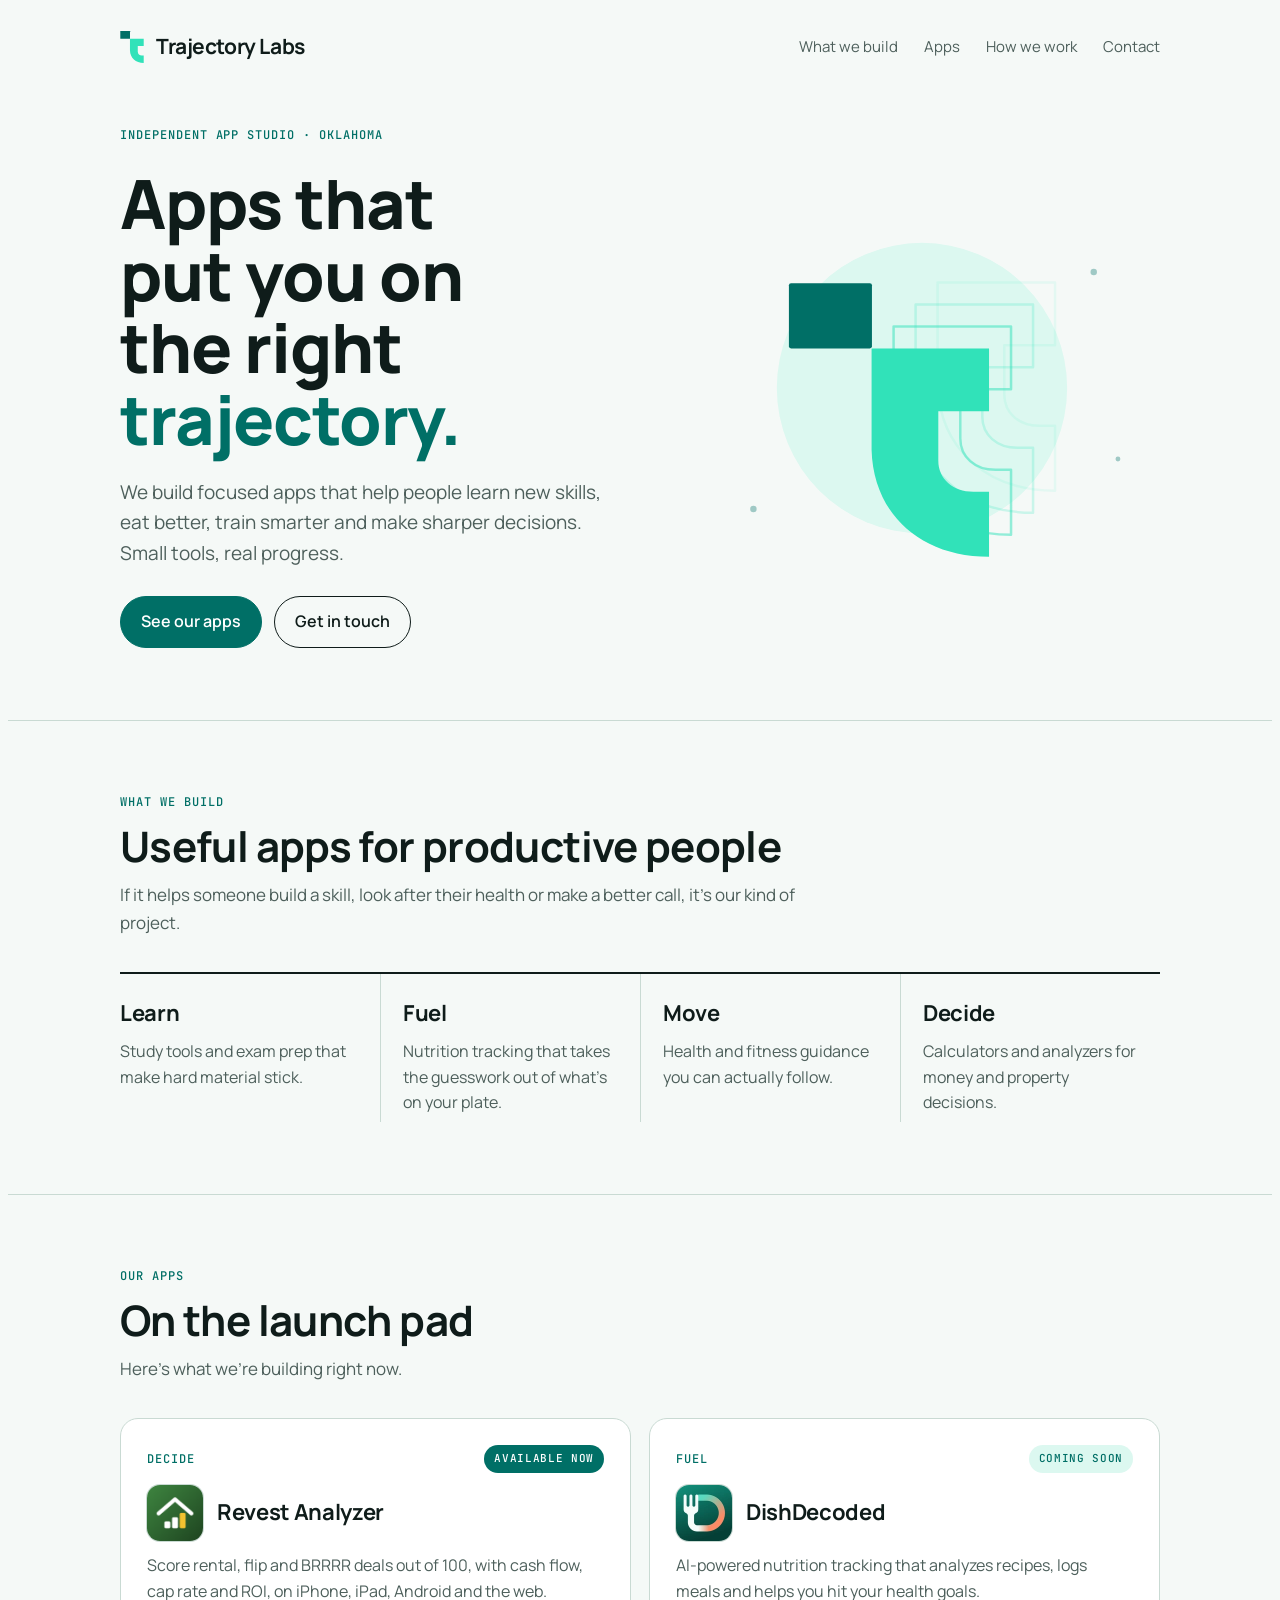
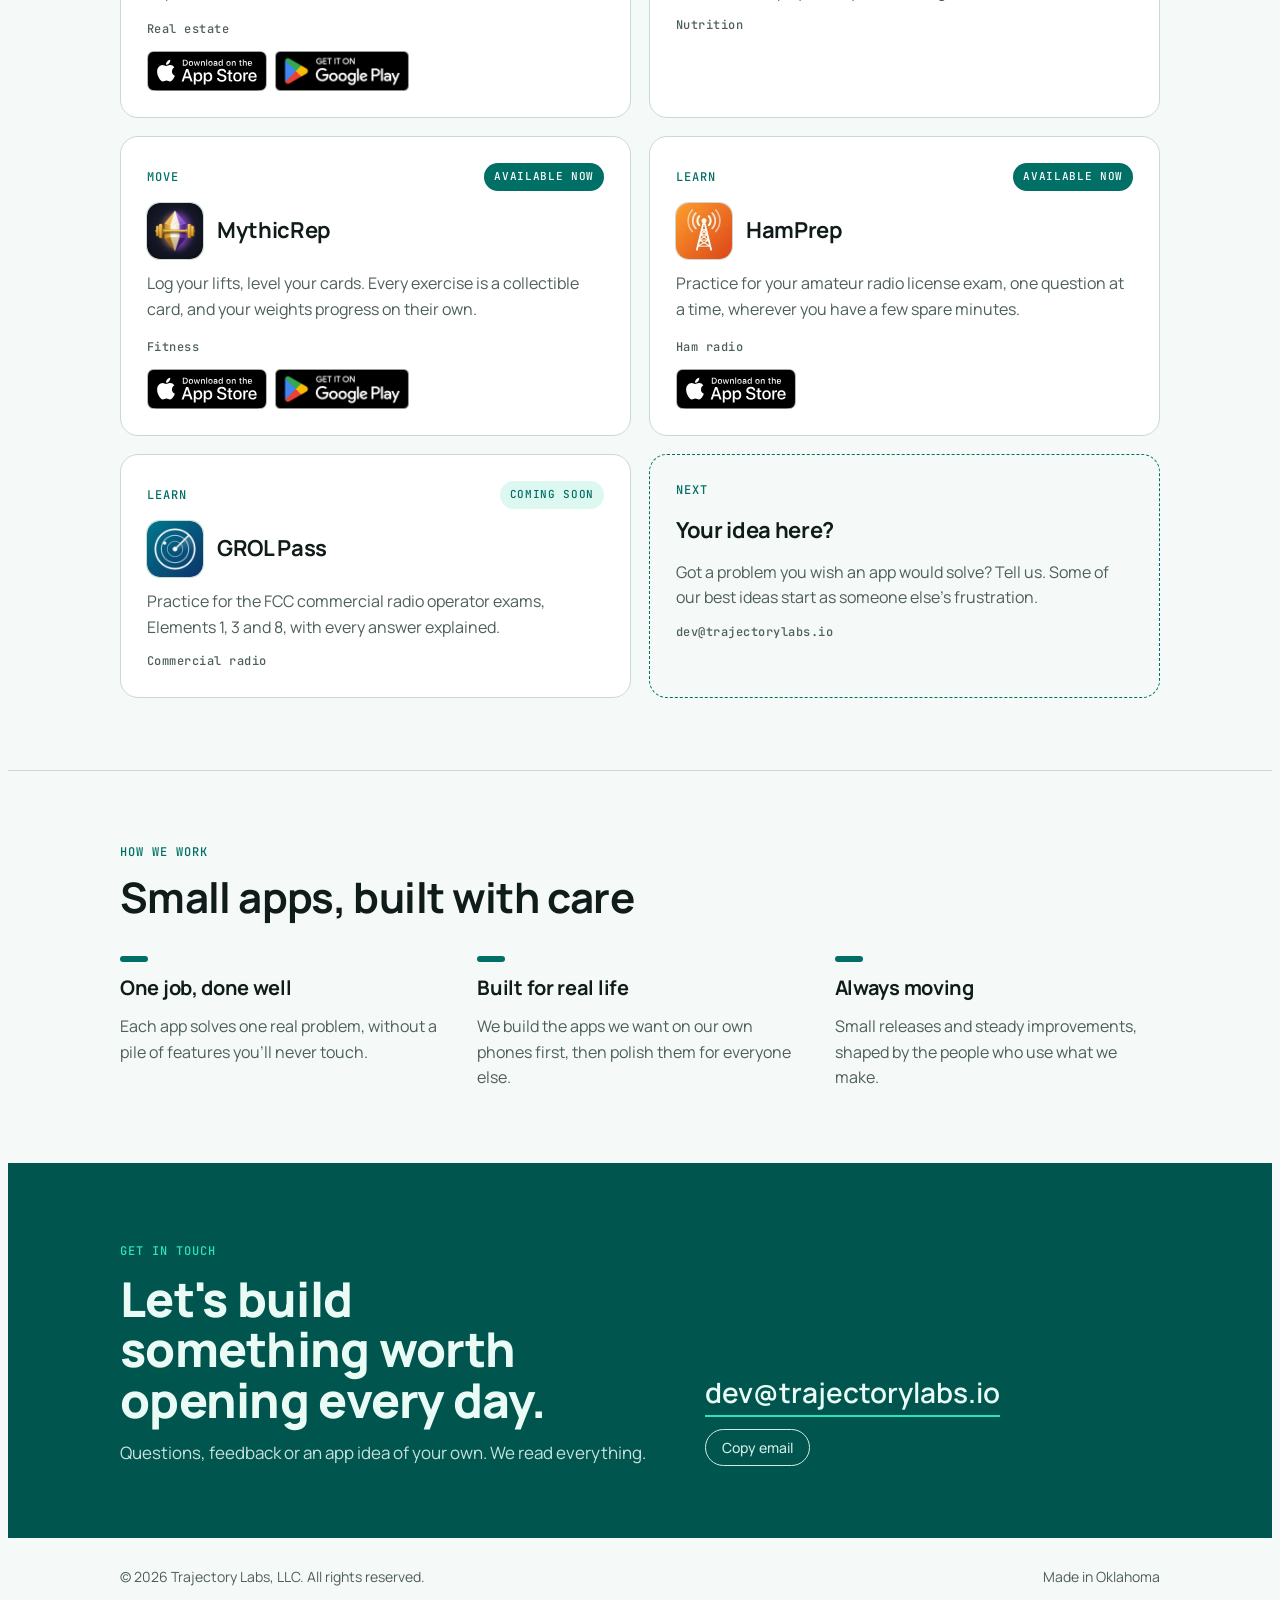
==== commit 8fb9d016: "fix(home): store badges sit on their own row under the label on every app card Co-Authored-By: Claud" ====
--- a/index.html
+++ b/index.html
@@ -155,7 +155,7 @@
 .app-link:focus-visible::after { outline: 2px solid var(--teal); outline-offset: 3px; }
 .app .store { position: relative; z-index: 2; display: inline-block; line-height: 0; border-radius: 6px; }
 .chip.live { background: var(--teal); color: var(--on-teal); }
-.app-foot { display: flex; align-items: center; justify-content: space-between; gap: 12px; flex-wrap: wrap; margin-top: 4px; }
+.app-foot { display: flex; flex-direction: column; align-items: flex-start; gap: 12px; margin-top: 4px; }
 .badge img { height: 40px; width: auto; display: block; }
 .stores { position: relative; z-index: 2; display: inline-flex; align-items: center; gap: 8px; flex-wrap: wrap; }
 .store-play img { height: 40px; width: auto; display: block; }
@@ -309,7 +309,7 @@
           <div class="app-top"><span class="label">Learn</span><span class="chip live">Available now</span></div>
           <div class="app-head"><div class="app-icon"><img src="hamprep-icon.webp" alt="" width="56" height="56" loading="lazy"></div><h3><a class="app-link" href="hamprep/">HamPrep</a></h3></div>
           <p>Practice for your amateur radio license exam, one question at a time, wherever you have a few spare minutes.</p>
-          <div class="app-foot"><span class="meta">Ham radio</span><a class="store" href="https://apps.apple.com/us/app/hamprep-ham-radio-exam-prep/id6830339051" target="_blank" rel="noopener" aria-label="HamPrep on the App Store"><svg class="badge" xmlns="http://www.w3.org/2000/svg" width="120" height="40" aria-hidden="true" focusable="false" viewBox="0 0 119.66407 40"><g><g><g><path d="M110.13477,0H9.53468c-.3667,0-.729,0-1.09473.002-.30615.002-.60986.00781-.91895.0127A13.21476,13.21476,0,0,0,5.5171.19141a6.66509,6.66509,0,0,0-1.90088.627A6.43779,6.43779,0,0,0,1.99757,1.99707,6.25844,6.25844,0,0,0,.81935,3.61816a6.60119,6.60119,0,0,0-.625,1.90332,12.993,12.993,0,0,0-.1792,2.002C.00587,7.83008.00489,8.1377,0,8.44434V31.5586c.00489.3105.00587.6113.01515.9219a12.99232,12.99232,0,0,0,.1792,2.0019,6.58756,6.58756,0,0,0,.625,1.9043A6.20778,6.20778,0,0,0,1.99757,38.001a6.27445,6.27445,0,0,0,1.61865,1.1787,6.70082,6.70082,0,0,0,1.90088.6308,13.45514,13.45514,0,0,0,2.0039.1768c.30909.0068.6128.0107.91895.0107C8.80567,40,9.168,40,9.53468,40H110.13477c.3594,0,.7246,0,1.084-.002.3047,0,.6172-.0039.9219-.0107a13.279,13.279,0,0,0,2-.1768,6.80432,6.80432,0,0,0,1.9082-.6308,6.27742,6.27742,0,0,0,1.6172-1.1787,6.39482,6.39482,0,0,0,1.1816-1.6143,6.60413,6.60413,0,0,0,.6191-1.9043,13.50643,13.50643,0,0,0,.1856-2.0019c.0039-.3106.0039-.6114.0039-.9219.0078-.3633.0078-.7246.0078-1.0938V9.53613c0-.36621,0-.72949-.0078-1.09179,0-.30664,0-.61426-.0039-.9209a13.5071,13.5071,0,0,0-.1856-2.002,6.6177,6.6177,0,0,0-.6191-1.90332,6.46619,6.46619,0,0,0-2.7988-2.7998,6.76754,6.76754,0,0,0-1.9082-.627,13.04394,13.04394,0,0,0-2-.17676c-.3047-.00488-.6172-.01074-.9219-.01269-.3594-.002-.7246-.002-1.084-.002Z" style="fill: #a6a6a6"/><path d="M8.44483,39.125c-.30468,0-.602-.0039-.90429-.0107a12.68714,12.68714,0,0,1-1.86914-.1631,5.88381,5.88381,0,0,1-1.65674-.5479,5.40573,5.40573,0,0,1-1.397-1.0166,5.32082,5.32082,0,0,1-1.02051-1.3965,5.72186,5.72186,0,0,1-.543-1.6572,12.41351,12.41351,0,0,1-.1665-1.875c-.00634-.2109-.01464-.9131-.01464-.9131V8.44434S.88185,7.75293.8877,7.5498a12.37039,12.37039,0,0,1,.16553-1.87207,5.7555,5.7555,0,0,1,.54346-1.6621A5.37349,5.37349,0,0,1,2.61183,2.61768,5.56543,5.56543,0,0,1,4.01417,1.59521a5.82309,5.82309,0,0,1,1.65332-.54394A12.58589,12.58589,0,0,1,7.543.88721L8.44532.875H111.21387l.9131.0127a12.38493,12.38493,0,0,1,1.8584.16259,5.93833,5.93833,0,0,1,1.6709.54785,5.59374,5.59374,0,0,1,2.415,2.41993,5.76267,5.76267,0,0,1,.5352,1.64892,12.995,12.995,0,0,1,.1738,1.88721c.0029.2832.0029.5874.0029.89014.0079.375.0079.73193.0079,1.09179V30.4648c0,.3633,0,.7178-.0079,1.0752,0,.3252,0,.6231-.0039.9297a12.73126,12.73126,0,0,1-.1709,1.8535,5.739,5.739,0,0,1-.54,1.67,5.48029,5.48029,0,0,1-1.0156,1.3857,5.4129,5.4129,0,0,1-1.3994,1.0225,5.86168,5.86168,0,0,1-1.668.5498,12.54218,12.54218,0,0,1-1.8692.1631c-.2929.0068-.5996.0107-.8974.0107l-1.084.002Z"/></g><g id="_Group_" data-name="&lt;Group&gt;"><g id="_Group_2" data-name="&lt;Group&gt;"><g id="_Group_3" data-name="&lt;Group&gt;"><path id="_Path_" data-name="&lt;Path&gt;" d="M24.76888,20.30068a4.94881,4.94881,0,0,1,2.35656-4.15206,5.06566,5.06566,0,0,0-3.99116-2.15768c-1.67924-.17626-3.30719,1.00483-4.1629,1.00483-.87227,0-2.18977-.98733-3.6085-.95814a5.31529,5.31529,0,0,0-4.47292,2.72787c-1.934,3.34842-.49141,8.26947,1.3612,10.97608.9269,1.32535,2.01018,2.8058,3.42763,2.7533,1.38706-.05753,1.9051-.88448,3.5794-.88448,1.65876,0,2.14479.88448,3.591.8511,1.48838-.02416,2.42613-1.33124,3.32051-2.66914a10.962,10.962,0,0,0,1.51842-3.09251A4.78205,4.78205,0,0,1,24.76888,20.30068Z" style="fill: #fff"/><path id="_Path_2" data-name="&lt;Path&gt;" d="M22.03725,12.21089a4.87248,4.87248,0,0,0,1.11452-3.49062,4.95746,4.95746,0,0,0-3.20758,1.65961,4.63634,4.63634,0,0,0-1.14371,3.36139A4.09905,4.09905,0,0,0,22.03725,12.21089Z" style="fill: #fff"/></g></g><g><path d="M42.30227,27.13965h-4.7334l-1.13672,3.35645H34.42727l4.4834-12.418h2.083l4.4834,12.418H43.438ZM38.0591,25.59082h3.752l-1.84961-5.44727h-.05176Z" style="fill: #fff"/><path d="M55.15969,25.96973c0,2.81348-1.50586,4.62109-3.77832,4.62109a3.0693,3.0693,0,0,1-2.84863-1.584h-.043v4.48438h-1.8584V21.44238H48.4302v1.50586h.03418a3.21162,3.21162,0,0,1,2.88281-1.60059C53.645,21.34766,55.15969,23.16406,55.15969,25.96973Zm-1.91016,0c0-1.833-.94727-3.03809-2.39258-3.03809-1.41992,0-2.375,1.23047-2.375,3.03809,0,1.82422.95508,3.0459,2.375,3.0459C52.30227,29.01563,53.24953,27.81934,53.24953,25.96973Z" style="fill: #fff"/><path d="M65.12453,25.96973c0,2.81348-1.50586,4.62109-3.77832,4.62109a3.0693,3.0693,0,0,1-2.84863-1.584h-.043v4.48438h-1.8584V21.44238H58.395v1.50586h.03418A3.21162,3.21162,0,0,1,61.312,21.34766C63.60988,21.34766,65.12453,23.16406,65.12453,25.96973Zm-1.91016,0c0-1.833-.94727-3.03809-2.39258-3.03809-1.41992,0-2.375,1.23047-2.375,3.03809,0,1.82422.95508,3.0459,2.375,3.0459C62.26711,29.01563,63.21438,27.81934,63.21438,25.96973Z" style="fill: #fff"/><path d="M71.71047,27.03613c.1377,1.23145,1.334,2.04,2.96875,2.04,1.56641,0,2.69336-.80859,2.69336-1.91895,0-.96387-.67969-1.541-2.28906-1.93652l-1.60937-.3877c-2.28027-.55078-3.33887-1.61719-3.33887-3.34766,0-2.14258,1.86719-3.61426,4.51855-3.61426,2.624,0,4.42285,1.47168,4.4834,3.61426h-1.876c-.1123-1.23926-1.13672-1.9873-2.63379-1.9873s-2.52148.75684-2.52148,1.8584c0,.87793.6543,1.39453,2.25488,1.79l1.36816.33594c2.54785.60254,3.60645,1.626,3.60645,3.44238,0,2.32324-1.85059,3.77832-4.79395,3.77832-2.75391,0-4.61328-1.4209-4.7334-3.667Z" style="fill: #fff"/><path d="M83.34621,19.2998v2.14258h1.72168v1.47168H83.34621v4.99121c0,.77539.34473,1.13672,1.10156,1.13672a5.80752,5.80752,0,0,0,.61133-.043v1.46289a5.10351,5.10351,0,0,1-1.03223.08594c-1.833,0-2.54785-.68848-2.54785-2.44434V22.91406H80.16262V21.44238H81.479V19.2998Z" style="fill: #fff"/><path d="M86.065,25.96973c0-2.84863,1.67773-4.63867,4.29395-4.63867,2.625,0,4.29492,1.79,4.29492,4.63867,0,2.85645-1.66113,4.63867-4.29492,4.63867C87.72609,30.6084,86.065,28.82617,86.065,25.96973Zm6.69531,0c0-1.9541-.89551-3.10742-2.40137-3.10742s-2.40039,1.16211-2.40039,3.10742c0,1.96191.89453,3.10645,2.40039,3.10645S92.76027,27.93164,92.76027,25.96973Z" style="fill: #fff"/><path d="M96.18606,21.44238h1.77246v1.541h.043a2.1594,2.1594,0,0,1,2.17773-1.63574,2.86616,2.86616,0,0,1,.63672.06934v1.73828a2.59794,2.59794,0,0,0-.835-.1123,1.87264,1.87264,0,0,0-1.93652,2.083v5.37012h-1.8584Z" style="fill: #fff"/><path d="M109.3843,27.83691c-.25,1.64355-1.85059,2.77148-3.89844,2.77148-2.63379,0-4.26855-1.76465-4.26855-4.5957,0-2.83984,1.64355-4.68164,4.19043-4.68164,2.50488,0,4.08008,1.7207,4.08008,4.46582v.63672h-6.39453v.1123a2.358,2.358,0,0,0,2.43555,2.56445,2.04834,2.04834,0,0,0,2.09082-1.27344Zm-6.28223-2.70215h4.52637a2.1773,2.1773,0,0,0-2.2207-2.29785A2.292,2.292,0,0,0,103.10207,25.13477Z" style="fill: #fff"/></g></g></g><g id="_Group_4" data-name="&lt;Group&gt;"><g><path d="M37.82619,8.731a2.63964,2.63964,0,0,1,2.80762,2.96484c0,1.90625-1.03027,3.002-2.80762,3.002H35.67092V8.731Zm-1.22852,5.123h1.125a1.87588,1.87588,0,0,0,1.96777-2.146,1.881,1.881,0,0,0-1.96777-2.13379h-1.125Z" style="fill: #fff"/><path d="M41.68068,12.44434a2.13323,2.13323,0,1,1,4.24707,0,2.13358,2.13358,0,1,1-4.24707,0Zm3.333,0c0-.97607-.43848-1.54687-1.208-1.54687-.77246,0-1.207.5708-1.207,1.54688,0,.98389.43457,1.55029,1.207,1.55029C44.57522,13.99463,45.01369,13.42432,45.01369,12.44434Z" style="fill: #fff"/><path d="M51.57326,14.69775h-.92187l-.93066-3.31641h-.07031l-.92676,3.31641h-.91309l-1.24121-4.50293h.90137l.80664,3.436h.06641l.92578-3.436h.85254l.92578,3.436h.07031l.80273-3.436h.88867Z" style="fill: #fff"/><path d="M53.85354,10.19482H54.709v.71533h.06641a1.348,1.348,0,0,1,1.34375-.80225,1.46456,1.46456,0,0,1,1.55859,1.6748v2.915h-.88867V12.00586c0-.72363-.31445-1.0835-.97168-1.0835a1.03294,1.03294,0,0,0-1.0752,1.14111v2.63428h-.88867Z" style="fill: #fff"/><path d="M59.09377,8.437h.88867v6.26074h-.88867Z" style="fill: #fff"/><path d="M61.21779,12.44434a2.13346,2.13346,0,1,1,4.24756,0,2.1338,2.1338,0,1,1-4.24756,0Zm3.333,0c0-.97607-.43848-1.54687-1.208-1.54687-.77246,0-1.207.5708-1.207,1.54688,0,.98389.43457,1.55029,1.207,1.55029C64.11232,13.99463,64.5508,13.42432,64.5508,12.44434Z" style="fill: #fff"/><path d="M66.4009,13.42432c0-.81055.60352-1.27783,1.6748-1.34424l1.21973-.07031v-.38867c0-.47559-.31445-.74414-.92187-.74414-.49609,0-.83984.18213-.93848.50049h-.86035c.09082-.77344.81836-1.26953,1.83984-1.26953,1.12891,0,1.76563.562,1.76563,1.51318v3.07666h-.85547v-.63281h-.07031a1.515,1.515,0,0,1-1.35254.707A1.36026,1.36026,0,0,1,66.4009,13.42432Zm2.89453-.38477v-.37646l-1.09961.07031c-.62012.0415-.90137.25244-.90137.64941,0,.40527.35156.64111.835.64111A1.0615,1.0615,0,0,0,69.29543,13.03955Z" style="fill: #fff"/><path d="M71.34816,12.44434c0-1.42285.73145-2.32422,1.86914-2.32422a1.484,1.484,0,0,1,1.38086.79h.06641V8.437h.88867v6.26074h-.85156v-.71143h-.07031a1.56284,1.56284,0,0,1-1.41406.78564C72.0718,14.772,71.34816,13.87061,71.34816,12.44434Zm.918,0c0,.95508.4502,1.52979,1.20313,1.52979.749,0,1.21191-.583,1.21191-1.52588,0-.93848-.46777-1.52979-1.21191-1.52979C72.72121,10.91846,72.26613,11.49707,72.26613,12.44434Z" style="fill: #fff"/><path d="M79.23,12.44434a2.13323,2.13323,0,1,1,4.24707,0,2.13358,2.13358,0,1,1-4.24707,0Zm3.333,0c0-.97607-.43848-1.54687-1.208-1.54687-.77246,0-1.207.5708-1.207,1.54688,0,.98389.43457,1.55029,1.207,1.55029C82.12453,13.99463,82.563,13.42432,82.563,12.44434Z" style="fill: #fff"/><path d="M84.66945,10.19482h.85547v.71533h.06641a1.348,1.348,0,0,1,1.34375-.80225,1.46456,1.46456,0,0,1,1.55859,1.6748v2.915H87.605V12.00586c0-.72363-.31445-1.0835-.97168-1.0835a1.03294,1.03294,0,0,0-1.0752,1.14111v2.63428h-.88867Z" style="fill: #fff"/><path d="M93.51516,9.07373v1.1416h.97559v.74854h-.97559V13.2793c0,.47168.19434.67822.63672.67822a2.96657,2.96657,0,0,0,.33887-.02051v.74023a2.9155,2.9155,0,0,1-.4834.04541c-.98828,0-1.38184-.34766-1.38184-1.21582v-2.543h-.71484v-.74854h.71484V9.07373Z" style="fill: #fff"/><path d="M95.70461,8.437h.88086v2.48145h.07031a1.3856,1.3856,0,0,1,1.373-.80664,1.48339,1.48339,0,0,1,1.55078,1.67871v2.90723H98.69v-2.688c0-.71924-.335-1.0835-.96289-1.0835a1.05194,1.05194,0,0,0-1.13379,1.1416v2.62988h-.88867Z" style="fill: #fff"/><path d="M104.76125,13.48193a1.828,1.828,0,0,1-1.95117,1.30273A2.04531,2.04531,0,0,1,100.73,12.46045a2.07685,2.07685,0,0,1,2.07617-2.35254c1.25293,0,2.00879.856,2.00879,2.27V12.688h-3.17969v.0498a1.1902,1.1902,0,0,0,1.19922,1.29,1.07934,1.07934,0,0,0,1.07129-.5459Zm-3.126-1.45117h2.27441a1.08647,1.08647,0,0,0-1.1084-1.1665A1.15162,1.15162,0,0,0,101.63527,12.03076Z" style="fill: #fff"/></g></g></g></svg></a></div>
+          <div class="app-foot"><span class="meta">Ham radio</span><span class="stores"><a class="store" href="https://apps.apple.com/us/app/hamprep-ham-radio-exam-prep/id6830339051" target="_blank" rel="noopener" aria-label="HamPrep on the App Store"><svg class="badge" xmlns="http://www.w3.org/2000/svg" width="120" height="40" aria-hidden="true" focusable="false" viewBox="0 0 119.66407 40"><g><g><g><path d="M110.13477,0H9.53468c-.3667,0-.729,0-1.09473.002-.30615.002-.60986.00781-.91895.0127A13.21476,13.21476,0,0,0,5.5171.19141a6.66509,6.66509,0,0,0-1.90088.627A6.43779,6.43779,0,0,0,1.99757,1.99707,6.25844,6.25844,0,0,0,.81935,3.61816a6.60119,6.60119,0,0,0-.625,1.90332,12.993,12.993,0,0,0-.1792,2.002C.00587,7.83008.00489,8.1377,0,8.44434V31.5586c.00489.3105.00587.6113.01515.9219a12.99232,12.99232,0,0,0,.1792,2.0019,6.58756,6.58756,0,0,0,.625,1.9043A6.20778,6.20778,0,0,0,1.99757,38.001a6.27445,6.27445,0,0,0,1.61865,1.1787,6.70082,6.70082,0,0,0,1.90088.6308,13.45514,13.45514,0,0,0,2.0039.1768c.30909.0068.6128.0107.91895.0107C8.80567,40,9.168,40,9.53468,40H110.13477c.3594,0,.7246,0,1.084-.002.3047,0,.6172-.0039.9219-.0107a13.279,13.279,0,0,0,2-.1768,6.80432,6.80432,0,0,0,1.9082-.6308,6.27742,6.27742,0,0,0,1.6172-1.1787,6.39482,6.39482,0,0,0,1.1816-1.6143,6.60413,6.60413,0,0,0,.6191-1.9043,13.50643,13.50643,0,0,0,.1856-2.0019c.0039-.3106.0039-.6114.0039-.9219.0078-.3633.0078-.7246.0078-1.0938V9.53613c0-.36621,0-.72949-.0078-1.09179,0-.30664,0-.61426-.0039-.9209a13.5071,13.5071,0,0,0-.1856-2.002,6.6177,6.6177,0,0,0-.6191-1.90332,6.46619,6.46619,0,0,0-2.7988-2.7998,6.76754,6.76754,0,0,0-1.9082-.627,13.04394,13.04394,0,0,0-2-.17676c-.3047-.00488-.6172-.01074-.9219-.01269-.3594-.002-.7246-.002-1.084-.002Z" style="fill: #a6a6a6"/><path d="M8.44483,39.125c-.30468,0-.602-.0039-.90429-.0107a12.68714,12.68714,0,0,1-1.86914-.1631,5.88381,5.88381,0,0,1-1.65674-.5479,5.40573,5.40573,0,0,1-1.397-1.0166,5.32082,5.32082,0,0,1-1.02051-1.3965,5.72186,5.72186,0,0,1-.543-1.6572,12.41351,12.41351,0,0,1-.1665-1.875c-.00634-.2109-.01464-.9131-.01464-.9131V8.44434S.88185,7.75293.8877,7.5498a12.37039,12.37039,0,0,1,.16553-1.87207,5.7555,5.7555,0,0,1,.54346-1.6621A5.37349,5.37349,0,0,1,2.61183,2.61768,5.56543,5.56543,0,0,1,4.01417,1.59521a5.82309,5.82309,0,0,1,1.65332-.54394A12.58589,12.58589,0,0,1,7.543.88721L8.44532.875H111.21387l.9131.0127a12.38493,12.38493,0,0,1,1.8584.16259,5.93833,5.93833,0,0,1,1.6709.54785,5.59374,5.59374,0,0,1,2.415,2.41993,5.76267,5.76267,0,0,1,.5352,1.64892,12.995,12.995,0,0,1,.1738,1.88721c.0029.2832.0029.5874.0029.89014.0079.375.0079.73193.0079,1.09179V30.4648c0,.3633,0,.7178-.0079,1.0752,0,.3252,0,.6231-.0039.9297a12.73126,12.73126,0,0,1-.1709,1.8535,5.739,5.739,0,0,1-.54,1.67,5.48029,5.48029,0,0,1-1.0156,1.3857,5.4129,5.4129,0,0,1-1.3994,1.0225,5.86168,5.86168,0,0,1-1.668.5498,12.54218,12.54218,0,0,1-1.8692.1631c-.2929.0068-.5996.0107-.8974.0107l-1.084.002Z"/></g><g id="_Group_" data-name="&lt;Group&gt;"><g id="_Group_2" data-name="&lt;Group&gt;"><g id="_Group_3" data-name="&lt;Group&gt;"><path id="_Path_" data-name="&lt;Path&gt;" d="M24.76888,20.30068a4.94881,4.94881,0,0,1,2.35656-4.15206,5.06566,5.06566,0,0,0-3.99116-2.15768c-1.67924-.17626-3.30719,1.00483-4.1629,1.00483-.87227,0-2.18977-.98733-3.6085-.95814a5.31529,5.31529,0,0,0-4.47292,2.72787c-1.934,3.34842-.49141,8.26947,1.3612,10.97608.9269,1.32535,2.01018,2.8058,3.42763,2.7533,1.38706-.05753,1.9051-.88448,3.5794-.88448,1.65876,0,2.14479.88448,3.591.8511,1.48838-.02416,2.42613-1.33124,3.32051-2.66914a10.962,10.962,0,0,0,1.51842-3.09251A4.78205,4.78205,0,0,1,24.76888,20.30068Z" style="fill: #fff"/><path id="_Path_2" data-name="&lt;Path&gt;" d="M22.03725,12.21089a4.87248,4.87248,0,0,0,1.11452-3.49062,4.95746,4.95746,0,0,0-3.20758,1.65961,4.63634,4.63634,0,0,0-1.14371,3.36139A4.09905,4.09905,0,0,0,22.03725,12.21089Z" style="fill: #fff"/></g></g><g><path d="M42.30227,27.13965h-4.7334l-1.13672,3.35645H34.42727l4.4834-12.418h2.083l4.4834,12.418H43.438ZM38.0591,25.59082h3.752l-1.84961-5.44727h-.05176Z" style="fill: #fff"/><path d="M55.15969,25.96973c0,2.81348-1.50586,4.62109-3.77832,4.62109a3.0693,3.0693,0,0,1-2.84863-1.584h-.043v4.48438h-1.8584V21.44238H48.4302v1.50586h.03418a3.21162,3.21162,0,0,1,2.88281-1.60059C53.645,21.34766,55.15969,23.16406,55.15969,25.96973Zm-1.91016,0c0-1.833-.94727-3.03809-2.39258-3.03809-1.41992,0-2.375,1.23047-2.375,3.03809,0,1.82422.95508,3.0459,2.375,3.0459C52.30227,29.01563,53.24953,27.81934,53.24953,25.96973Z" style="fill: #fff"/><path d="M65.12453,25.96973c0,2.81348-1.50586,4.62109-3.77832,4.62109a3.0693,3.0693,0,0,1-2.84863-1.584h-.043v4.48438h-1.8584V21.44238H58.395v1.50586h.03418A3.21162,3.21162,0,0,1,61.312,21.34766C63.60988,21.34766,65.12453,23.16406,65.12453,25.96973Zm-1.91016,0c0-1.833-.94727-3.03809-2.39258-3.03809-1.41992,0-2.375,1.23047-2.375,3.03809,0,1.82422.95508,3.0459,2.375,3.0459C62.26711,29.01563,63.21438,27.81934,63.21438,25.96973Z" style="fill: #fff"/><path d="M71.71047,27.03613c.1377,1.23145,1.334,2.04,2.96875,2.04,1.56641,0,2.69336-.80859,2.69336-1.91895,0-.96387-.67969-1.541-2.28906-1.93652l-1.60937-.3877c-2.28027-.55078-3.33887-1.61719-3.33887-3.34766,0-2.14258,1.86719-3.61426,4.51855-3.61426,2.624,0,4.42285,1.47168,4.4834,3.61426h-1.876c-.1123-1.23926-1.13672-1.9873-2.63379-1.9873s-2.52148.75684-2.52148,1.8584c0,.87793.6543,1.39453,2.25488,1.79l1.36816.33594c2.54785.60254,3.60645,1.626,3.60645,3.44238,0,2.32324-1.85059,3.77832-4.79395,3.77832-2.75391,0-4.61328-1.4209-4.7334-3.667Z" style="fill: #fff"/><path d="M83.34621,19.2998v2.14258h1.72168v1.47168H83.34621v4.99121c0,.77539.34473,1.13672,1.10156,1.13672a5.80752,5.80752,0,0,0,.61133-.043v1.46289a5.10351,5.10351,0,0,1-1.03223.08594c-1.833,0-2.54785-.68848-2.54785-2.44434V22.91406H80.16262V21.44238H81.479V19.2998Z" style="fill: #fff"/><path d="M86.065,25.96973c0-2.84863,1.67773-4.63867,4.29395-4.63867,2.625,0,4.29492,1.79,4.29492,4.63867,0,2.85645-1.66113,4.63867-4.29492,4.63867C87.72609,30.6084,86.065,28.82617,86.065,25.96973Zm6.69531,0c0-1.9541-.89551-3.10742-2.40137-3.10742s-2.40039,1.16211-2.40039,3.10742c0,1.96191.89453,3.10645,2.40039,3.10645S92.76027,27.93164,92.76027,25.96973Z" style="fill: #fff"/><path d="M96.18606,21.44238h1.77246v1.541h.043a2.1594,2.1594,0,0,1,2.17773-1.63574,2.86616,2.86616,0,0,1,.63672.06934v1.73828a2.59794,2.59794,0,0,0-.835-.1123,1.87264,1.87264,0,0,0-1.93652,2.083v5.37012h-1.8584Z" style="fill: #fff"/><path d="M109.3843,27.83691c-.25,1.64355-1.85059,2.77148-3.89844,2.77148-2.63379,0-4.26855-1.76465-4.26855-4.5957,0-2.83984,1.64355-4.68164,4.19043-4.68164,2.50488,0,4.08008,1.7207,4.08008,4.46582v.63672h-6.39453v.1123a2.358,2.358,0,0,0,2.43555,2.56445,2.04834,2.04834,0,0,0,2.09082-1.27344Zm-6.28223-2.70215h4.52637a2.1773,2.1773,0,0,0-2.2207-2.29785A2.292,2.292,0,0,0,103.10207,25.13477Z" style="fill: #fff"/></g></g></g><g id="_Group_4" data-name="&lt;Group&gt;"><g><path d="M37.82619,8.731a2.63964,2.63964,0,0,1,2.80762,2.96484c0,1.90625-1.03027,3.002-2.80762,3.002H35.67092V8.731Zm-1.22852,5.123h1.125a1.87588,1.87588,0,0,0,1.96777-2.146,1.881,1.881,0,0,0-1.96777-2.13379h-1.125Z" style="fill: #fff"/><path d="M41.68068,12.44434a2.13323,2.13323,0,1,1,4.24707,0,2.13358,2.13358,0,1,1-4.24707,0Zm3.333,0c0-.97607-.43848-1.54687-1.208-1.54687-.77246,0-1.207.5708-1.207,1.54688,0,.98389.43457,1.55029,1.207,1.55029C44.57522,13.99463,45.01369,13.42432,45.01369,12.44434Z" style="fill: #fff"/><path d="M51.57326,14.69775h-.92187l-.93066-3.31641h-.07031l-.92676,3.31641h-.91309l-1.24121-4.50293h.90137l.80664,3.436h.06641l.92578-3.436h.85254l.92578,3.436h.07031l.80273-3.436h.88867Z" style="fill: #fff"/><path d="M53.85354,10.19482H54.709v.71533h.06641a1.348,1.348,0,0,1,1.34375-.80225,1.46456,1.46456,0,0,1,1.55859,1.6748v2.915h-.88867V12.00586c0-.72363-.31445-1.0835-.97168-1.0835a1.03294,1.03294,0,0,0-1.0752,1.14111v2.63428h-.88867Z" style="fill: #fff"/><path d="M59.09377,8.437h.88867v6.26074h-.88867Z" style="fill: #fff"/><path d="M61.21779,12.44434a2.13346,2.13346,0,1,1,4.24756,0,2.1338,2.1338,0,1,1-4.24756,0Zm3.333,0c0-.97607-.43848-1.54687-1.208-1.54687-.77246,0-1.207.5708-1.207,1.54688,0,.98389.43457,1.55029,1.207,1.55029C64.11232,13.99463,64.5508,13.42432,64.5508,12.44434Z" style="fill: #fff"/><path d="M66.4009,13.42432c0-.81055.60352-1.27783,1.6748-1.34424l1.21973-.07031v-.38867c0-.47559-.31445-.74414-.92187-.74414-.49609,0-.83984.18213-.93848.50049h-.86035c.09082-.77344.81836-1.26953,1.83984-1.26953,1.12891,0,1.76563.562,1.76563,1.51318v3.07666h-.85547v-.63281h-.07031a1.515,1.515,0,0,1-1.35254.707A1.36026,1.36026,0,0,1,66.4009,13.42432Zm2.89453-.38477v-.37646l-1.09961.07031c-.62012.0415-.90137.25244-.90137.64941,0,.40527.35156.64111.835.64111A1.0615,1.0615,0,0,0,69.29543,13.03955Z" style="fill: #fff"/><path d="M71.34816,12.44434c0-1.42285.73145-2.32422,1.86914-2.32422a1.484,1.484,0,0,1,1.38086.79h.06641V8.437h.88867v6.26074h-.85156v-.71143h-.07031a1.56284,1.56284,0,0,1-1.41406.78564C72.0718,14.772,71.34816,13.87061,71.34816,12.44434Zm.918,0c0,.95508.4502,1.52979,1.20313,1.52979.749,0,1.21191-.583,1.21191-1.52588,0-.93848-.46777-1.52979-1.21191-1.52979C72.72121,10.91846,72.26613,11.49707,72.26613,12.44434Z" style="fill: #fff"/><path d="M79.23,12.44434a2.13323,2.13323,0,1,1,4.24707,0,2.13358,2.13358,0,1,1-4.24707,0Zm3.333,0c0-.97607-.43848-1.54687-1.208-1.54687-.77246,0-1.207.5708-1.207,1.54688,0,.98389.43457,1.55029,1.207,1.55029C82.12453,13.99463,82.563,13.42432,82.563,12.44434Z" style="fill: #fff"/><path d="M84.66945,10.19482h.85547v.71533h.06641a1.348,1.348,0,0,1,1.34375-.80225,1.46456,1.46456,0,0,1,1.55859,1.6748v2.915H87.605V12.00586c0-.72363-.31445-1.0835-.97168-1.0835a1.03294,1.03294,0,0,0-1.0752,1.14111v2.63428h-.88867Z" style="fill: #fff"/><path d="M93.51516,9.07373v1.1416h.97559v.74854h-.97559V13.2793c0,.47168.19434.67822.63672.67822a2.96657,2.96657,0,0,0,.33887-.02051v.74023a2.9155,2.9155,0,0,1-.4834.04541c-.98828,0-1.38184-.34766-1.38184-1.21582v-2.543h-.71484v-.74854h.71484V9.07373Z" style="fill: #fff"/><path d="M95.70461,8.437h.88086v2.48145h.07031a1.3856,1.3856,0,0,1,1.373-.80664,1.48339,1.48339,0,0,1,1.55078,1.67871v2.90723H98.69v-2.688c0-.71924-.335-1.0835-.96289-1.0835a1.05194,1.05194,0,0,0-1.13379,1.1416v2.62988h-.88867Z" style="fill: #fff"/><path d="M104.76125,13.48193a1.828,1.828,0,0,1-1.95117,1.30273A2.04531,2.04531,0,0,1,100.73,12.46045a2.07685,2.07685,0,0,1,2.07617-2.35254c1.25293,0,2.00879.856,2.00879,2.27V12.688h-3.17969v.0498a1.1902,1.1902,0,0,0,1.19922,1.29,1.07934,1.07934,0,0,0,1.07129-.5459Zm-3.126-1.45117h2.27441a1.08647,1.08647,0,0,0-1.1084-1.1665A1.15162,1.15162,0,0,0,101.63527,12.03076Z" style="fill: #fff"/></g></g></g></svg></a></span></div>
         </article>
         <article class="app linked">
           <div class="app-top"><span class="label">Learn</span><span class="chip">Coming soon</span></div>
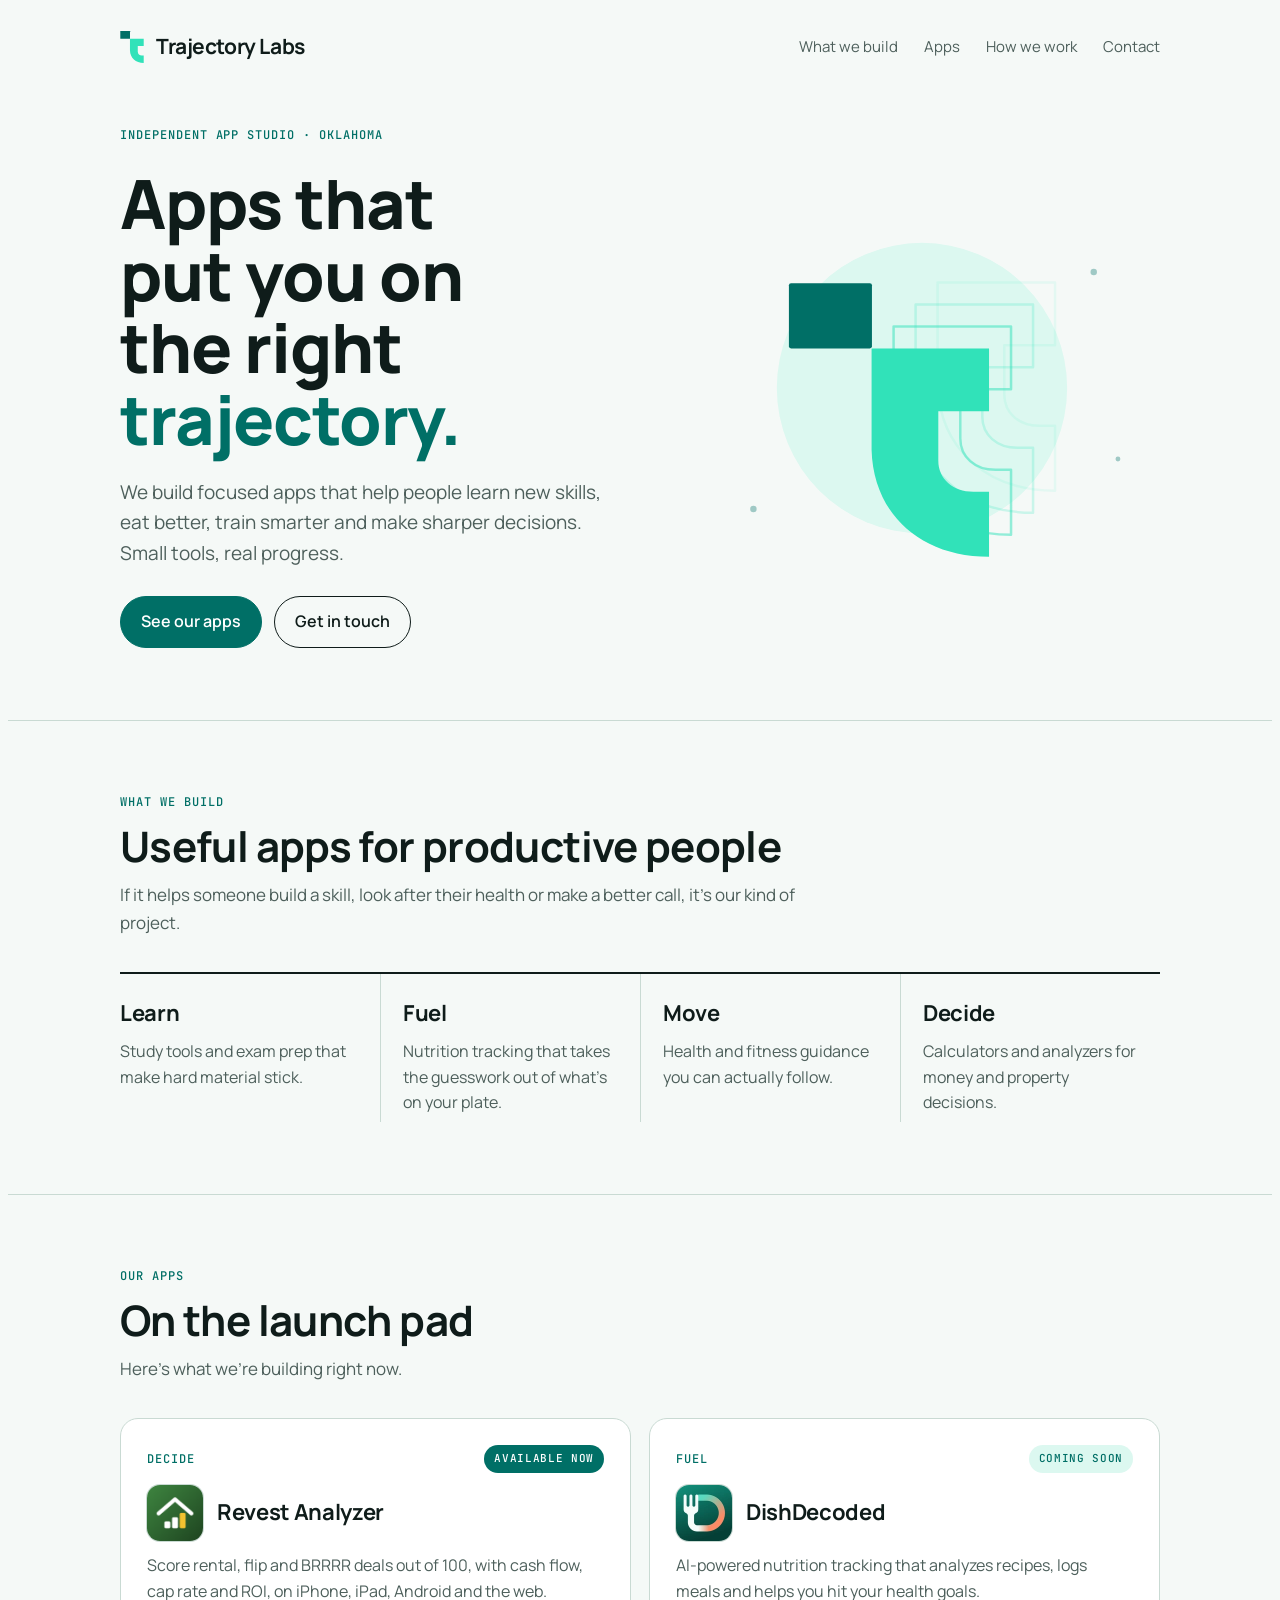
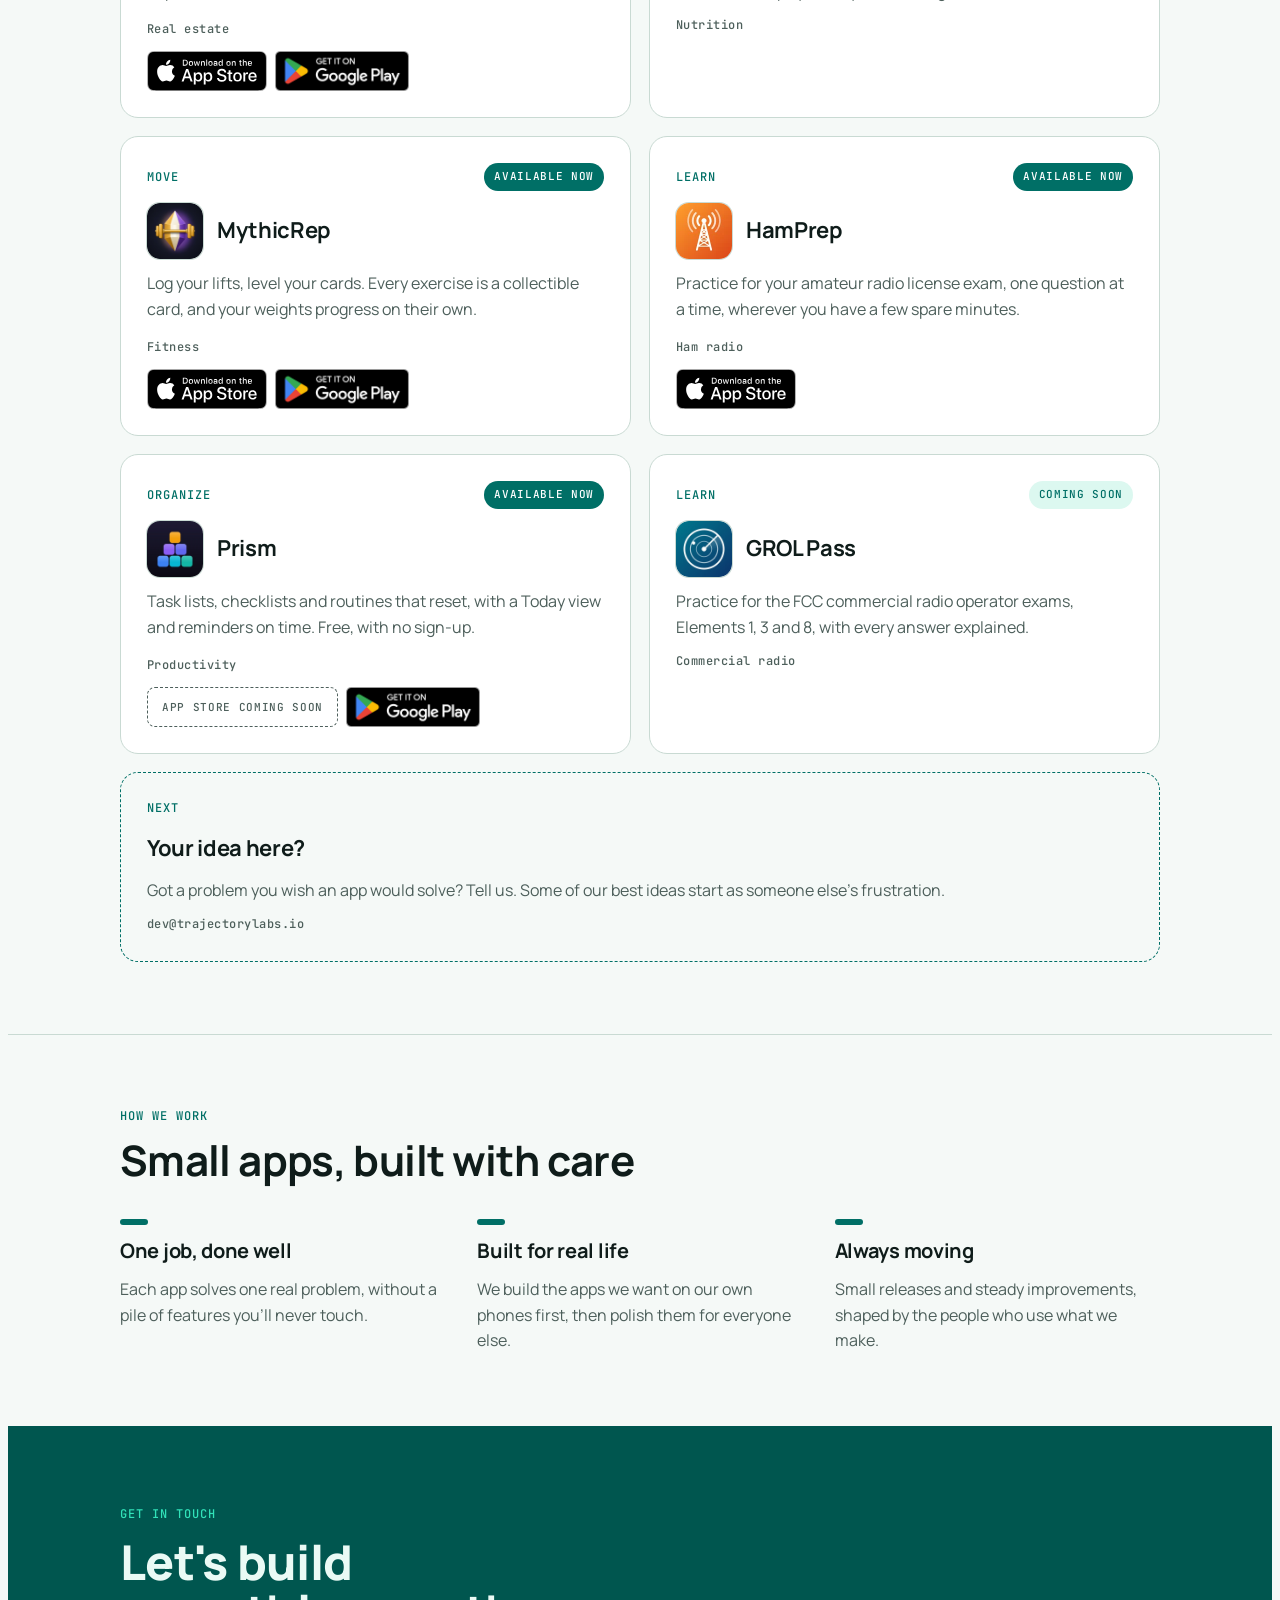
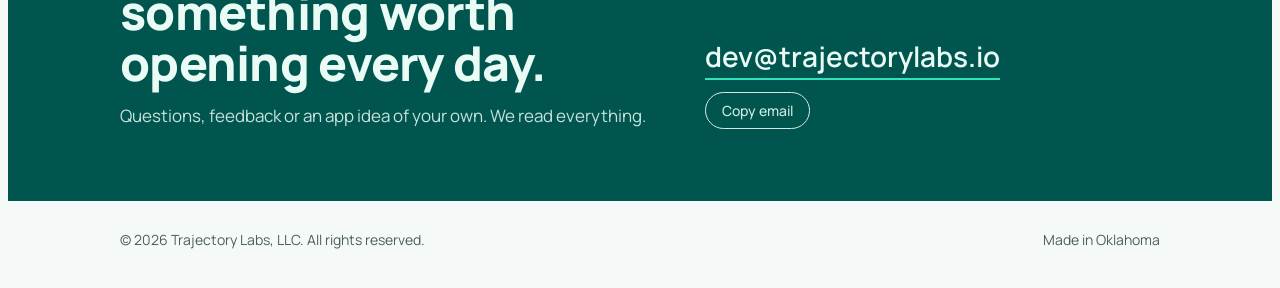
==== commit 1b95d7ac: "feat(prism): Prism app page and homepage card Prism page in the shared app-page template (indigo acc" ====
--- a/index.html
+++ b/index.html
@@ -160,6 +160,9 @@
 .stores { position: relative; z-index: 2; display: inline-flex; align-items: center; gap: 8px; flex-wrap: wrap; }
 .store-play img { height: 40px; width: auto; display: block; }
 .app.next { background: transparent; border: 1.5px dashed var(--teal); }
+.store-soon { display: inline-flex; align-items: center; height: 40px; padding: 0 14px; border-radius: 8px; border: 1.5px dashed var(--muted); font-family: var(--font-mono); font-size: 11px; font-weight: 500; letter-spacing: 0.06em; text-transform: uppercase; color: var(--muted); }
+/* "Your idea here?" spans the row when it would sit alone in the last row of two */
+@media (min-width: 721px) { .app.next:nth-child(odd) { grid-column: 1 / -1; } }
 @media (max-width: 720px) { .apps { grid-template-columns: 1fr; } }
 
 /* Principles */
@@ -311,6 +314,12 @@
           <p>Practice for your amateur radio license exam, one question at a time, wherever you have a few spare minutes.</p>
           <div class="app-foot"><span class="meta">Ham radio</span><span class="stores"><a class="store" href="https://apps.apple.com/us/app/hamprep-ham-radio-exam-prep/id6830339051" target="_blank" rel="noopener" aria-label="HamPrep on the App Store"><svg class="badge" xmlns="http://www.w3.org/2000/svg" width="120" height="40" aria-hidden="true" focusable="false" viewBox="0 0 119.66407 40"><g><g><g><path d="M110.13477,0H9.53468c-.3667,0-.729,0-1.09473.002-.30615.002-.60986.00781-.91895.0127A13.21476,13.21476,0,0,0,5.5171.19141a6.66509,6.66509,0,0,0-1.90088.627A6.43779,6.43779,0,0,0,1.99757,1.99707,6.25844,6.25844,0,0,0,.81935,3.61816a6.60119,6.60119,0,0,0-.625,1.90332,12.993,12.993,0,0,0-.1792,2.002C.00587,7.83008.00489,8.1377,0,8.44434V31.5586c.00489.3105.00587.6113.01515.9219a12.99232,12.99232,0,0,0,.1792,2.0019,6.58756,6.58756,0,0,0,.625,1.9043A6.20778,6.20778,0,0,0,1.99757,38.001a6.27445,6.27445,0,0,0,1.61865,1.1787,6.70082,6.70082,0,0,0,1.90088.6308,13.45514,13.45514,0,0,0,2.0039.1768c.30909.0068.6128.0107.91895.0107C8.80567,40,9.168,40,9.53468,40H110.13477c.3594,0,.7246,0,1.084-.002.3047,0,.6172-.0039.9219-.0107a13.279,13.279,0,0,0,2-.1768,6.80432,6.80432,0,0,0,1.9082-.6308,6.27742,6.27742,0,0,0,1.6172-1.1787,6.39482,6.39482,0,0,0,1.1816-1.6143,6.60413,6.60413,0,0,0,.6191-1.9043,13.50643,13.50643,0,0,0,.1856-2.0019c.0039-.3106.0039-.6114.0039-.9219.0078-.3633.0078-.7246.0078-1.0938V9.53613c0-.36621,0-.72949-.0078-1.09179,0-.30664,0-.61426-.0039-.9209a13.5071,13.5071,0,0,0-.1856-2.002,6.6177,6.6177,0,0,0-.6191-1.90332,6.46619,6.46619,0,0,0-2.7988-2.7998,6.76754,6.76754,0,0,0-1.9082-.627,13.04394,13.04394,0,0,0-2-.17676c-.3047-.00488-.6172-.01074-.9219-.01269-.3594-.002-.7246-.002-1.084-.002Z" style="fill: #a6a6a6"/><path d="M8.44483,39.125c-.30468,0-.602-.0039-.90429-.0107a12.68714,12.68714,0,0,1-1.86914-.1631,5.88381,5.88381,0,0,1-1.65674-.5479,5.40573,5.40573,0,0,1-1.397-1.0166,5.32082,5.32082,0,0,1-1.02051-1.3965,5.72186,5.72186,0,0,1-.543-1.6572,12.41351,12.41351,0,0,1-.1665-1.875c-.00634-.2109-.01464-.9131-.01464-.9131V8.44434S.88185,7.75293.8877,7.5498a12.37039,12.37039,0,0,1,.16553-1.87207,5.7555,5.7555,0,0,1,.54346-1.6621A5.37349,5.37349,0,0,1,2.61183,2.61768,5.56543,5.56543,0,0,1,4.01417,1.59521a5.82309,5.82309,0,0,1,1.65332-.54394A12.58589,12.58589,0,0,1,7.543.88721L8.44532.875H111.21387l.9131.0127a12.38493,12.38493,0,0,1,1.8584.16259,5.93833,5.93833,0,0,1,1.6709.54785,5.59374,5.59374,0,0,1,2.415,2.41993,5.76267,5.76267,0,0,1,.5352,1.64892,12.995,12.995,0,0,1,.1738,1.88721c.0029.2832.0029.5874.0029.89014.0079.375.0079.73193.0079,1.09179V30.4648c0,.3633,0,.7178-.0079,1.0752,0,.3252,0,.6231-.0039.9297a12.73126,12.73126,0,0,1-.1709,1.8535,5.739,5.739,0,0,1-.54,1.67,5.48029,5.48029,0,0,1-1.0156,1.3857,5.4129,5.4129,0,0,1-1.3994,1.0225,5.86168,5.86168,0,0,1-1.668.5498,12.54218,12.54218,0,0,1-1.8692.1631c-.2929.0068-.5996.0107-.8974.0107l-1.084.002Z"/></g><g id="_Group_" data-name="&lt;Group&gt;"><g id="_Group_2" data-name="&lt;Group&gt;"><g id="_Group_3" data-name="&lt;Group&gt;"><path id="_Path_" data-name="&lt;Path&gt;" d="M24.76888,20.30068a4.94881,4.94881,0,0,1,2.35656-4.15206,5.06566,5.06566,0,0,0-3.99116-2.15768c-1.67924-.17626-3.30719,1.00483-4.1629,1.00483-.87227,0-2.18977-.98733-3.6085-.95814a5.31529,5.31529,0,0,0-4.47292,2.72787c-1.934,3.34842-.49141,8.26947,1.3612,10.97608.9269,1.32535,2.01018,2.8058,3.42763,2.7533,1.38706-.05753,1.9051-.88448,3.5794-.88448,1.65876,0,2.14479.88448,3.591.8511,1.48838-.02416,2.42613-1.33124,3.32051-2.66914a10.962,10.962,0,0,0,1.51842-3.09251A4.78205,4.78205,0,0,1,24.76888,20.30068Z" style="fill: #fff"/><path id="_Path_2" data-name="&lt;Path&gt;" d="M22.03725,12.21089a4.87248,4.87248,0,0,0,1.11452-3.49062,4.95746,4.95746,0,0,0-3.20758,1.65961,4.63634,4.63634,0,0,0-1.14371,3.36139A4.09905,4.09905,0,0,0,22.03725,12.21089Z" style="fill: #fff"/></g></g><g><path d="M42.30227,27.13965h-4.7334l-1.13672,3.35645H34.42727l4.4834-12.418h2.083l4.4834,12.418H43.438ZM38.0591,25.59082h3.752l-1.84961-5.44727h-.05176Z" style="fill: #fff"/><path d="M55.15969,25.96973c0,2.81348-1.50586,4.62109-3.77832,4.62109a3.0693,3.0693,0,0,1-2.84863-1.584h-.043v4.48438h-1.8584V21.44238H48.4302v1.50586h.03418a3.21162,3.21162,0,0,1,2.88281-1.60059C53.645,21.34766,55.15969,23.16406,55.15969,25.96973Zm-1.91016,0c0-1.833-.94727-3.03809-2.39258-3.03809-1.41992,0-2.375,1.23047-2.375,3.03809,0,1.82422.95508,3.0459,2.375,3.0459C52.30227,29.01563,53.24953,27.81934,53.24953,25.96973Z" style="fill: #fff"/><path d="M65.12453,25.96973c0,2.81348-1.50586,4.62109-3.77832,4.62109a3.0693,3.0693,0,0,1-2.84863-1.584h-.043v4.48438h-1.8584V21.44238H58.395v1.50586h.03418A3.21162,3.21162,0,0,1,61.312,21.34766C63.60988,21.34766,65.12453,23.16406,65.12453,25.96973Zm-1.91016,0c0-1.833-.94727-3.03809-2.39258-3.03809-1.41992,0-2.375,1.23047-2.375,3.03809,0,1.82422.95508,3.0459,2.375,3.0459C62.26711,29.01563,63.21438,27.81934,63.21438,25.96973Z" style="fill: #fff"/><path d="M71.71047,27.03613c.1377,1.23145,1.334,2.04,2.96875,2.04,1.56641,0,2.69336-.80859,2.69336-1.91895,0-.96387-.67969-1.541-2.28906-1.93652l-1.60937-.3877c-2.28027-.55078-3.33887-1.61719-3.33887-3.34766,0-2.14258,1.86719-3.61426,4.51855-3.61426,2.624,0,4.42285,1.47168,4.4834,3.61426h-1.876c-.1123-1.23926-1.13672-1.9873-2.63379-1.9873s-2.52148.75684-2.52148,1.8584c0,.87793.6543,1.39453,2.25488,1.79l1.36816.33594c2.54785.60254,3.60645,1.626,3.60645,3.44238,0,2.32324-1.85059,3.77832-4.79395,3.77832-2.75391,0-4.61328-1.4209-4.7334-3.667Z" style="fill: #fff"/><path d="M83.34621,19.2998v2.14258h1.72168v1.47168H83.34621v4.99121c0,.77539.34473,1.13672,1.10156,1.13672a5.80752,5.80752,0,0,0,.61133-.043v1.46289a5.10351,5.10351,0,0,1-1.03223.08594c-1.833,0-2.54785-.68848-2.54785-2.44434V22.91406H80.16262V21.44238H81.479V19.2998Z" style="fill: #fff"/><path d="M86.065,25.96973c0-2.84863,1.67773-4.63867,4.29395-4.63867,2.625,0,4.29492,1.79,4.29492,4.63867,0,2.85645-1.66113,4.63867-4.29492,4.63867C87.72609,30.6084,86.065,28.82617,86.065,25.96973Zm6.69531,0c0-1.9541-.89551-3.10742-2.40137-3.10742s-2.40039,1.16211-2.40039,3.10742c0,1.96191.89453,3.10645,2.40039,3.10645S92.76027,27.93164,92.76027,25.96973Z" style="fill: #fff"/><path d="M96.18606,21.44238h1.77246v1.541h.043a2.1594,2.1594,0,0,1,2.17773-1.63574,2.86616,2.86616,0,0,1,.63672.06934v1.73828a2.59794,2.59794,0,0,0-.835-.1123,1.87264,1.87264,0,0,0-1.93652,2.083v5.37012h-1.8584Z" style="fill: #fff"/><path d="M109.3843,27.83691c-.25,1.64355-1.85059,2.77148-3.89844,2.77148-2.63379,0-4.26855-1.76465-4.26855-4.5957,0-2.83984,1.64355-4.68164,4.19043-4.68164,2.50488,0,4.08008,1.7207,4.08008,4.46582v.63672h-6.39453v.1123a2.358,2.358,0,0,0,2.43555,2.56445,2.04834,2.04834,0,0,0,2.09082-1.27344Zm-6.28223-2.70215h4.52637a2.1773,2.1773,0,0,0-2.2207-2.29785A2.292,2.292,0,0,0,103.10207,25.13477Z" style="fill: #fff"/></g></g></g><g id="_Group_4" data-name="&lt;Group&gt;"><g><path d="M37.82619,8.731a2.63964,2.63964,0,0,1,2.80762,2.96484c0,1.90625-1.03027,3.002-2.80762,3.002H35.67092V8.731Zm-1.22852,5.123h1.125a1.87588,1.87588,0,0,0,1.96777-2.146,1.881,1.881,0,0,0-1.96777-2.13379h-1.125Z" style="fill: #fff"/><path d="M41.68068,12.44434a2.13323,2.13323,0,1,1,4.24707,0,2.13358,2.13358,0,1,1-4.24707,0Zm3.333,0c0-.97607-.43848-1.54687-1.208-1.54687-.77246,0-1.207.5708-1.207,1.54688,0,.98389.43457,1.55029,1.207,1.55029C44.57522,13.99463,45.01369,13.42432,45.01369,12.44434Z" style="fill: #fff"/><path d="M51.57326,14.69775h-.92187l-.93066-3.31641h-.07031l-.92676,3.31641h-.91309l-1.24121-4.50293h.90137l.80664,3.436h.06641l.92578-3.436h.85254l.92578,3.436h.07031l.80273-3.436h.88867Z" style="fill: #fff"/><path d="M53.85354,10.19482H54.709v.71533h.06641a1.348,1.348,0,0,1,1.34375-.80225,1.46456,1.46456,0,0,1,1.55859,1.6748v2.915h-.88867V12.00586c0-.72363-.31445-1.0835-.97168-1.0835a1.03294,1.03294,0,0,0-1.0752,1.14111v2.63428h-.88867Z" style="fill: #fff"/><path d="M59.09377,8.437h.88867v6.26074h-.88867Z" style="fill: #fff"/><path d="M61.21779,12.44434a2.13346,2.13346,0,1,1,4.24756,0,2.1338,2.1338,0,1,1-4.24756,0Zm3.333,0c0-.97607-.43848-1.54687-1.208-1.54687-.77246,0-1.207.5708-1.207,1.54688,0,.98389.43457,1.55029,1.207,1.55029C64.11232,13.99463,64.5508,13.42432,64.5508,12.44434Z" style="fill: #fff"/><path d="M66.4009,13.42432c0-.81055.60352-1.27783,1.6748-1.34424l1.21973-.07031v-.38867c0-.47559-.31445-.74414-.92187-.74414-.49609,0-.83984.18213-.93848.50049h-.86035c.09082-.77344.81836-1.26953,1.83984-1.26953,1.12891,0,1.76563.562,1.76563,1.51318v3.07666h-.85547v-.63281h-.07031a1.515,1.515,0,0,1-1.35254.707A1.36026,1.36026,0,0,1,66.4009,13.42432Zm2.89453-.38477v-.37646l-1.09961.07031c-.62012.0415-.90137.25244-.90137.64941,0,.40527.35156.64111.835.64111A1.0615,1.0615,0,0,0,69.29543,13.03955Z" style="fill: #fff"/><path d="M71.34816,12.44434c0-1.42285.73145-2.32422,1.86914-2.32422a1.484,1.484,0,0,1,1.38086.79h.06641V8.437h.88867v6.26074h-.85156v-.71143h-.07031a1.56284,1.56284,0,0,1-1.41406.78564C72.0718,14.772,71.34816,13.87061,71.34816,12.44434Zm.918,0c0,.95508.4502,1.52979,1.20313,1.52979.749,0,1.21191-.583,1.21191-1.52588,0-.93848-.46777-1.52979-1.21191-1.52979C72.72121,10.91846,72.26613,11.49707,72.26613,12.44434Z" style="fill: #fff"/><path d="M79.23,12.44434a2.13323,2.13323,0,1,1,4.24707,0,2.13358,2.13358,0,1,1-4.24707,0Zm3.333,0c0-.97607-.43848-1.54687-1.208-1.54687-.77246,0-1.207.5708-1.207,1.54688,0,.98389.43457,1.55029,1.207,1.55029C82.12453,13.99463,82.563,13.42432,82.563,12.44434Z" style="fill: #fff"/><path d="M84.66945,10.19482h.85547v.71533h.06641a1.348,1.348,0,0,1,1.34375-.80225,1.46456,1.46456,0,0,1,1.55859,1.6748v2.915H87.605V12.00586c0-.72363-.31445-1.0835-.97168-1.0835a1.03294,1.03294,0,0,0-1.0752,1.14111v2.63428h-.88867Z" style="fill: #fff"/><path d="M93.51516,9.07373v1.1416h.97559v.74854h-.97559V13.2793c0,.47168.19434.67822.63672.67822a2.96657,2.96657,0,0,0,.33887-.02051v.74023a2.9155,2.9155,0,0,1-.4834.04541c-.98828,0-1.38184-.34766-1.38184-1.21582v-2.543h-.71484v-.74854h.71484V9.07373Z" style="fill: #fff"/><path d="M95.70461,8.437h.88086v2.48145h.07031a1.3856,1.3856,0,0,1,1.373-.80664,1.48339,1.48339,0,0,1,1.55078,1.67871v2.90723H98.69v-2.688c0-.71924-.335-1.0835-.96289-1.0835a1.05194,1.05194,0,0,0-1.13379,1.1416v2.62988h-.88867Z" style="fill: #fff"/><path d="M104.76125,13.48193a1.828,1.828,0,0,1-1.95117,1.30273A2.04531,2.04531,0,0,1,100.73,12.46045a2.07685,2.07685,0,0,1,2.07617-2.35254c1.25293,0,2.00879.856,2.00879,2.27V12.688h-3.17969v.0498a1.1902,1.1902,0,0,0,1.19922,1.29,1.07934,1.07934,0,0,0,1.07129-.5459Zm-3.126-1.45117h2.27441a1.08647,1.08647,0,0,0-1.1084-1.1665A1.15162,1.15162,0,0,0,101.63527,12.03076Z" style="fill: #fff"/></g></g></g></svg></a></span></div>
         </article>
+        <article class="app live linked">
+          <div class="app-top"><span class="label">Organize</span><span class="chip live">Available now</span></div>
+          <div class="app-head"><div class="app-icon"><img src="prism/assets/app-icon.webp" alt="" width="56" height="56" loading="lazy"></div><h3><a class="app-link" href="prism/">Prism</a></h3></div>
+          <p>Task lists, checklists and routines that reset, with a Today view and reminders on time. Free, with no sign-up.</p>
+          <div class="app-foot"><span class="meta">Productivity</span><span class="stores"><span class="store-soon">App Store coming soon</span><a class="store store-play" href="https://play.google.com/store/apps/details?id=com.trajectorylabs.prism" target="_blank" rel="noopener" aria-label="Prism on Google Play"><img src="shared/google-play-badge.png" alt="" width="134" height="40" loading="lazy"></a></span></div>
+        </article>
         <article class="app linked">
           <div class="app-top"><span class="label">Learn</span><span class="chip">Coming soon</span></div>
           <div class="app-head"><div class="app-icon"><img src="grol/assets/app-icon.webp" alt="" width="56" height="56" loading="lazy"></div><h3><a class="app-link" href="grol/">GROL Pass</a></h3></div>
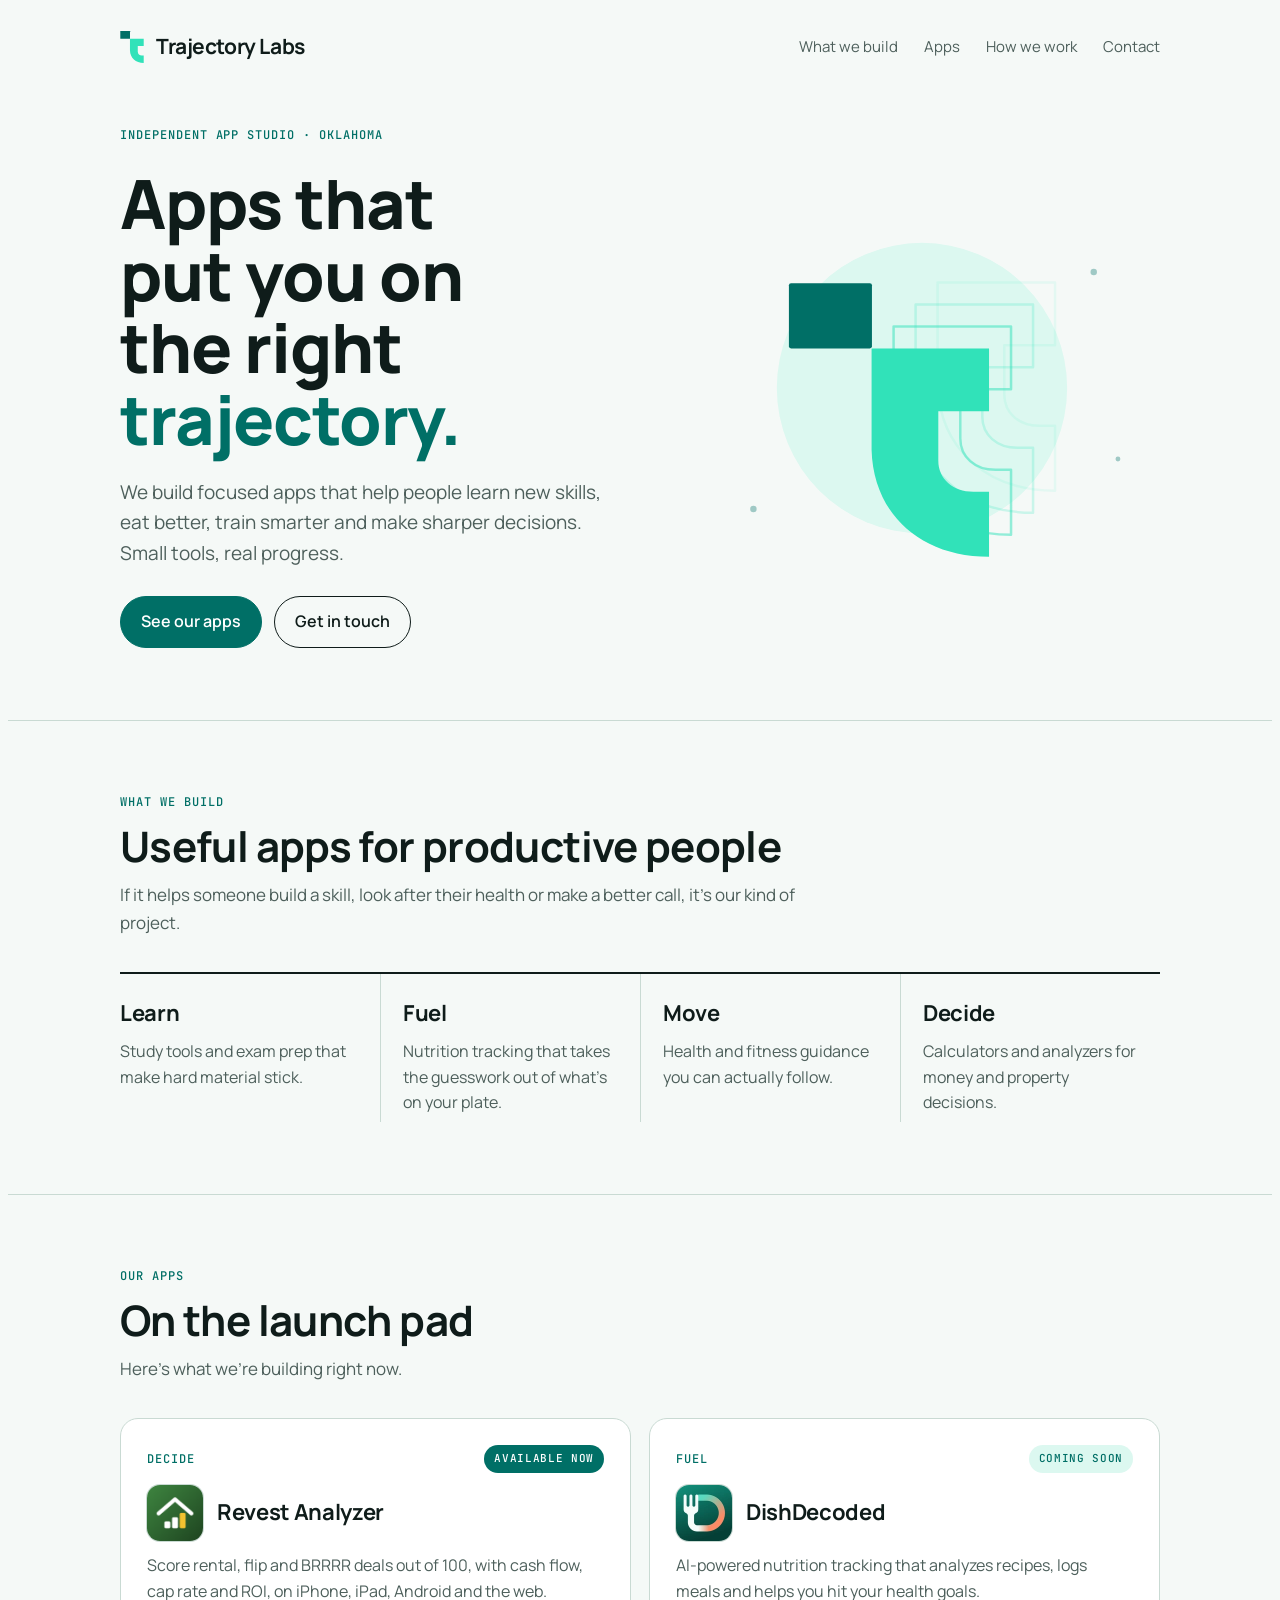
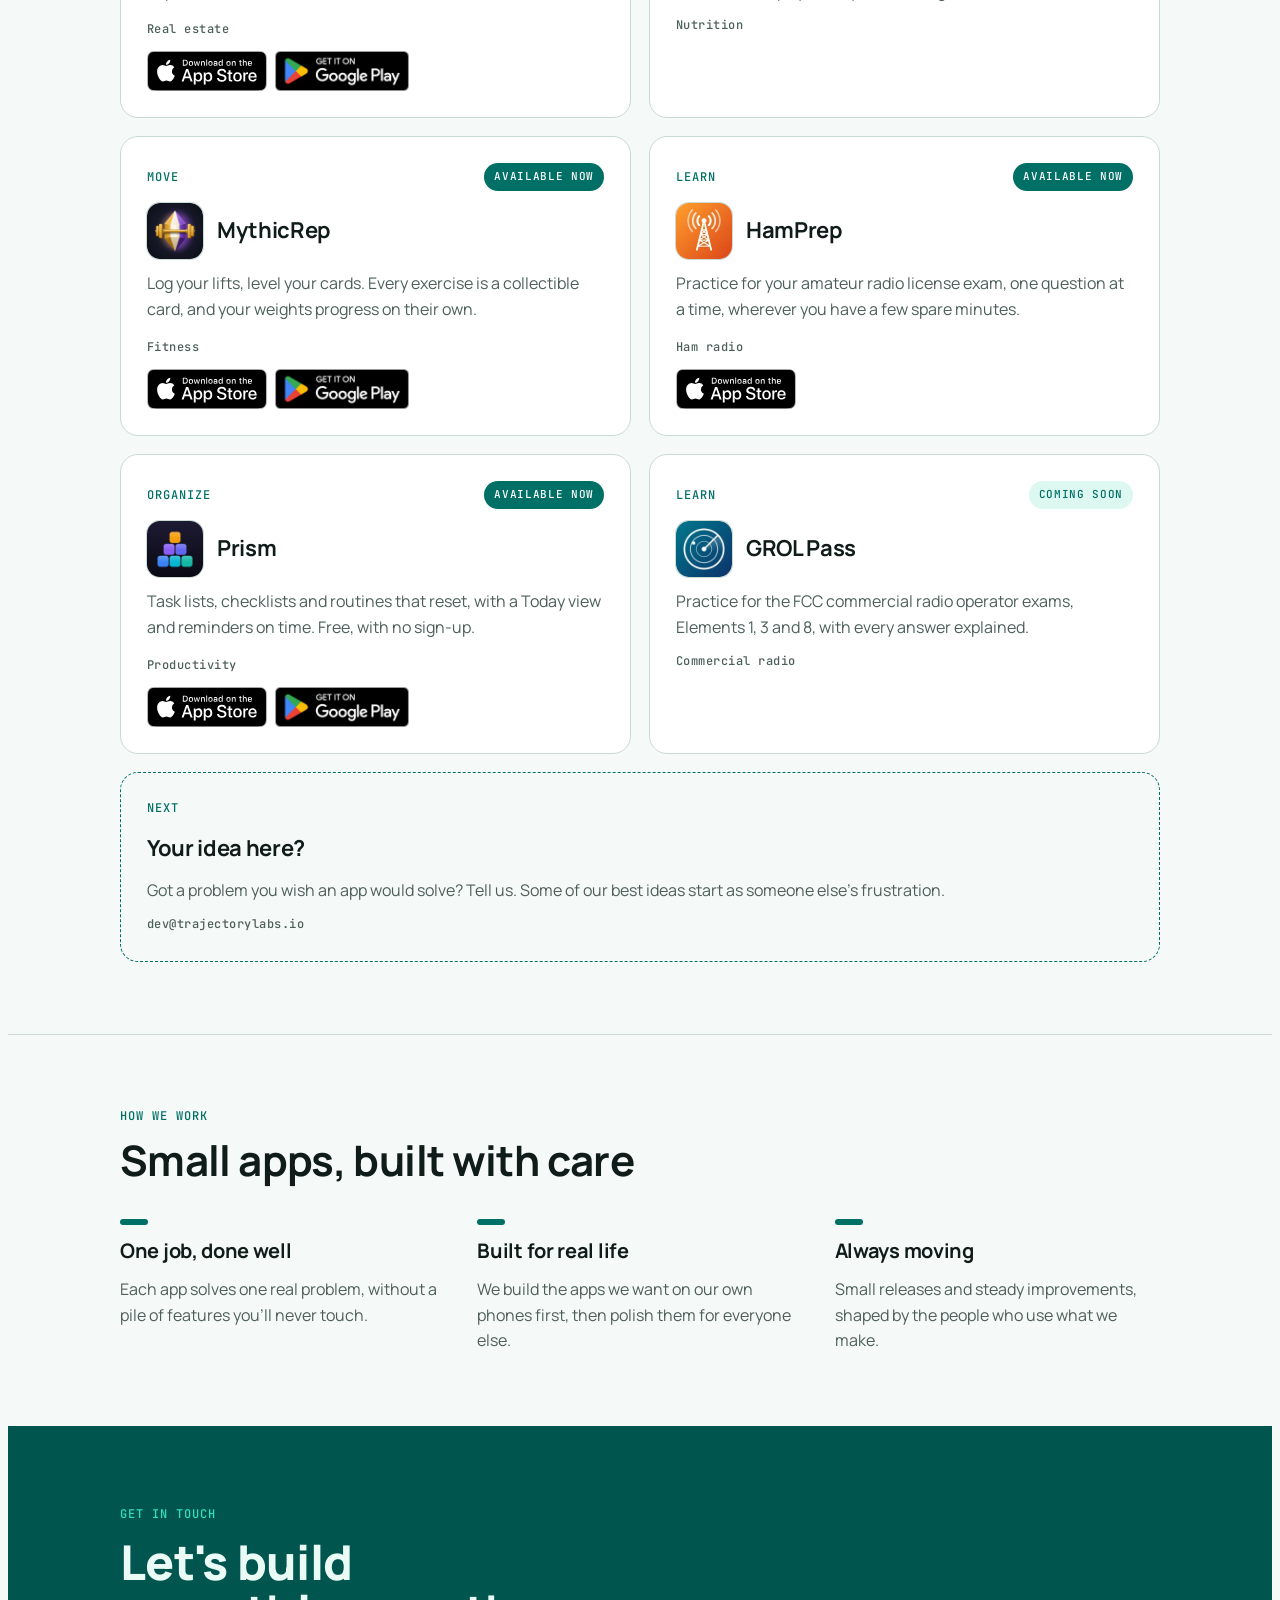
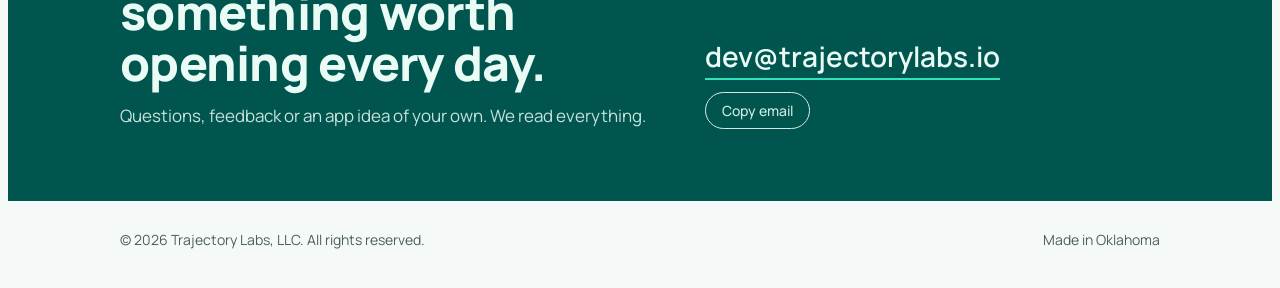
==== commit 4e6b5898: "feat(prism): App Store badge now that Prism is live on iPhone and iPad Co-Authored-By: Claude Opus 5" ====
--- a/index.html
+++ b/index.html
@@ -160,7 +160,6 @@
 .stores { position: relative; z-index: 2; display: inline-flex; align-items: center; gap: 8px; flex-wrap: wrap; }
 .store-play img { height: 40px; width: auto; display: block; }
 .app.next { background: transparent; border: 1.5px dashed var(--teal); }
-.store-soon { display: inline-flex; align-items: center; height: 40px; padding: 0 14px; border-radius: 8px; border: 1.5px dashed var(--muted); font-family: var(--font-mono); font-size: 11px; font-weight: 500; letter-spacing: 0.06em; text-transform: uppercase; color: var(--muted); }
 /* "Your idea here?" spans the row when it would sit alone in the last row of two */
 @media (min-width: 721px) { .app.next:nth-child(odd) { grid-column: 1 / -1; } }
 @media (max-width: 720px) { .apps { grid-template-columns: 1fr; } }
@@ -318,7 +317,7 @@
           <div class="app-top"><span class="label">Organize</span><span class="chip live">Available now</span></div>
           <div class="app-head"><div class="app-icon"><img src="prism/assets/app-icon.webp" alt="" width="56" height="56" loading="lazy"></div><h3><a class="app-link" href="prism/">Prism</a></h3></div>
           <p>Task lists, checklists and routines that reset, with a Today view and reminders on time. Free, with no sign-up.</p>
-          <div class="app-foot"><span class="meta">Productivity</span><span class="stores"><span class="store-soon">App Store coming soon</span><a class="store store-play" href="https://play.google.com/store/apps/details?id=com.trajectorylabs.prism" target="_blank" rel="noopener" aria-label="Prism on Google Play"><img src="shared/google-play-badge.png" alt="" width="134" height="40" loading="lazy"></a></span></div>
+          <div class="app-foot"><span class="meta">Productivity</span><span class="stores"><a class="store" href="https://apps.apple.com/us/app/prism-focus-task-manager/id6761664849" target="_blank" rel="noopener" aria-label="Prism on the App Store"><svg class="badge" xmlns="http://www.w3.org/2000/svg" width="120" height="40" aria-hidden="true" focusable="false" viewBox="0 0 119.66407 40"><g><g><g><path d="M110.13477,0H9.53468c-.3667,0-.729,0-1.09473.002-.30615.002-.60986.00781-.91895.0127A13.21476,13.21476,0,0,0,5.5171.19141a6.66509,6.66509,0,0,0-1.90088.627A6.43779,6.43779,0,0,0,1.99757,1.99707,6.25844,6.25844,0,0,0,.81935,3.61816a6.60119,6.60119,0,0,0-.625,1.90332,12.993,12.993,0,0,0-.1792,2.002C.00587,7.83008.00489,8.1377,0,8.44434V31.5586c.00489.3105.00587.6113.01515.9219a12.99232,12.99232,0,0,0,.1792,2.0019,6.58756,6.58756,0,0,0,.625,1.9043A6.20778,6.20778,0,0,0,1.99757,38.001a6.27445,6.27445,0,0,0,1.61865,1.1787,6.70082,6.70082,0,0,0,1.90088.6308,13.45514,13.45514,0,0,0,2.0039.1768c.30909.0068.6128.0107.91895.0107C8.80567,40,9.168,40,9.53468,40H110.13477c.3594,0,.7246,0,1.084-.002.3047,0,.6172-.0039.9219-.0107a13.279,13.279,0,0,0,2-.1768,6.80432,6.80432,0,0,0,1.9082-.6308,6.27742,6.27742,0,0,0,1.6172-1.1787,6.39482,6.39482,0,0,0,1.1816-1.6143,6.60413,6.60413,0,0,0,.6191-1.9043,13.50643,13.50643,0,0,0,.1856-2.0019c.0039-.3106.0039-.6114.0039-.9219.0078-.3633.0078-.7246.0078-1.0938V9.53613c0-.36621,0-.72949-.0078-1.09179,0-.30664,0-.61426-.0039-.9209a13.5071,13.5071,0,0,0-.1856-2.002,6.6177,6.6177,0,0,0-.6191-1.90332,6.46619,6.46619,0,0,0-2.7988-2.7998,6.76754,6.76754,0,0,0-1.9082-.627,13.04394,13.04394,0,0,0-2-.17676c-.3047-.00488-.6172-.01074-.9219-.01269-.3594-.002-.7246-.002-1.084-.002Z" style="fill: #a6a6a6"/><path d="M8.44483,39.125c-.30468,0-.602-.0039-.90429-.0107a12.68714,12.68714,0,0,1-1.86914-.1631,5.88381,5.88381,0,0,1-1.65674-.5479,5.40573,5.40573,0,0,1-1.397-1.0166,5.32082,5.32082,0,0,1-1.02051-1.3965,5.72186,5.72186,0,0,1-.543-1.6572,12.41351,12.41351,0,0,1-.1665-1.875c-.00634-.2109-.01464-.9131-.01464-.9131V8.44434S.88185,7.75293.8877,7.5498a12.37039,12.37039,0,0,1,.16553-1.87207,5.7555,5.7555,0,0,1,.54346-1.6621A5.37349,5.37349,0,0,1,2.61183,2.61768,5.56543,5.56543,0,0,1,4.01417,1.59521a5.82309,5.82309,0,0,1,1.65332-.54394A12.58589,12.58589,0,0,1,7.543.88721L8.44532.875H111.21387l.9131.0127a12.38493,12.38493,0,0,1,1.8584.16259,5.93833,5.93833,0,0,1,1.6709.54785,5.59374,5.59374,0,0,1,2.415,2.41993,5.76267,5.76267,0,0,1,.5352,1.64892,12.995,12.995,0,0,1,.1738,1.88721c.0029.2832.0029.5874.0029.89014.0079.375.0079.73193.0079,1.09179V30.4648c0,.3633,0,.7178-.0079,1.0752,0,.3252,0,.6231-.0039.9297a12.73126,12.73126,0,0,1-.1709,1.8535,5.739,5.739,0,0,1-.54,1.67,5.48029,5.48029,0,0,1-1.0156,1.3857,5.4129,5.4129,0,0,1-1.3994,1.0225,5.86168,5.86168,0,0,1-1.668.5498,12.54218,12.54218,0,0,1-1.8692.1631c-.2929.0068-.5996.0107-.8974.0107l-1.084.002Z"/></g><g id="_Group_" data-name="&lt;Group&gt;"><g id="_Group_2" data-name="&lt;Group&gt;"><g id="_Group_3" data-name="&lt;Group&gt;"><path id="_Path_" data-name="&lt;Path&gt;" d="M24.76888,20.30068a4.94881,4.94881,0,0,1,2.35656-4.15206,5.06566,5.06566,0,0,0-3.99116-2.15768c-1.67924-.17626-3.30719,1.00483-4.1629,1.00483-.87227,0-2.18977-.98733-3.6085-.95814a5.31529,5.31529,0,0,0-4.47292,2.72787c-1.934,3.34842-.49141,8.26947,1.3612,10.97608.9269,1.32535,2.01018,2.8058,3.42763,2.7533,1.38706-.05753,1.9051-.88448,3.5794-.88448,1.65876,0,2.14479.88448,3.591.8511,1.48838-.02416,2.42613-1.33124,3.32051-2.66914a10.962,10.962,0,0,0,1.51842-3.09251A4.78205,4.78205,0,0,1,24.76888,20.30068Z" style="fill: #fff"/><path id="_Path_2" data-name="&lt;Path&gt;" d="M22.03725,12.21089a4.87248,4.87248,0,0,0,1.11452-3.49062,4.95746,4.95746,0,0,0-3.20758,1.65961,4.63634,4.63634,0,0,0-1.14371,3.36139A4.09905,4.09905,0,0,0,22.03725,12.21089Z" style="fill: #fff"/></g></g><g><path d="M42.30227,27.13965h-4.7334l-1.13672,3.35645H34.42727l4.4834-12.418h2.083l4.4834,12.418H43.438ZM38.0591,25.59082h3.752l-1.84961-5.44727h-.05176Z" style="fill: #fff"/><path d="M55.15969,25.96973c0,2.81348-1.50586,4.62109-3.77832,4.62109a3.0693,3.0693,0,0,1-2.84863-1.584h-.043v4.48438h-1.8584V21.44238H48.4302v1.50586h.03418a3.21162,3.21162,0,0,1,2.88281-1.60059C53.645,21.34766,55.15969,23.16406,55.15969,25.96973Zm-1.91016,0c0-1.833-.94727-3.03809-2.39258-3.03809-1.41992,0-2.375,1.23047-2.375,3.03809,0,1.82422.95508,3.0459,2.375,3.0459C52.30227,29.01563,53.24953,27.81934,53.24953,25.96973Z" style="fill: #fff"/><path d="M65.12453,25.96973c0,2.81348-1.50586,4.62109-3.77832,4.62109a3.0693,3.0693,0,0,1-2.84863-1.584h-.043v4.48438h-1.8584V21.44238H58.395v1.50586h.03418A3.21162,3.21162,0,0,1,61.312,21.34766C63.60988,21.34766,65.12453,23.16406,65.12453,25.96973Zm-1.91016,0c0-1.833-.94727-3.03809-2.39258-3.03809-1.41992,0-2.375,1.23047-2.375,3.03809,0,1.82422.95508,3.0459,2.375,3.0459C62.26711,29.01563,63.21438,27.81934,63.21438,25.96973Z" style="fill: #fff"/><path d="M71.71047,27.03613c.1377,1.23145,1.334,2.04,2.96875,2.04,1.56641,0,2.69336-.80859,2.69336-1.91895,0-.96387-.67969-1.541-2.28906-1.93652l-1.60937-.3877c-2.28027-.55078-3.33887-1.61719-3.33887-3.34766,0-2.14258,1.86719-3.61426,4.51855-3.61426,2.624,0,4.42285,1.47168,4.4834,3.61426h-1.876c-.1123-1.23926-1.13672-1.9873-2.63379-1.9873s-2.52148.75684-2.52148,1.8584c0,.87793.6543,1.39453,2.25488,1.79l1.36816.33594c2.54785.60254,3.60645,1.626,3.60645,3.44238,0,2.32324-1.85059,3.77832-4.79395,3.77832-2.75391,0-4.61328-1.4209-4.7334-3.667Z" style="fill: #fff"/><path d="M83.34621,19.2998v2.14258h1.72168v1.47168H83.34621v4.99121c0,.77539.34473,1.13672,1.10156,1.13672a5.80752,5.80752,0,0,0,.61133-.043v1.46289a5.10351,5.10351,0,0,1-1.03223.08594c-1.833,0-2.54785-.68848-2.54785-2.44434V22.91406H80.16262V21.44238H81.479V19.2998Z" style="fill: #fff"/><path d="M86.065,25.96973c0-2.84863,1.67773-4.63867,4.29395-4.63867,2.625,0,4.29492,1.79,4.29492,4.63867,0,2.85645-1.66113,4.63867-4.29492,4.63867C87.72609,30.6084,86.065,28.82617,86.065,25.96973Zm6.69531,0c0-1.9541-.89551-3.10742-2.40137-3.10742s-2.40039,1.16211-2.40039,3.10742c0,1.96191.89453,3.10645,2.40039,3.10645S92.76027,27.93164,92.76027,25.96973Z" style="fill: #fff"/><path d="M96.18606,21.44238h1.77246v1.541h.043a2.1594,2.1594,0,0,1,2.17773-1.63574,2.86616,2.86616,0,0,1,.63672.06934v1.73828a2.59794,2.59794,0,0,0-.835-.1123,1.87264,1.87264,0,0,0-1.93652,2.083v5.37012h-1.8584Z" style="fill: #fff"/><path d="M109.3843,27.83691c-.25,1.64355-1.85059,2.77148-3.89844,2.77148-2.63379,0-4.26855-1.76465-4.26855-4.5957,0-2.83984,1.64355-4.68164,4.19043-4.68164,2.50488,0,4.08008,1.7207,4.08008,4.46582v.63672h-6.39453v.1123a2.358,2.358,0,0,0,2.43555,2.56445,2.04834,2.04834,0,0,0,2.09082-1.27344Zm-6.28223-2.70215h4.52637a2.1773,2.1773,0,0,0-2.2207-2.29785A2.292,2.292,0,0,0,103.10207,25.13477Z" style="fill: #fff"/></g></g></g><g id="_Group_4" data-name="&lt;Group&gt;"><g><path d="M37.82619,8.731a2.63964,2.63964,0,0,1,2.80762,2.96484c0,1.90625-1.03027,3.002-2.80762,3.002H35.67092V8.731Zm-1.22852,5.123h1.125a1.87588,1.87588,0,0,0,1.96777-2.146,1.881,1.881,0,0,0-1.96777-2.13379h-1.125Z" style="fill: #fff"/><path d="M41.68068,12.44434a2.13323,2.13323,0,1,1,4.24707,0,2.13358,2.13358,0,1,1-4.24707,0Zm3.333,0c0-.97607-.43848-1.54687-1.208-1.54687-.77246,0-1.207.5708-1.207,1.54688,0,.98389.43457,1.55029,1.207,1.55029C44.57522,13.99463,45.01369,13.42432,45.01369,12.44434Z" style="fill: #fff"/><path d="M51.57326,14.69775h-.92187l-.93066-3.31641h-.07031l-.92676,3.31641h-.91309l-1.24121-4.50293h.90137l.80664,3.436h.06641l.92578-3.436h.85254l.92578,3.436h.07031l.80273-3.436h.88867Z" style="fill: #fff"/><path d="M53.85354,10.19482H54.709v.71533h.06641a1.348,1.348,0,0,1,1.34375-.80225,1.46456,1.46456,0,0,1,1.55859,1.6748v2.915h-.88867V12.00586c0-.72363-.31445-1.0835-.97168-1.0835a1.03294,1.03294,0,0,0-1.0752,1.14111v2.63428h-.88867Z" style="fill: #fff"/><path d="M59.09377,8.437h.88867v6.26074h-.88867Z" style="fill: #fff"/><path d="M61.21779,12.44434a2.13346,2.13346,0,1,1,4.24756,0,2.1338,2.1338,0,1,1-4.24756,0Zm3.333,0c0-.97607-.43848-1.54687-1.208-1.54687-.77246,0-1.207.5708-1.207,1.54688,0,.98389.43457,1.55029,1.207,1.55029C64.11232,13.99463,64.5508,13.42432,64.5508,12.44434Z" style="fill: #fff"/><path d="M66.4009,13.42432c0-.81055.60352-1.27783,1.6748-1.34424l1.21973-.07031v-.38867c0-.47559-.31445-.74414-.92187-.74414-.49609,0-.83984.18213-.93848.50049h-.86035c.09082-.77344.81836-1.26953,1.83984-1.26953,1.12891,0,1.76563.562,1.76563,1.51318v3.07666h-.85547v-.63281h-.07031a1.515,1.515,0,0,1-1.35254.707A1.36026,1.36026,0,0,1,66.4009,13.42432Zm2.89453-.38477v-.37646l-1.09961.07031c-.62012.0415-.90137.25244-.90137.64941,0,.40527.35156.64111.835.64111A1.0615,1.0615,0,0,0,69.29543,13.03955Z" style="fill: #fff"/><path d="M71.34816,12.44434c0-1.42285.73145-2.32422,1.86914-2.32422a1.484,1.484,0,0,1,1.38086.79h.06641V8.437h.88867v6.26074h-.85156v-.71143h-.07031a1.56284,1.56284,0,0,1-1.41406.78564C72.0718,14.772,71.34816,13.87061,71.34816,12.44434Zm.918,0c0,.95508.4502,1.52979,1.20313,1.52979.749,0,1.21191-.583,1.21191-1.52588,0-.93848-.46777-1.52979-1.21191-1.52979C72.72121,10.91846,72.26613,11.49707,72.26613,12.44434Z" style="fill: #fff"/><path d="M79.23,12.44434a2.13323,2.13323,0,1,1,4.24707,0,2.13358,2.13358,0,1,1-4.24707,0Zm3.333,0c0-.97607-.43848-1.54687-1.208-1.54687-.77246,0-1.207.5708-1.207,1.54688,0,.98389.43457,1.55029,1.207,1.55029C82.12453,13.99463,82.563,13.42432,82.563,12.44434Z" style="fill: #fff"/><path d="M84.66945,10.19482h.85547v.71533h.06641a1.348,1.348,0,0,1,1.34375-.80225,1.46456,1.46456,0,0,1,1.55859,1.6748v2.915H87.605V12.00586c0-.72363-.31445-1.0835-.97168-1.0835a1.03294,1.03294,0,0,0-1.0752,1.14111v2.63428h-.88867Z" style="fill: #fff"/><path d="M93.51516,9.07373v1.1416h.97559v.74854h-.97559V13.2793c0,.47168.19434.67822.63672.67822a2.96657,2.96657,0,0,0,.33887-.02051v.74023a2.9155,2.9155,0,0,1-.4834.04541c-.98828,0-1.38184-.34766-1.38184-1.21582v-2.543h-.71484v-.74854h.71484V9.07373Z" style="fill: #fff"/><path d="M95.70461,8.437h.88086v2.48145h.07031a1.3856,1.3856,0,0,1,1.373-.80664,1.48339,1.48339,0,0,1,1.55078,1.67871v2.90723H98.69v-2.688c0-.71924-.335-1.0835-.96289-1.0835a1.05194,1.05194,0,0,0-1.13379,1.1416v2.62988h-.88867Z" style="fill: #fff"/><path d="M104.76125,13.48193a1.828,1.828,0,0,1-1.95117,1.30273A2.04531,2.04531,0,0,1,100.73,12.46045a2.07685,2.07685,0,0,1,2.07617-2.35254c1.25293,0,2.00879.856,2.00879,2.27V12.688h-3.17969v.0498a1.1902,1.1902,0,0,0,1.19922,1.29,1.07934,1.07934,0,0,0,1.07129-.5459Zm-3.126-1.45117h2.27441a1.08647,1.08647,0,0,0-1.1084-1.1665A1.15162,1.15162,0,0,0,101.63527,12.03076Z" style="fill: #fff"/></g></g></g></svg></a><a class="store store-play" href="https://play.google.com/store/apps/details?id=com.trajectorylabs.prism" target="_blank" rel="noopener" aria-label="Prism on Google Play"><img src="shared/google-play-badge.png" alt="" width="134" height="40" loading="lazy"></a></span></div>
         </article>
         <article class="app linked">
           <div class="app-top"><span class="label">Learn</span><span class="chip">Coming soon</span></div>
